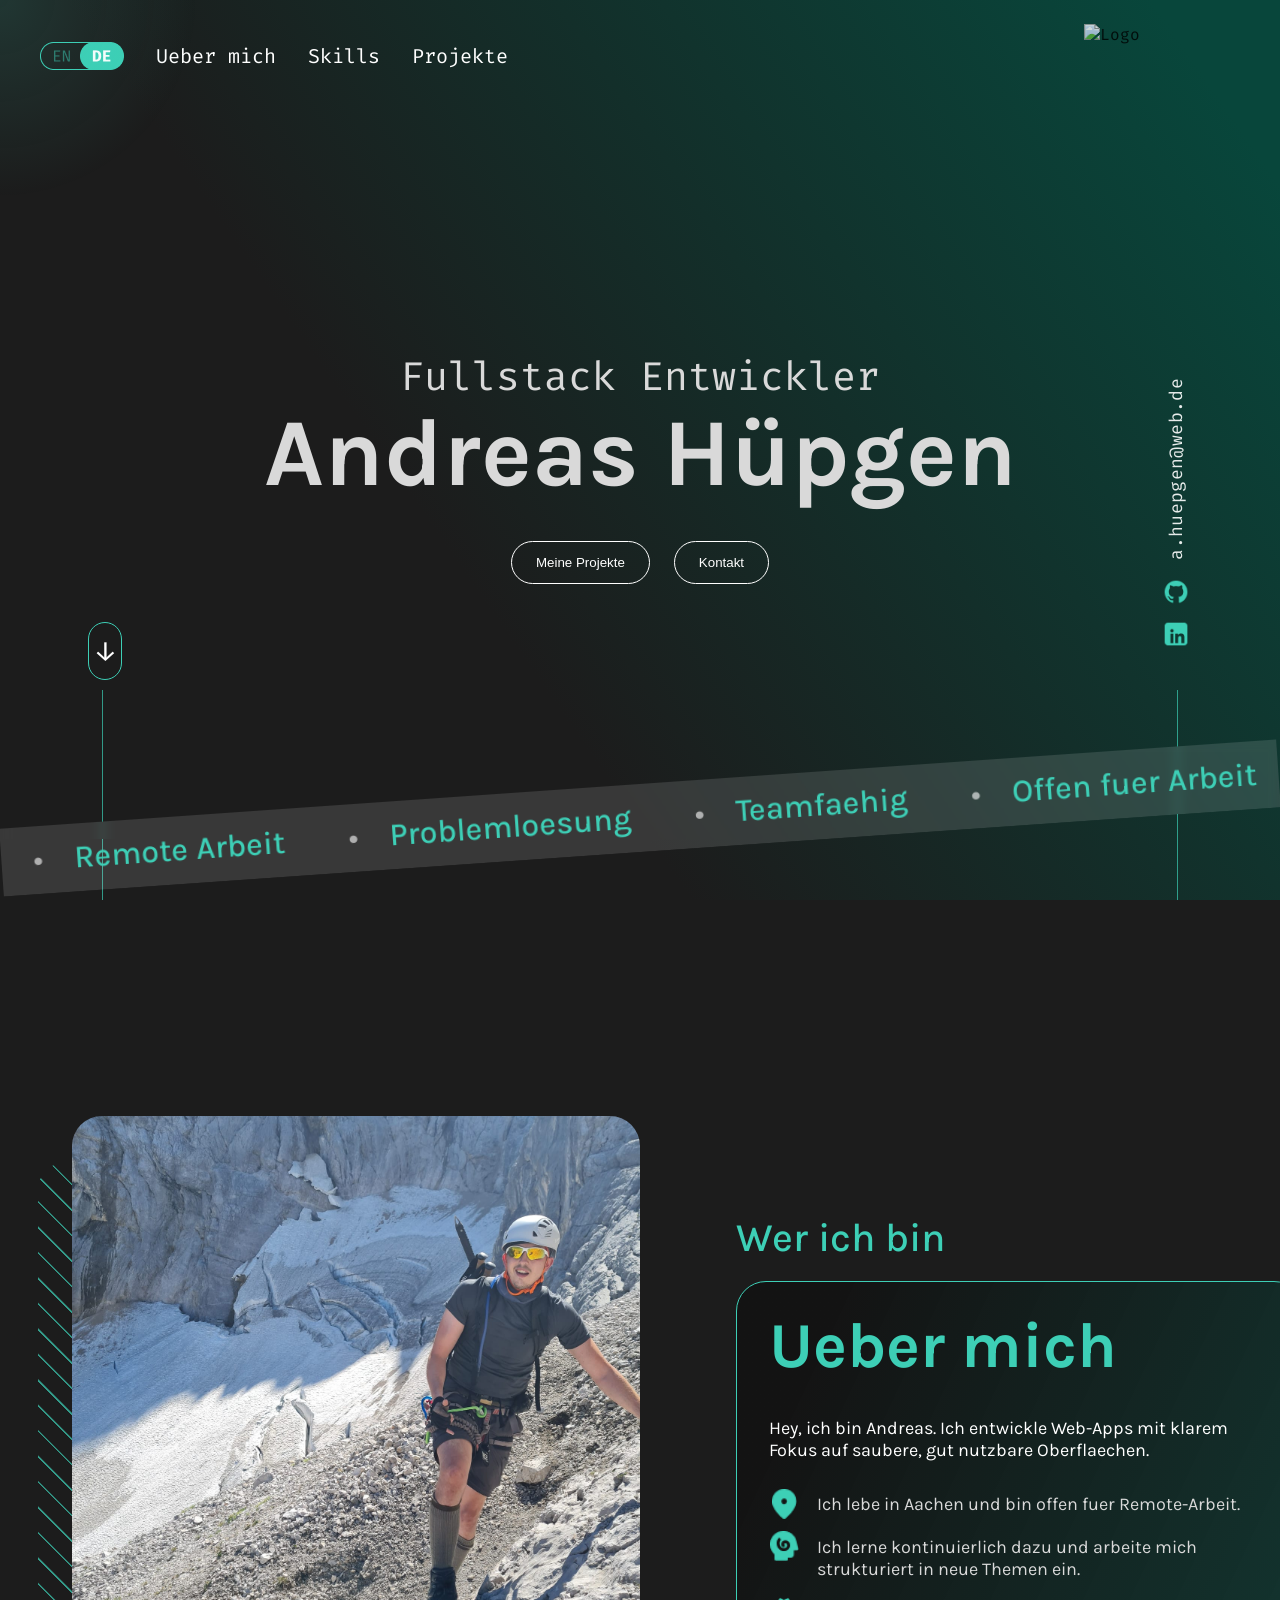
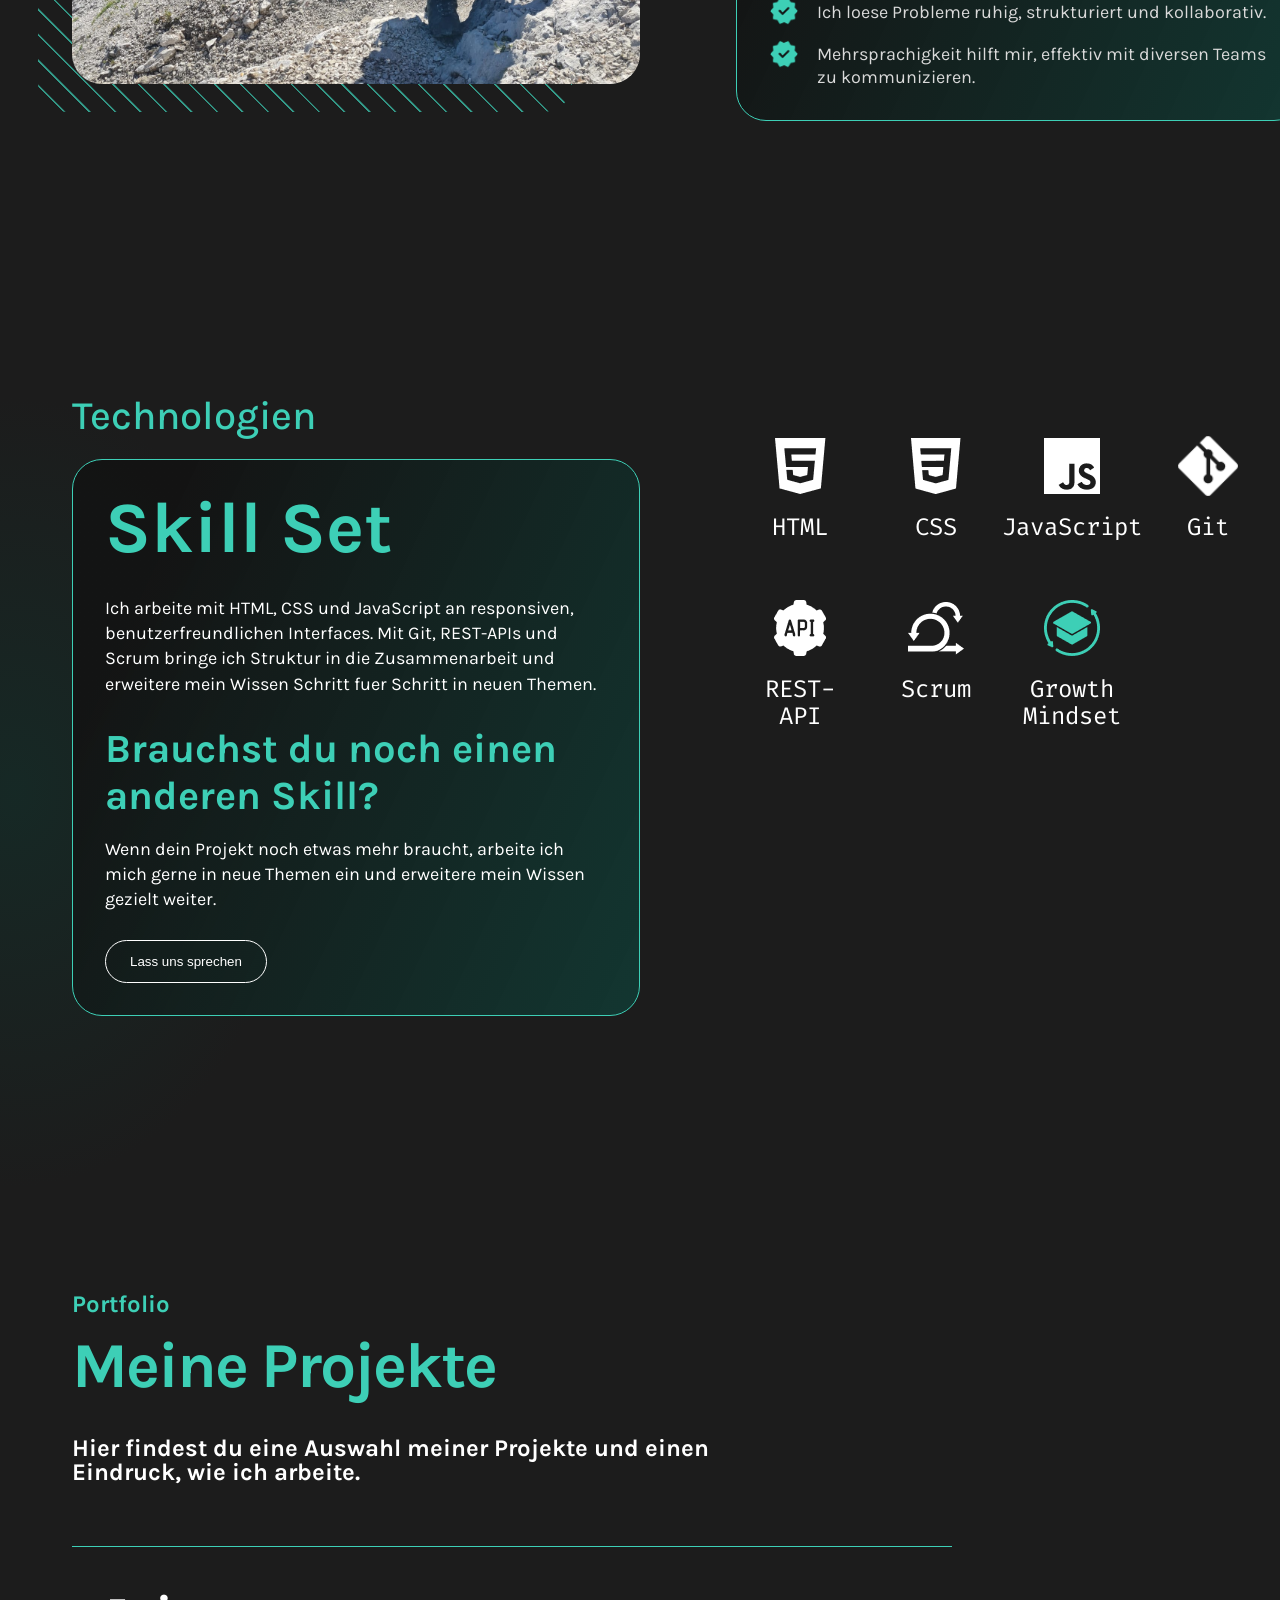
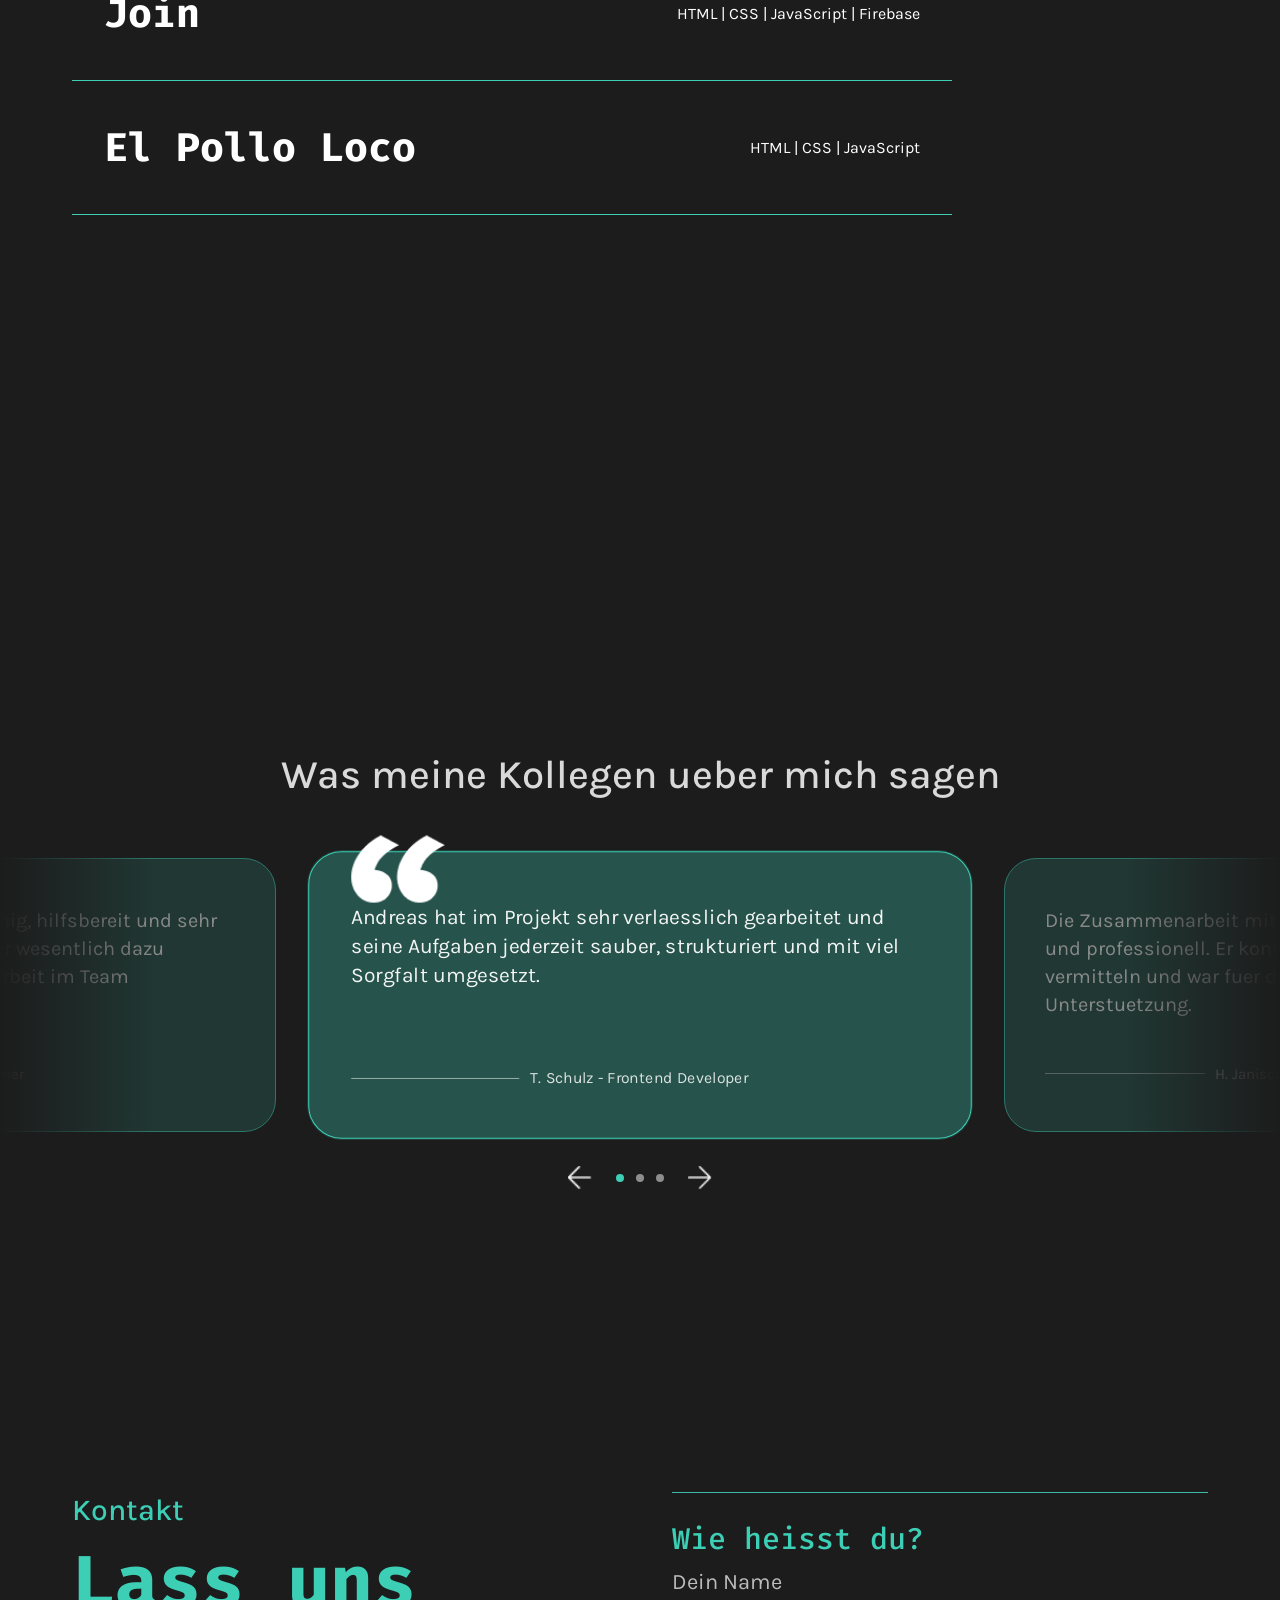
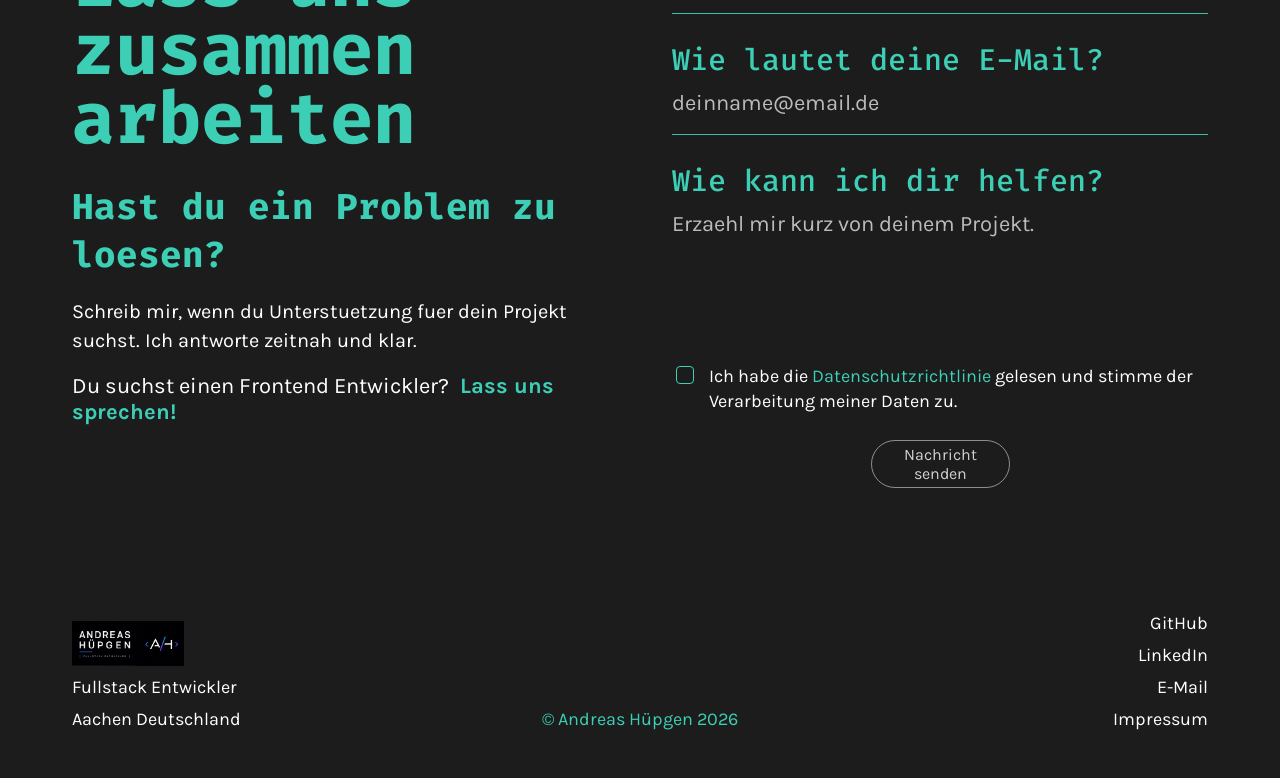
==== index.html @ 891e7f41 "fiexed some minor bugs" ====
<!DOCTYPE html>
<html lang="en">
<head>
    <meta charset="UTF-8">
    <meta name="viewport" content="width=device-width, initial-scale=1.0">
    <title>Andreas Hüpgen</title>
    <link rel="preconnect" href="https://fonts.googleapis.com">
    <link rel="preconnect" href="https://fonts.gstatic.com" crossorigin>
    <link href="https://fonts.googleapis.com/css2?family=Fira+Code:wght@400;500;600;700&family=Karla:wght@400;500;700&display=swap" rel="stylesheet">
    <link rel="stylesheet" href="./styles/base.css">
    <link rel="stylesheet" href="./styles/hero.css">
    <link rel="stylesheet" href="./styles/about.css">
    <link rel="stylesheet" href="./styles/skills.css">
    <link rel="stylesheet" href="./styles/projects.css">
    <link rel="stylesheet" href="./styles/references.css">
    <link rel="stylesheet" href="./styles/contact.css">
    <link rel="stylesheet" href="./styles/footer.css">
    <link rel="stylesheet" href="./styles/responsive.css">
</head>
<body>
    <div class="cursor-glow" id="cursor-glow" aria-hidden="true"></div>
    <div class="hero-section content">
        <div class="nav-bar">
             <div class="lang-switch">
                    <input type="checkbox" id="language-toggle" aria-label="Toggle language between English and German">
                    <label for="language-toggle"></label>
                </div>
            <div class="nav-links" id="nav-links">
                <a id="nav-about" href="#about">Ueber mich</a>
                <a id="nav-skills" href="#skills">Skills</a>
                <a id="nav-projects" href="#projects">Projekte</a>
               
            </div>
            <img src="./assets/logo/logo.png" alt="Logo" class="logo">
            <button class="burger-button" id="burger-button" type="button" aria-label="Open menu" aria-controls="nav-links" aria-expanded="false">
                <span></span>
                <span></span>
                <span></span>
            </button>
             </div>
             <div class="hero-content">
        <p id="hero-role">Fullstack Entwickler</p>
       <h1>Andreas Hüpgen</h1>
       <div class="button-div">
    <button id="hero-btn-work" onclick="location.href='#projects-kicker'">Meine Projekte</button>
    <button id="hero-btn-contact" onclick="location.href='#contact'">Kontakt</button>
       </div>
</div>
    <a class="scroll-indicator" href="#about" aria-label="Scroll down">
        <span aria-hidden="true">↓</span>
    </a>
    <hr class="divider-left">
    <div class="carousel content">
        <div class="group">
            <div class="card" id="carousel-remote-1">Remote Arbeit</div>
            <div class="card" id="carousel-problem-1">Problemloesung</div>
            <div class="card" id="carousel-team-1">Teamfaehig</div>
            <div class="card" id="carousel-open-1">Offen fuer Arbeit</div>
            <div class="card" id="carousel-fullstack-1">Fullstack Entwicklung</div>
            <div class="card" id="carousel-location-1">Standort Aachen</div>    
         </div>
        <div aria-hidden class="group">
            <div class="card" id="carousel-remote-2">Remote Arbeit</div>
            <div class="card" id="carousel-problem-2">Problemloesung</div>
            <div class="card" id="carousel-team-2">Teamfaehig</div>
            <div class="card" id="carousel-open-2">Offen fuer Arbeit</div>
            <div class="card" id="carousel-fullstack-2">Fullstack Entwicklung</div>
            <div class="card" id="carousel-location-2">Standort Aachen</div>    
         </div>
        
    </div>
    <div class="side-contact">
        <a class="side-email" href="mailto:a.huepgen@web.de">a.huepgen@web.de</a>
        <div class="side-social">
            <a class="social-link github" href="https://github.com/Hueppi92" target="_blank" rel="noopener noreferrer" aria-label="GitHub profile">
                <img src="./assets/icon/github.png" alt="GitHub">
            </a>
            <a class="social-link linkedin" href="https://www.linkedin.com/in/andreas-h%C3%BCpgen-b54b42249/" target="_blank" rel="noopener noreferrer" aria-label="LinkedIn profile">
                <img src="./assets/icon/linkedin.png" alt="LinkedIn">
            </a>
        </div>
    </div>
    <hr class="divider-right">
</div>
    <section class="about content" id="about">
        <div class="about-wrapper">
            <div class="about-image-frame">
                <div class="about-image-stripes" aria-hidden="true"></div>
                <div class="about-image">
                   
                </div>
            </div>
            <div class="about-text">
                <p class="about-kicker" id="about-kicker">Wer ich bin</p>
                <div class="about-card">
                    <h2 id="about-title">Ueber mich</h2>
                    <p id="about-text">Hey, ich bin Andreas. Ich entwickle praktische Web-Apps und setze saubere UI-Designs in responsive Frontend-Erlebnisse um.</p>
                    <ul class="about-list">
                        <li id="about-li-1">Ich lebe in Aachen und bin offen fuer Remote-Arbeit.</li>
                        <li id="about-li-2">Ich lerne gerne neue Technologien und verbessere mich kontinuierlich.</li>
                        <li id="about-li-3">Ich loese Probleme ruhig, strukturiert und kollaborativ.</li>
                        <li id="about-li-4">Mehrsprachigkeit hilft mir, effektiv mit diversen Teams zu kommunizieren.</li>
                    </ul>
                </div>
            </div>
        </div>
    </section>
    <section class="skills content" id="skills">
        <div class="skills-wrapper">
            <div class="skills-text">
                <p class="skills-kicker" id="skills-kicker">Technologien</p>
                <div class="skills-card">
                    <h2 id="skills-title">Skill Set</h2>
                    <p id="skills-text">Ich habe ein solides Fundament in der Frontend-Entwicklung und arbeite sicher mit HTML, CSS und JavaScript, um responsive und benutzerfreundliche Interfaces umzusetzen. Mit Git, REST-APIs und Scrum bringe ich ausserdem Struktur in die Zusammenarbeit und bleibe durch mein Growth Mindset offen fuer neue Technologien und kontinuierliches Lernen.</p>
                    <h3>
                        <span id="skills-need-prefix">Brauchst du noch einen</span>
                        <strong id="skills-need-strong"> anderen Skill?</strong>
                    </h3>
                    <p class="skills-note" id="skills-note">Wenn dein Projekt noch etwas mehr braucht, arbeite ich mich gerne in neue Themen ein und erweitere mein Wissen gezielt weiter.</p>
                    <button id="skills-btn">Lass uns sprechen</button>
                </div>
            </div>
            <div class="skills-grid">
                <div class="skill-item">
                    <img src="./assets/icon/HTML.png" alt="HTML">
                    <span>HTML</span>
                </div>
                <div class="skill-item">
                    <img src="./assets/icon/CSS.png" alt="CSS">
                    <span>CSS</span>
                </div>
                <div class="skill-item">
                    <img src="./assets/icon/JavaScript.png" alt="JavaScript">
                    <span>JavaScript</span>
                </div>
                <div class="skill-item skill-item-git">
                    <img src="./assets/icon/git.png" alt="Git">
                    <span>Git</span>
                </div>
                <div class="skill-item">
                    <img src="./assets/icon/Rest-Api.png" alt="REST-API">
                    <span>REST-API</span>
                </div>
                <div class="skill-item">
                    <img src="./assets/icon/scrum.png" alt="Scrum">
                    <span>Scrum</span>
                </div>
                <div class="skill-item">
                    <img src="./assets/icon/growth.png" alt="Growth mindset">
                    <span id="skills-growth">Growth Mindset</span>
                </div>
            </div>
        </div>
    </section>
    <div class="project-section content" id="projects">
        <div class="project-header">
            <p id="projects-kicker">Portfolio</p>
            <h2 id="projects-title">Meine Projekte</h2>
            <p class="projects-description" id="projects-text">Erkunde eine Auswahl meiner Arbeiten - interagiere mit Projekten, um meine Faehigkeiten in Aktion zu sehen.</p>
        </div>
        <div class="project-list" id="project-list"></div>
    </div>
    <div class="project-modal" id="project-modal" aria-hidden="true">
        <div class="project-modal-backdrop" id="project-modal-backdrop"></div>
        <section class="project-modal-panel content" id="project-modal-panel" aria-modal="true" role="dialog" aria-labelledby="project-modal-name">
            <button class="project-modal-close" id="project-modal-close" type="button" aria-label="Close project details">×</button>
            <div class="project-modal-content" id="project-modal-content"></div>
        </section>
    </div>
    <section class="references" id="references">
        <div class="references-wrapper">
            <h2 class="references-title" id="references-title">Referenzen</h2>


            <div class="references-stage">
                <article class="reference-card is-side" id="reference-prev-slot"></article>
                <article class="reference-card is-active" id="reference-active-slot"></article>
                <article class="reference-card is-side" id="reference-next-slot"></article>
            </div>

            <div class="references-controls-bottom">
                <button class="reference-arrow" id="reference-prev" type="button" aria-label="Previous reference">←</button>
                <div class="reference-dots" id="reference-dots"></div>
                <button class="reference-arrow" id="reference-next" type="button" aria-label="Next reference">→</button>
            </div>
        </div>
    </section>
    <section class="contact content" id="contact">
        <div class="contact-wrapper">
            <div class="contact-copy">
                <p class="contact-kicker" id="contact-kicker">Kontakt</p>
                <h2 class="contact-title" id="contact-title">Lass uns zusammen arbeiten</h2>
                <h3 class="contact-subtitle" id="contact-subtitle">Hast du ein Problem zu loesen?</h3>
                <p class="contact-description" id="contact-description">Schreib mir, wenn du Unterstuetzung fuer dein Projekt suchst. Ich antworte zeitnah und klar.</p>
                <p class="contact-note">
                    <span id="contact-note-prefix">Du suchst einen Frontend Entwickler?</span>
                    <a href="mailto:a.huepgen@web.de" id="contact-note-link">Lass uns sprechen!</a>
                </p>
            </div>
            <form class="contact-form" action="mailto:a.huepgen@web.de" method="post" enctype="text/plain" novalidate>
                <div class="contact-field">
                    <label for="contact-name" id="contact-name-label">Wie heisst du?</label>
                    <input type="text" id="contact-name" name="name" placeholder="Dein Name" autocomplete="name" required>
                   
                </div>

                <div class="contact-field">
                    <label for="contact-email" id="contact-email-label">Wie lautet deine E-Mail?</label>
                    <input type="email" id="contact-email" name="email" placeholder="deinname@email.de" autocomplete="email" required>
                    <p class="contact-error" id="contact-email-format-error">Bitte gib eine gueltige E-Mail-Adresse ein.</p>
                  
                </div>

                <div class="contact-field">
                    <label for="contact-message" id="contact-message-label">Wie kann ich dir helfen?</label>
                    <textarea id="contact-message" name="message" placeholder="Erzaehl mir kurz von deinem Projekt." rows="4" required></textarea>
                    
                </div>

                <label class="contact-check">
                    <input type="checkbox" id="contact-privacy" required>
                    <span>
                        <span id="contact-privacy-prefix">Ich habe die</span>
                        <a href="#" id="contact-privacy-link">Datenschutzrichtlinie</a>
                        <span id="contact-privacy-suffix">gelesen und stimme der Verarbeitung meiner Daten zu.</span>
                    </span>
                </label>
                <p class="contact-error" id="contact-privacy-error">Bitte akzeptiere die Datenschutzrichtlinie.</p>

                <button type="submit" class="contact-submit" id="contact-submit">Nachricht senden</button>
            </form>
        </div>
    </section>
    <footer class="site-footer content">
        <div class="footer-wrapper">
            <div class="footer-brand">
                <img src="./assets/logo/logo.PNG" alt="Logo" class="footer-logo">
                <p class="footer-role" id="footer-role">Web Developer</p>
                <p class="footer-location" id="footer-location">Aachen Germany</p>
            </div>

            <p class="footer-copy" id="footer-copy">© Andreas Hüpgen 2026</p>

            <nav class="footer-nav" aria-label="Footer links">
                <a href="https://github.com/Hueppi92" target="_blank" rel="noopener noreferrer" id="footer-github">GitHub</a>
                <a href="https://www.linkedin.com/in/andreas-h%C3%BCpgen-b54b42249/" target="_blank" rel="noopener noreferrer" id="footer-linkedin">LinkedIn</a>
                <a href="mailto:a.huepgen@web.de" id="footer-email">Email</a>
                <a href="./legal-notice.html" id="footer-legal">Legal Notice</a>
            </nav>
        </div>
    </footer>
    <script src="./js/data/de.js"></script>
    <script src="./js/data/en.js"></script>
    <script src="./js/data/references.js"></script>
    <script src="./js/features/cursor.js"></script>
    <script src="./js/features/menu.js"></script>
    <script src="./js/features/language.js"></script>
    <script src="./js/features/contact.js"></script>
    <script src="./js/features/projects.js"></script>
    <script src="./js/features/references.js"></script>
    <script src="./js/main.js"></script>
</body>
</html>
---- styles/base.css ----
html {
  font-family: "Fira Code", monospace, "Karla", sans-serif;
  margin: 0;
  padding: 0;
}

body {
  margin: 0;
  background-color: #1c1c1c;
}

.content {
  max-width: 1440px;
  margin: 0 auto;
}

button {
  border-radius: 100px;
  border: 1px solid white;
  padding: 13px 24px;
  color: white;
  background: transparent;
  cursor: pointer;
}

.lang-switch {
  display: inline-flex;
  background: transparent;
  align-items: center;
}

.lang-switch input {
  position: absolute;
  opacity: 0;
  pointer-events: none;
}

.lang-switch label {
  cursor: pointer;
  width: 84px;
  height: 28px;
  background-size: contain;
  background-repeat: no-repeat;
  background-position: center;
  transition: background-image 0.2s ease;
  background-image: url("../assets/icon/EN.png");
}

#language-toggle:not(:checked) + label:hover {
  background-image: url("../assets/icon/EN_hover.png");
}

#language-toggle:checked + label {
  background-image: url("../assets/icon/DE.png");
}

#language-toggle:checked + label:hover {
  background-image: url("../assets/icon/DE_hover.png");
}

.cursor-glow {
  position: fixed;
  top: 0;
  left: 0;
  width: 400px;
  height: 400px;
  border-radius: 50%;
  background: radial-gradient(
    circle,
    rgba(61, 207, 182, 0.15) 0%,
    transparent 70%
  );
  pointer-events: none;
  transform: translate(-50%, -50%);
  z-index: 9999;
  will-change: transform;
}
---- styles/hero.css ----
.hero-section {
  width: 100%;
  height: 100vh;
  position: relative;
  display: flex;
  flex-direction: column;
  justify-content: center;
  align-items: center;
  background: linear-gradient(55.22deg, #1c1c1c 36.26%, #08463b 93.28%);
}

.nav-bar {
  position: absolute;
  top: 0;
  left: 0;
  width: 100%;
  display: flex;
  justify-content: flex-start;
  align-items: center;
  gap: 32px;
  padding: 24px 40px;
  box-sizing: border-box;
}

.nav-links {
  display: flex;
  align-items: center;
  gap: 32px;
}

.nav-bar a {
  color: white;
  text-decoration: none;
  font-size: 20px;
  font-weight: 400;
  font-family: "Fira Code", monospace;
}

.logo {
  width: 156px;
  height: 64px;
  opacity: 0.8;
  transition:
    opacity 0.3s ease,
    transform 0.3s ease;
}

.logo:hover {
  content: url("../assets/logo/logo_hover.png");
}

.logo {
  margin-left: auto;
}

.burger-button {
  display: none;
  width: 46px;
  height: 46px;
  border: 0;
  border-radius: 14px;
  padding: 10px 9px;
  background: transparent;
  box-shadow: none;
  cursor: pointer;
}

.burger-button span {
  display: block;
  width: 100%;
  height: 2px;
  margin: 5px 0;
  background: #3dcfb6;
  border-radius: 999px;
}

.hero-content {
  text-align: center;
  color: white;
  display: flex;
  flex-direction: column;
  justify-content: center;
  align-items: center;
}

.hero-content p {
  font-family: "Fira Code";
  font-weight: 400;
  font-size: 40px;
  line-height: 100%;
  letter-spacing: 0%;
  margin-bottom: 0;
  color: #d9d9d9;
}

.hero-content h1 {
  font-size: 96px;
  font-weight: 700;
  font-family: "Karla";
  margin: 0;
  color: #d9d9d9;
}

.button-div {
  display: flex;
  gap: 24px;
  margin-top: 32px;
}

.scroll-indicator {
  position: absolute;
  left: calc(clamp(32px, 8vw, 110px) - 14px);
  bottom: 220px;
  width: 32px;
  height: 56px;
  border: 1px solid #3dcfb6;
  border-radius: 999px;
  color: #ffffff;
  text-decoration: none;
  display: flex;
  align-items: center;
  justify-content: center;
  z-index: 4;
}

.scroll-indicator span {
  font-size: 28px;
  line-height: 1;
  animation: scrollPulse 1.8s ease-in-out infinite;
}

.scroll-indicator:hover {
  box-shadow: 0 0 16px rgba(61, 207, 182, 0.45);
}

.divider-left {
  position: absolute;
  bottom: 0;
  width: 1px;
  height: 210px;
  border: 0;
  margin: 0;
  background-color: #3dcfb6;
  opacity: 0.7;
  z-index: 1;
  left: clamp(32px, 8vw, 110px);
}

.carousel {
  position: absolute;
  bottom: 48px;
  left: 0;
  width: 100%;
  background: #ffffff1f;
  backdrop-filter: blur(5.300000190734863px);
  padding: 18px 0;
  display: flex;
  overflow: hidden;
  transform: rotate(-4deg);
  z-index: 3;
}

.group {
  display: flex;
  flex-shrink: 0;
  align-items: center;
  min-width: max-content;
  animation: marquee 12s linear infinite;
}

.card {
  flex: 0 0 auto;
  color: #3dcfb6;
  font-family: "Karla", sans-serif;
  font-size: 32px;
  font-weight: 500;
  line-height: 1;
  white-space: nowrap;
  padding: 0 32px;
}

.card::before {
  content: "•";
  margin-right: 32px;
  color: rgba(255, 255, 255, 0.6);
}

.side-contact {
  position: absolute;
  right: calc(clamp(32px, 8vw, 110px) - 12px);
  top: 42%;
  display: flex;
  flex-direction: column;
  align-items: center;
  gap: 18px;
  z-index: 4;
}

.side-email {
  color: #ffffff;
  text-decoration: none;
  font-family: "Fira Code", monospace;
  font-size: 18px;
  letter-spacing: 0.02em;
  writing-mode: vertical-rl;
  transform: rotate(180deg);
  opacity: 0.9;
}

.side-email:hover {
  color: #3dcfb6;
}

.side-social {
  display: flex;
  flex-direction: column;
  align-items: center;
  gap: 14px;
}

.social-link {
  width: 28px;
  height: 28px;
  display: inline-flex;
  align-items: center;
  justify-content: center;
  text-decoration: none;
  transition:
    transform 0.2s ease,
    color 0.2s ease,
    border-color 0.2s ease;
  position: relative;
}

.social-link:hover {
  transform: translateY(-2px);
}

.social-link::after {
  content: "";
  position: absolute;
  right: -10px;
  top: 50%;
  width: 6px;
  height: 6px;
  border-radius: 50%;
  background: #3dcfb6;
  transform: translateY(-50%);
  opacity: 0;
  transition: opacity 0.2s ease;
}

.social-link:hover::after {
  opacity: 1;
}

.social-link img {
  width: 28px;
  height: 28px;
  object-fit: contain;
  transition: opacity 0.2s ease;
}

.social-link.github img {
  content: url("../assets/icon/github.png");
}

.social-link.github:hover img {
  content: url("../assets/icon/github_hover.png");
}

.social-link.linkedin img {
  content: url("../assets/icon/linkedin.png");
}

.social-link.linkedin:hover img {
  content: url("../assets/icon/linkedin_hover.png");
}

.divider-right {
  position: absolute;
  bottom: 0;
  width: 1px;
  height: 210px;
  border: 0;
  margin: 0;
  background-color: #3dcfb6;
  opacity: 0.7;
  z-index: 1;
  right: clamp(32px, 8vw, 110px);
}

@keyframes scrollPulse {
  0%,
  100% {
    transform: translateY(-6px);
    opacity: 1;
  }

  50% {
    transform: translateY(8px);
    opacity: 0.65;
  }
}

@keyframes marquee {
  from {
    transform: translateX(0);
  }

  to {
    transform: translateX(-100%);
  }
}
---- styles/about.css ----
.about {
  min-height: 100vh;
  display: flex;
  align-items: flex-start;
  padding: 72px 72px 96px;
  box-sizing: border-box;
}

.about-wrapper {
  width: 100%;
  max-width: 1232px;
  min-height: 708px;
  display: grid;
  grid-template-columns: 568px 568px;
  column-gap: 96px;
  align-items: start;
  justify-content: flex-start;
  margin-top: 144px;
}

.about-image-frame {
  position: relative;
  width: 568px;
}

.about-image-stripes {
  position: absolute;
  left: -34px;
  bottom: -28px;
  width: calc(100% - 34px);
  height: calc(100% - 18px);
  background: repeating-linear-gradient(
    45deg,
    rgba(61, 207, 182, 0.9) 0 1px,
    transparent 2px 18px
  );
  opacity: 0.8;
  border-radius: 28px;
}

.about-image {
  width: 568px;
  height: 568px;
  border-radius: 30px;
  background: url("../assets/img/about.jpg") center / cover no-repeat,
    #2b2b2b;
  filter: grayscale(0%);
  position: relative;
  z-index: 2;
  display: flex;
  align-items: flex-end;
  justify-content: center;
}

.about-text {
  width: 568px;
  display: flex;
  flex-direction: column;
  gap: 20px;
  margin-top: 98px;
}

.about-kicker {
  margin: 0;
  color: #3dcfb6;
  font-family: "Karla", sans-serif;
  font-size: 40px;
  font-weight: 500;
}

.about-card {
  width: 568px;
  border-radius: 30px;
  border: 1px solid #3dcfb6;
  padding: 32px;
  background: linear-gradient(
    115deg,
    rgba(19, 19, 19, 0.95) 15%,
    rgba(7, 86, 74, 0.45) 100%
  );
  box-sizing: border-box;
}

.about-card h2 {
  max-width: 472px;
  margin: 0 0 40px;
  color: #3dcfb6;
  font-family: "Karla", sans-serif;
  font-size: 64px;
  font-weight: 700;
  line-height: 1;
}

.about-card p {
  max-width: 504px;
  margin: 0 0 24px;
  color: #ffffff;
  font-family: "Karla", sans-serif;
  font-size: 18px;
  font-weight: 400;
  line-height: 120%;
}

.about-list {
  list-style: none;
  margin: 0;
  padding: 0;
  display: grid;
  gap: 12px;
}

.about-list li {
  max-width: 504px;
  color: #d9d9d9;
  font-family: "Karla", sans-serif;
  font-size: 18px;
  font-weight: 400;
  line-height: 125%;
  padding-left: 48px;
  padding-top: 8px;
  position: relative;
}

.about-list li::before {
  content: "";
  position: absolute;
  left: 0;
  top: 0.2em;
  width: 30px;
  height: 30px;
  background-size: contain;
  background-repeat: no-repeat;
  background-position: center;
}

.about-list li:nth-child(1)::before {
  background-image: url("../assets/icon/location_on.png");
}

.about-list li:nth-child(2)::before {
  background-image: url("../assets/icon/cognition.png");
}

.about-list li:nth-child(3)::before,
.about-list li:nth-child(4)::before {
  background-image: url("../assets/icon/quality.png");
}
---- styles/skills.css ----
.skills {
  min-height: 100vh;
  display: flex;
  align-items: flex-start;
  padding: 72px;
  box-sizing: border-box;
  background: radial-gradient(
    22.43% 43.85% at 1.22% 52.45%,
    rgba(8, 70, 59, 0.3) 0%,
    #1c1c1c 100%
  );
}

.skills-wrapper {
  width: 100%;
  max-width: 1232px;
  margin: 0;
  display: grid;
  grid-template-columns: 568px 1fr;
  column-gap: 112px;
  align-items: start;
}

.skills-text {
  display: block;
}

.skills-kicker {
  margin: 0 0 20px;
  color: #3dcfb6;
  font-family: "Karla", sans-serif;
  font-size: 40px;
  font-weight: 500;
}

.skills-card {
  width: 568px;
  border-radius: 30px;
  border: 1px solid #3dcfb6;
  padding: 32px;
  box-sizing: border-box;
  background: linear-gradient(
    115deg,
    rgba(19, 19, 19, 0.95) 15%,
    rgba(7, 86, 74, 0.45) 100%
  );
}

.skills-card h2 {
  margin: 0 0 32px;
  color: #3dcfb6;
  font-family: "Karla", sans-serif;
  font-size: 72px;
  font-weight: 700;
  line-height: 1;
}

.skills-card p {
  max-width: 504px;
  margin: 0 0 28px;
  color: #ffffff;
  font-family: "Karla", sans-serif;
  font-size: 18px;
  font-weight: 400;
  line-height: 140%;
}

.skills-card h3 {
  margin: 0 0 18px;
  color: #ffffff;
  font-family: "Karla", sans-serif;
  font-size: 40px;
  font-weight: 700;
}

.skills-card h3 span,
.skills-card h3 .accent,
.skills-card h3 strong {
  color: #3dcfb6;
}

.skills-note {
  margin-bottom: 40px;
}

.skills-grid {
  display: grid;
  grid-template-columns: repeat(4, minmax(96px, 1fr));
  gap: 56px 40px;
  padding-top: 42px;
}

.skill-item {
  display: flex;
  flex-direction: column;
  align-items: center;
  text-align: center;
  gap: 16px;
}

.skill-item img {
  width: 64px;
  height: 64px;
  object-fit: contain;
}

.skill-item span {
  color: #ffffff;
  font-family: "Fira Code", monospace;
  font-size: 24px;
  line-height: 1.1;
}
---- styles/projects.css ----
.project-section {
  min-height: 100vh;
  display: flex;
  flex-direction: column;
  align-items: flex-start;
  padding: 72px;
  box-sizing: border-box;
  position: relative;
}

.project-header {
  width: min(100%, 880px);
  max-width: 880px;
  margin: 0 0 44px;
  color: #3dcfb6;
  font-family: "Karla", sans-serif;
}

.project-header p {
  margin: 0 0 18px;
  font-size: 24px;
  font-weight: 700;
  line-height: 1;
}

.project-section h2 {
  margin: 0 0 38px;
  color: #3dcfb6;
  font-size: 64px;
  font-weight: 700;
  letter-spacing: -0.03em;
  line-height: 1;
}

.projects-description {
  max-width: 640px;
  margin: 0;
  color: #ffffff;
  font-size: 20px;
  font-weight: 400;
  line-height: 140%;
}

.project-list {
  width: min(100%, 880px);
  max-width: 880px;
  margin: 0;
  display: flex;
  flex-direction: column;
}

.project-item {
  position: relative;
  display: grid;
  grid-template-columns: minmax(0, 1fr) auto;
  align-items: center;
  gap: 32px;
  width: 100%;
  padding: 40px 32px;
  min-height: 109px;
  box-sizing: border-box;
  border-bottom: 1px solid #3dcfb6;
  cursor: default;
  outline: none;
  overflow: visible;
}

.project-item:first-child {
  border-top: 1px solid #3dcfb6;
}

.project-item::before {
  content: "";
  position: absolute;
  inset: 0;
  background-color: rgba(61, 207, 182, 0.3);
  opacity: 0;
  transition: opacity 0.28s ease;
  pointer-events: none;
}

.project-item:hover::before,
.project-item:focus-visible::before {
  opacity: 1;
}

.project-row-preview {
  position: absolute;
  left: calc(100% + 32px);
  top: 50%;
  width: 320px;
  height: 220px;
  transform: translateY(-50%);
  border-radius: 12px;
  opacity: 0;
  pointer-events: none;
  transition: opacity 0.28s ease, transform 0.28s ease;
  z-index: 2;
  isolation: isolate;
}

.project-row-preview::before {
  content: "";
  position: absolute;
  left: -20px;
  top: 20px;
  width: 100%;
  height: 100%;
  border-radius: 12px;
  background: repeating-linear-gradient(
    45deg,
    rgba(61, 207, 182, 0.8) 0 1px,
    transparent 2px 14px
  );
  z-index: 0;
}

.project-row-image {
  position: relative;
  width: 100%;
  height: 100%;
  border-radius: 12px;
  border: 1px solid rgba(61, 207, 182, 0.55);
  box-shadow: 0 16px 32px rgba(0, 0, 0, 0.4);
  background-position: center;
  background-size: cover;
  background-repeat: no-repeat;
  z-index: 1;
}

.project-item:hover .project-row-preview,
.project-item:focus-visible .project-row-preview {
  opacity: 1;
  transform: translateY(-50%) translateX(-4px);
}

.project-name {
  position: relative;
  display: inline-flex;
  align-items: center;
  gap: 8px;
  z-index: 1;
  color: #ffffff;
  font-family: "Fira Code", monospace;
  font-size: 40px;
  font-weight: 700;
  white-space: nowrap;
}

.project-name::after {
  content: "↗";
  color: #ffffff;
  font-size: 0.72em;
  font-weight: 700;
  opacity: 0;
  transform: translateY(1px);
  transition:
    opacity 0.2s ease,
    transform 0.2s ease;
}

.project-item:hover .project-name::after,
.project-item:focus-visible .project-name::after {
  opacity: 1;
  transform: translateY(1px);
}

.project-stack {
  position: relative;
  z-index: 1;
  justify-self: end;
  color: #ffffff;
  font-family: "Karla", sans-serif;
  font-size: 16px;
  font-weight: 400;
  white-space: nowrap;
  text-align: right;
}

body.project-modal-open {
  overflow: hidden;
}

.project-modal {
  position: fixed;
  inset: 0;
  display: none;
  align-items: center;
  justify-content: center;
  padding: 40px;
  box-sizing: border-box;
  z-index: 40;
}

.project-modal.is-open {
  display: flex;
}

.project-modal-backdrop {
  position: absolute;
  inset: 0;
  background: rgba(0, 0, 0, 0.78);
}

.project-modal-panel {
  position: relative;
  width: 100%;
  max-width: 1248px;
  min-height: 600px;
  border: 1px solid #3dcfb6;
  border-radius: 32px;
  padding: 54px 46px 40px;
  box-sizing: border-box;
  background: linear-gradient(90deg, #1c1c1c 0%, #123f38 100%);
  box-shadow: 0 24px 80px rgba(0, 0, 0, 0.45);
}

.project-modal-close {
  position: absolute;
  top: 24px;
  right: 28px;
  border: 0;
  padding: 0;
  background: transparent;
  color: #ffffff;
  font-family: "Karla", sans-serif;
  font-size: 34px;
  line-height: 1;
  cursor: pointer;
}

.project-modal-content {
  display: grid;
  grid-template-columns: minmax(0, 1fr) minmax(0, 1fr);
  gap: 64px;
  align-items: center;
}

.project-modal-copy {
  display: flex;
  flex-direction: column;
  align-items: flex-start;
}

.project-modal-number {
  margin: 0 0 2px;
  color: #3dcfb6;
  font-family: "Karla", sans-serif;
  font-size: 88px;
  font-weight: 700;
  line-height: 0.9;
}

.project-modal-name {
  margin: 0 0 28px;
  color: #ffffff;
  font-family: "Fira Code", monospace;
  font-size: 56px;
  line-height: 1;
}

.project-modal-about {
  margin: 0 0 14px;
  color: #3dcfb6;
  font-family: "Fira Code", monospace;
  font-size: 18px;
  font-weight: 700;
  line-height: 1.3;
}

.project-modal-description {
  margin: 0 0 20px;
  color: #ffffff;
  font-family: "Karla", sans-serif;
  font-size: 16px;
  line-height: 1.35;
}

.project-modal-technologies {
  display: flex;
  flex-wrap: wrap;
  gap: 14px;
  margin-bottom: 32px;
}

.project-tech-badge {
  display: inline-flex;
  align-items: center;
  gap: 6px;
  color: #ffffff;
  font-family: "Karla", sans-serif;
  font-size: 12px;
  line-height: 1;
}

.project-tech-image {
  width: 18px;
  height: 18px;
  object-fit: contain;
  flex-shrink: 0;
  filter: brightness(0) saturate(100%) invert(70%) sepia(69%) saturate(392%) hue-rotate(120deg) brightness(93%) contrast(91%);
}

.project-modal-actions {
  display: flex;
  gap: 18px;
}

.project-modal-button {
  display: inline-flex;
  align-items: center;
  justify-content: center;
  min-width: 106px;
  height: 44px;
  padding: 0 20px;
  border: 1px solid rgba(255, 255, 255, 0.65);
  border-radius: 999px;
  color: #ffffff;
  text-decoration: none;
  font-family: "Karla", sans-serif;
  font-size: 18px;
}

.project-modal-button:hover {
  color: #3dcfb6;
  border-color: #3dcfb6;
}

.project-modal-preview {
  align-self: center;
  justify-self: end;
}

.project-modal-preview img {
  display: block;
  width: 100%;
  max-width: 760px;
  margin-left: auto;
  border-radius: 22px;
}

.project-modal-next {
  position: absolute;
  right: 74px;
  bottom: 34px;
  border: 0;
  padding: 0;
  background: transparent;
  color: #3dcfb6;
  font-family: "Karla", sans-serif;
  font-size: 16px;
  cursor: pointer;
}
---- styles/references.css ----
.references {
  min-height: 100vh;
  padding: 72px 0;
  box-sizing: border-box;
  display:flex;
  flex-direction: row;
  align-items: center;
  justify-content: center;

}

.references-wrapper {
  width: 100%;
  max-width: none;
  align-items: center;
  display: flex;
  justify-content: center;
  flex-direction: column;

}

.references-title {
  margin: 0 0 32px;
  color: #d9d9d9;
  font-family: "Karla", sans-serif;
  font-size: 40px;
  font-weight: 500;
}

.reference-arrow {
  width: 24px;
  height: 24px;
  border: 0;
  background: transparent;
  cursor: pointer;
  padding: 0;
  background-size: contain;
  background-repeat: no-repeat;
  background-position: center;
  color: transparent;
  font-size: 0;
}

#reference-prev.reference-arrow {
  background-image: url("../assets/icon/arrow_back.png");
}

#reference-prev.reference-arrow:hover {
  background-image: url("../assets/icon/arrow_back_hover.png");
}

#reference-next.reference-arrow {
  background-image: url("../assets/icon/arrow_forward.png");
}

#reference-next.reference-arrow:hover {
  background-image: url("../assets/icon/arrow_forward_hover.png");
}

.references-stage {
  position: relative;
  width: 100%;
  max-width: none;
  display: flex;
  gap: 48px;
  align-items: center;
  justify-content: center;
  overflow: hidden;
  padding: 28px 0 8px;
}

.references-stage::after {
  content: "";
  position: absolute;
  inset: 0;
  pointer-events: none;
  z-index: 3;
  background: linear-gradient(
    90deg,
    #1c1c1c 0%,
    rgba(28, 28, 28, 0) 12%,
    rgba(28, 28, 28, 0) 88%,
    #1c1c1c 100%
  );
}

.reference-card {
  position: relative;
  width: 632px;
  flex: 0 0 632px;
  height: 274px;
  border-radius: 32px;
  border: 1px solid rgba(61, 207, 182, 1);
  padding: 48px 40px;
  box-sizing: border-box;
  display: flex;
  flex-direction: column;
  justify-content: space-between;
  gap: 44px;
  background: rgba(61, 207, 182, 0.3);
  transition: opacity 0.25s ease, transform 0.25s ease, filter 0.25s ease;
}

.reference-card.is-side {
  opacity: 0.5;
  transform: scale(1);
  filter: none;
}

.reference-card.is-active {
  opacity: 1;
  transform: scale(1.05);
  filter: none;
  z-index: 2;
  background: rgba(61, 207, 182, 0.3);
  box-shadow: 0 0 0 1px rgba(61, 207, 182, 0.2);
  
}

.reference-card.is-active::before {
  content: url("../assets/icon/quotes.png");
  position: absolute;
  top: -16px;
  left: -16great px;


}
.reference-quote {
  margin: 0;
  color: rgba(255, 255, 255, 0.94);
  font-family: "Karla", sans-serif;
  font-size: 20px;
  font-weight: 400;
  line-height: 1.4;
}

.reference-footer {
  display: flex;
  align-items: center;
  gap: 10px;
}

.reference-line {
  height: 1px;
  width: 160px;
  background: rgba(255, 255, 255, 0.5);
}

.reference-name {
  margin: 0;
  color: rgba(255, 255, 255, 0.84);
  font-family: "Karla", sans-serif;
  font-size: 15px;
  font-weight: 400;
  white-space: nowrap;
}

.references-controls-bottom {
  margin-top: 26px;
  display: flex;
  align-items: center;
  justify-content: center;
  gap: 24px;
}

.reference-dots {
  display: flex;
  align-items: center;
  gap: 12px;
}

.reference-dot {
  width: 8px;
  height: 8px;
  border-radius: 50%;
  border: 0;
  background: rgba(217, 217, 217, 0.6);
  padding: 0;
  cursor: pointer;
}

.reference-dot.is-active {
  background: #3dcfb6;
}
---- styles/contact.css ----
.contact {
  padding: 72px;
  box-sizing: border-box;
}

.contact-wrapper {
  width: 100%;
  max-width: 1440px;
  display: grid;
  grid-template-columns: minmax(0, 1fr) minmax(0, 1fr);
  gap: 64px;
  align-items: start;
}

.contact-kicker {
  margin: 0 0 20px;
  color: #3dcfb6;
  font-family: "Karla", sans-serif;
  font-size: 30px;
  font-weight: 500;
}

.contact-title {
  margin: 0 0 30px;
  color: #3dcfb6;
  font-family: "Fira Code", monospace;
  font-size: 72px;
  line-height: 0.95;
}

.contact-subtitle {
  margin: 0 0 18px;
  color: #3dcfb6;
  font-family: "Fira Code", monospace;
  font-size: 36px;
  font-weight: 700;
}

.contact-description {
  margin: 0 0 18px;
  color: #ffffff;
  font-family: "Karla", sans-serif;
  font-size: 20px;
  line-height: 1.45;
  max-width: 560px;
}

.contact-note {
  margin: 0;
  color: #ffffff;
  font-family: "Karla", sans-serif;
  font-size: 22px;
}

.contact-note a {
  margin-left: 6px;
  color: #3dcfb6;
  text-decoration: none;
  font-weight: 700;
}

.contact-note a:hover {
  text-decoration: underline;
}

.contact-form {
  width: 100%;
  
}

.contact-field {
  border-top: 1px solid rgba(61, 207, 182, 0.9);
  padding: 26px 0 18px;
}

.contact-field label {
  display: block;
  margin: 0 0 10px;
  color: #3dcfb6;
  font-family: "Fira Code", monospace;
  font-size: 30px;
  font-weight: 500;
}

.contact-field input,
.contact-field textarea {
  width: 100%;
  border: 0;
  outline: none;
  color: #ffffff;
  background: transparent;
  font-family: "Karla", sans-serif;
  font-size: 22px;
  resize: none;
  padding: 0;
}

.contact-field input::placeholder,
.contact-field textarea::placeholder {
  color: rgba(255, 255, 255, 0.7);
  opacity: 1;
}

.contact-field input.is-error-placeholder::placeholder,
.contact-field textarea.is-error-placeholder::placeholder {
  color: #ec7b7b;
}

.contact-error {
  margin: 10px 0 0;
  color: #ec7b7b;
  font-family: "Karla", sans-serif;
  font-size: 16px;
  display: none;
}

.contact-error.is-visible {
  display: block;
}

.contact-check input[aria-invalid="true"] {
  border-color: #ec7b7b;
}

.contact-check {
  display: flex;
  align-items: flex-start;
  gap: 12px;
  margin: 26px 0;
  color: #ffffff;
  font-family: "Karla", sans-serif;
  font-size: 18px;
  line-height: 1.4;
}

.contact-check input {
  margin-top: 2px;
  width: 18px;
  height: 18px;
  appearance: none;
  -webkit-appearance: none;
  border: 1px solid #3dcfb6;
  border-radius: 4px;
  background: transparent;
  cursor: pointer;
  display: inline-block;
  flex-shrink: 0;
}

.contact-check input:checked {
  background-image: url("data:image/svg+xml,%3Csvg xmlns='http://www.w3.org/2000/svg' viewBox='0 0 16 16'%3E%3Cpath d='M3.2 8.4l2.7 2.7 6-6' fill='none' stroke='%233dcfb6' stroke-width='2' stroke-linecap='round' stroke-linejoin='round'/%3E%3C/svg%3E");
  background-repeat: no-repeat;
  background-position: center;
  background-size: 12px 12px;
}

.contact-check input:focus-visible {
  outline: 2px solid rgba(61, 207, 182, 0.45);
  outline-offset: 2px;
}

.contact-check a {
  color: #3dcfb6;
  text-decoration: none;
}

.contact-check a:hover {
  text-decoration: underline;
}

.contact-submit {
  box-sizing: border-box;
  display: flex;
  flex-direction: row;
  justify-content: center;
  align-items: center;
  padding: 0 24px;
  gap: 10px;
  width: 139px;
  height: 48px;
  color: rgba(255, 255, 255, 0.8);
  border: 1px solid rgba(255, 255, 255, 0.5);
  border-radius: 100px;
  background: transparent;
  font-family: "Karla", sans-serif;
  font-style: normal;
  font-weight: 400;
  font-size: 16px;
  line-height: 120%;
  mix-blend-mode: normal;
  margin-left: auto;
  margin-right: auto;

  cursor: pointer;
  transition: border-color 0.25s ease, color 0.25s ease;
}

.contact-submit:hover {
  color: #3dcfb6;
  border-color: #3dcfb6;
}
---- styles/footer.css ----
.site-footer {
  padding: 24px 72px 48px;
  box-sizing: border-box;
}

.footer-wrapper {
 
  padding-top: 28px;
  display: grid;
  grid-template-columns: minmax(0, 1fr) auto minmax(0, 1fr);
  align-items: end;
  gap: 24px;
}

.footer-brand {
  display: flex;
  flex-direction: column;
  align-items: flex-start;
  gap: 10px;
}

.footer-logo {
  width: 112px;
  height: auto;
}

.footer-role,
.footer-location,
.footer-copy,
.footer-nav a {
  margin: 0;
  color: #ffffff;
  font-family: "Karla", sans-serif;
  font-size: 18px;
  font-weight: 400;
  text-decoration: none;
}

.footer-copy {
  color: #3dcfb6;
  text-align: center;
  justify-self: center;
}

.footer-nav {
  display: flex;
  flex-direction: column;
  align-items: flex-end;
  gap: 10px;
}

.footer-nav a:hover {
  color: #3dcfb6;
}
---- styles/responsive.css ----
@media (max-width: 1200px) {
  .nav-bar {
    gap: 24px;
    padding: 20px 32px;
  }

  .nav-bar a {
    font-size: 18px;
  }

  .hero-content p {
    font-size: 32px;
  }

  .hero-content h1 {
    font-size: 72px;
  }

  .button-div {
    gap: 18px;
  }

  .side-email {
    font-size: 16px;
  }

  .card {
    font-size: 26px;
  }

  .legal-header {
    padding: 8px 40px 0;
  }

  .legal-nav {
    grid-template-columns: 1fr;
    justify-items: center;
    padding: 16px 8px;
  }

  .legal-links {
    flex-wrap: wrap;
    gap: 16px;
  }

  .legal-main {
    padding: 28px 40px 0;
  }

  .legal-title {
    font-size: 52px;
  }

  .about {
    padding: 80px 40px;
  }

  .about-wrapper {
    grid-template-columns: minmax(320px, 620px);
    gap: 40px;
    justify-content: center;
    min-height: auto;
  }

  .about-image-frame {
    width: 100%;
  }

  .about-image {
    width: 100%;
  }

  .about-kicker {
    font-size: 32px;
  }

  .about-text {
    width: 100%;
    min-height: auto;
    margin-top: 0;
  }

  .about-card {
    width: 100%;
    min-height: auto;
  }

  .about-card h2 {
    font-size: 62px;
    line-height: 1.1;
  }

  .about-card p,
  .about-list li {
    font-size: 17px;
  }

  .skills {
    padding: 80px 40px;
  }

  .skills-wrapper {
    grid-template-columns: 1fr;
    row-gap: 56px;
  }

  .skills-card {
    width: 100%;
  }

  .skills-grid {
    grid-template-columns: repeat(3, minmax(96px, 1fr));
    padding-top: 0;
  }

  .project-section {
    padding: 80px 40px;
    align-items: center;
  }

  .project-header p {
    font-size: 20px;
  }

  .project-section h2 {
    font-size: 56px;
  }

  .projects-description {
    font-size: 18px;
  }

  .project-item {
    grid-template-columns: minmax(0, 1fr) auto;
    gap: 24px;
  }

  .project-name {
    font-size: 32px;
  }

  .project-stack {
    font-size: 14px;
  }

  .project-row-preview {
    width: 280px;
    height: 200px;
    left: calc(100% + 24px);
  }

  .project-modal {
    padding: 28px;
  }

  .project-modal-panel {
    max-width: 1080px;
    min-height: 540px;
    padding: 48px 36px 34px;
  }

  .project-modal-content {
    gap: 40px;
  }

  .project-modal-number {
    font-size: 72px;
  }

  .project-modal-name {
    font-size: 46px;
    margin-bottom: 22px;
  }

  .project-modal-preview img {
    max-width: 560px;
  }

  .project-modal-next {
    right: 44px;
    bottom: 24px;
  }

  .references {
    padding: 80px 40px;
  }

  .contact {
    padding: 80px 40px;
  }

  .site-footer {
    padding: 24px 40px 40px;
  }

  .footer-wrapper {
    grid-template-columns: 1fr;
    gap: 20px;
    justify-items: center;
  }

  .footer-copy,
  .footer-nav {
    justify-self: center;
    text-align: center;
    align-items: center;
  }

  .contact-wrapper {
    grid-template-columns: 1fr;
    gap: 52px;
  }

  .contact-title {
    font-size: 64px;
  }

  .contact-subtitle,
  .contact-field label {
    font-size: 30px;
  }

  .contact-description,
  .contact-note,
  .contact-field input,
  .contact-field textarea {
    font-size: 20px;
  }

  .contact-submit {
    font-size: 24px;
  }

  .reference-card.is-side {
    display: none;
  }

  .reference-card.is-active {
    width: 100%;
  }
}

@media (max-width: 900px) {
  .hero-section {
    height: auto;
    min-height: 100vh;
    padding: 116px 20px 104px;
    box-sizing: border-box;
    justify-content: center;
  }

  .nav-bar {
    position: absolute;
    top: 20px;
    left: 20px;
    right: 20px;
    width: auto;
    padding: 0;
    justify-content: space-between;
    gap: 10px;
    z-index: 8;
  }

  .logo {
    order: 1;
    width: 112px;
    margin-left: 0;
  }

  .burger-button {
    display: block;
    position: fixed;
    top: 20px;
    right: 20px;
    order: 2;
    margin-left: 0;
    z-index: 12;
  }

  .nav-links {
    position: fixed;
    top: 88px;
    right: 16px;
    width: min(60vw, 246px);
    display: none;
    flex-direction: column;
    align-items: center;
    justify-content: center;
    gap: 16px;
    min-height: 246px;
    padding: 30px 20px 24px;
    border: 1px solid #3dcfb6;
    border-radius: 34px;
    background: linear-gradient(120deg, #1c1c1c 8%, #0e5a4f 100%);
    box-sizing: border-box;
    box-shadow: 0 20px 44px rgba(0, 0, 0, 0.45);
  }

  body.nav-menu-open .nav-links {
    display: flex;
  }

  .nav-links a {
    width: 100%;
    text-align: center;
    font-size: 18px;
    line-height: 1.2;
    letter-spacing: 0.02em;
  }

  .nav-links a.is-active {
    color: #3dcfb6;
  }

  .nav-links a.is-active::after {
    content: "";
    display: block;
    width: 6px;
    height: 6px;
    margin: 6px auto 0;
    border-radius: 50%;
    background: #caf7f0;
  }

  .nav-links .lang-switch {
    margin-top: 2px;
    align-self: center;
    order: 5;
  }

  .hero-content p {
    font-size: 28px;
  }

  .hero-content h1 {
    font-size: 64px;
    line-height: 1.05;
  }

  .button-div {
    flex-wrap: wrap;
    justify-content: center;
    gap: 12px;
    margin-top: 24px;
  }

  .scroll-indicator,
  .divider-left,
  .divider-right,
  .side-contact {
    display: none;
  }

  .carousel {
    position: relative;
    bottom: auto;
    margin-top: 44px;
    transform: rotate(-2deg);
  }

  .card {
    font-size: 22px;
    padding: 0 18px;
  }

  .legal-header,
  .legal-main {
    padding-left: 20px;
    padding-right: 20px;
  }

  .legal-title {
    font-size: 40px;
    margin-bottom: 32px;
  }

  .legal-block h2 {
    font-size: 22px;
  }

  .legal-block p,
  .legal-links a {
    font-size: 16px;
  }

  .project-section {
    padding: 56px 20px;
    align-items: center;
  }

  .project-header {
    margin-bottom: 28px;
    text-align: center;
  }

  .project-header p {
    font-size: 18px;
  }

  .project-section h2 {
    font-size: 48px;
    margin-bottom: 24px;
  }

  .projects-description {
    font-size: 16px;
    margin: 0 auto;
  }

  .project-item {
    grid-template-columns: 1fr;
    align-items: center;
    justify-items: center;
    gap: 12px;
    padding: 24px 0;
    text-align: center;
  }

  .project-name {
    font-size: 28px;
    white-space: normal;
  }

  .project-stack {
    justify-self: center;
    white-space: normal;
    text-align: center;
  }

  .project-row-preview {
    display: none;
  }

  .project-modal {
    padding: 20px;
  }

  .project-modal-panel {
    max-width: 100%;
    min-height: auto;
    max-height: calc(100vh - 40px);
    padding: 22px 18px 84px;
    border-radius: 24px;
    overflow-y: auto;
  }

  .project-modal-close {
    top: 12px;
    right: 14px;
    font-size: 38px;
  }

  .project-modal-content {
    grid-template-columns: 1fr;
    gap: 18px;
    align-items: flex-start;
  }

  .project-modal-copy,
  .project-modal-preview {
    width: 100%;
    justify-self: stretch;
  }

  .project-modal-preview {
    order: -1;
  }

  .project-modal-preview img {
    width: 100%;
    max-width: none;
    margin-left: 0;
    border-radius: 16px;
  }

  .project-modal-number {
    font-size: 58px;
  }

  .project-modal-name {
    font-size: 42px;
    line-height: 1;
    margin-bottom: 16px;
  }

  .project-modal-about {
    margin-bottom: 10px;
    font-size: 14px;
  }

  .project-modal-description {
    margin-bottom: 18px;
    font-size: 16px;
  }

  .project-modal-technologies {
    gap: 12px;
    margin-bottom: 24px;
  }

  .project-modal-actions {
    flex-wrap: wrap;
    gap: 12px;
  }

  .project-modal-button {
    min-width: 92px;
    height: 40px;
    font-size: 16px;
  }

  .project-modal-next {
    right: 24px;
    bottom: 20px;
    font-size: 15px;
  }

  .references {
    padding: 72px 20px 52px;
  }

  .contact {
    padding: 56px 20px;
  }

  .site-footer {
    padding: 16px 20px 32px;
  }

  .footer-logo {
    width: 96px;
  }

  .footer-role,
  .footer-location,
  .footer-copy,
  .footer-nav a {
    font-size: 16px;
  }

  .contact-title {
    font-size: 48px;
  }

  .contact-kicker {
    font-size: 24px;
  }

  .contact-subtitle,
  .contact-field label {
    font-size: 24px;
  }

  .contact-description,
  .contact-note,
  .contact-field input,
  .contact-field textarea,
  .contact-check {
    font-size: 18px;
  }

  .contact-submit {
    width: auto;
    min-width: 140px;
    padding: 0 24px;
    font-size: 16px;
  }

  .references-title {
    margin: 0 0 28px;
    color: #3dcfb6;
    font-family: "Fira Code", monospace;
    font-size: 52px;
    font-weight: 700;
    line-height: 1.12;
    text-align: center;
    max-width: 16ch;
  }

  .references-stage {
    gap: 0;
    padding: 24px 14px 8px;
    max-width: 100%;
    min-height: 380px;
  }

  .reference-card {
    width: calc(100% - 44px);
    flex: 0 0 calc(100% - 44px);
    min-height: 360px;
    height: auto;
    border-radius: 34px;
    padding: 82px 28px 34px;
    gap: 26px;
  }

  .reference-card.is-side {
    display: block;
    position: absolute;
    top: 28px;
    width: 22px;
    min-height: 312px;
    padding: 0;
    border-radius: 14px;
    opacity: 1;
    overflow: hidden;
    background: rgba(61, 207, 182, 0.22);
  }

  #reference-prev-slot {
    left: -10px;
  }

  #reference-next-slot {
    right: -10px;
  }

  .reference-card.is-side .reference-quote,
  .reference-card.is-side .reference-footer {
    display: none;
  }

  .reference-card.is-active {
    width: calc(100% - 44px);
    transform: none;
    box-shadow: 0 0 0 1px rgba(61, 207, 182, 0.25);
  }

  .reference-card.is-active::before {
    top: -14px;
    left: -2px;
  }

  .reference-quote {
    font-size: 18px;
    line-height: 1.38;
  }

  .reference-footer {
    gap: 16px;
  }

  .reference-line {
    width: 72px;
  }

  .reference-name {
    font-size: 16px;
    white-space: normal;
  }

  .references-controls-bottom {
    margin-top: 22px;
    gap: 16px;
  }

  .reference-arrow {
    width: 30px;
    height: 30px;
  }

  .reference-dot {
    width: 9px;
    height: 9px;
  }
}

@media (max-width: 700px) {
  .hero-section {
    padding: 96px 16px 72px;
  }

  .nav-bar {
    position: absolute;
    top: 16px;
    left: 16px;
    right: 16px;
  }

  .burger-button {
    top: 16px;
    right: 16px;
  }

  .nav-links {
    top: 82px;
    right: 12px;
    width: min(64vw, 236px);
    min-height: 224px;
    padding: 26px 16px 20px;
    gap: 14px;
  }

  .nav-links a {
    font-size: 16px;
    line-height: 1.2;
  }

  .logo {
    width: 96px;
  }

  .hero-content p {
    font-size: 20px;
  }

  .hero-content h1 {
    font-size: 44px;
  }

  .button-div {
    width: auto;
    flex-direction: row;
    align-items: center;
    gap: 10px;
    justify-content: center;
  }

  .button-div button {
    width: auto;
  }

  .carousel {
    margin-top: 30px;
    padding: 14px 0;
  }

  .card {
    font-size: 18px;
    padding: 0 14px;
  }

  .about {
    padding: 56px 20px;
  }

  .about-image-stripes {
    left: -18px;
    bottom: -16px;
  }

  .about-card {
    padding: 24px 18px;
  }

  .about-card h2 {
    font-size: 48px;
    line-height: 1.1;
  }

  .about-card p,
  .about-list li {
    font-size: 16px;
  }

  .skills {
    padding: 56px 20px;
  }

  .skills-kicker {
    font-size: 32px;
  }

  .skills-card {
    padding: 24px 18px;
  }

  .skills-card h2 {
    font-size: 48px;
  }

  .skills-card h3 {
    font-size: 28px;
  }

  .skills-card p,
  .skills-note,
  .skill-item span {
    font-size: 16px;
  }

  .skills-grid {
    grid-template-columns: repeat(2, minmax(96px, 1fr));
    gap: 32px 24px;
  }

  .project-modal {
    padding: 12px;
  }

  .project-modal-panel {
    max-height: calc(100vh - 24px);
    padding: 18px 14px 72px;
    border-radius: 22px;
  }

  .project-modal-close {
    top: 8px;
    right: 12px;
    font-size: 36px;
  }

  .project-modal-number {
    font-size: 52px;
  }

  .project-modal-name {
    font-size: 44px;
    line-height: 1;
  }

  .project-modal-description {
    font-size: 14px;
    line-height: 1.45;
  }

  .project-tech-badge {
    font-size: 11px;
  }

  .project-tech-image {
    width: 16px;
    height: 16px;
  }

  .project-modal-actions {
    width: 100%;
  }

  .project-modal-button {
    flex: 1 1 46%;
    min-width: 128px;
    height: 46px;
    padding: 0 14px;
    font-size: 16px;
  }

  .project-modal-next {
    right: 16px;
    bottom: 18px;
    font-size: 14px;
  }

  .project-item {
    align-items: flex-start;
    justify-items: start;
    text-align: left;
  }

  .project-stack {
    justify-self: start;
    text-align: left;
  }

  .references {
    padding: 56px 16px 44px;
  }

  .site-footer {
    padding: 30px 18px 20px;
  }

  .footer-wrapper {
    grid-template-columns: minmax(0, 1fr) auto;
    align-items: start;
    justify-items: stretch;
    gap: 14px 24px;
    padding-top: 0;
  }

  .footer-brand {
    gap: 8px;
  }

  .footer-logo {
    width: 124px;
  }

  .footer-role,
  .footer-location,
  .footer-nav a {
    font-size: 12px;
    line-height: 1.2;
  }

  .footer-nav {
    align-items: flex-start;
    gap: 8px;
    justify-self: end;
  }

  .footer-copy {
    grid-column: 1 / -1;
    justify-self: center;
    text-align: center;
    margin-top: 12px;
    font-size: 12px;
    letter-spacing: 0.04em;
  }

  .references-title {
    font-size: 44px;
    margin-bottom: 24px;
  }

  .references-stage {
    min-height: 330px;
    padding: 20px 10px 8px;
  }

  .reference-card {
    width: calc(100% - 34px);
    flex: 0 0 calc(100% - 34px);
    min-height: 318px;
    border-radius: 30px;
    padding: 72px 18px 26px;
    gap: 20px;
  }

  .reference-card.is-side {
    width: 16px;
    min-height: 280px;
  }

  #reference-prev-slot {
    left: -8px;
  }

  #reference-next-slot {
    right: -8px;
  }

  .reference-card.is-active {
    width: calc(100% - 34px);
  }

  .reference-quote {
    font-size: 17px;
  }

  .reference-name {
    font-size: 15px;
  }

  .reference-line {
    width: 56px;
  }
}

@media (max-width: 780px) {
  .site-footer {
    padding: 30px 18px 20px;
  }

  .footer-wrapper {
    grid-template-columns: minmax(0, 1fr) auto;
    align-items: start;
    justify-items: stretch;
    gap: 14px 24px;
    padding-top: 0;
  }

  .footer-brand {
    grid-column: 1;
    grid-row: 1;
  }

  .footer-brand {
    gap: 8px;
  }

  .footer-logo {
    width: 124px;
  }

  .footer-role,
  .footer-location,
  .footer-nav a {
    font-size: 12px;
    line-height: 1.2;
  }

  .footer-nav {
    grid-column: 2;
    grid-row: 1;
    align-items: flex-start;
    gap: 8px;
    justify-self: end;
  }

  .footer-copy {
    grid-row: 2;
    grid-column: 1 / -1;
    justify-self: center;
    text-align: center;
    margin-top: 12px;
    font-size: 12px;
    letter-spacing: 0.04em;
  }
}
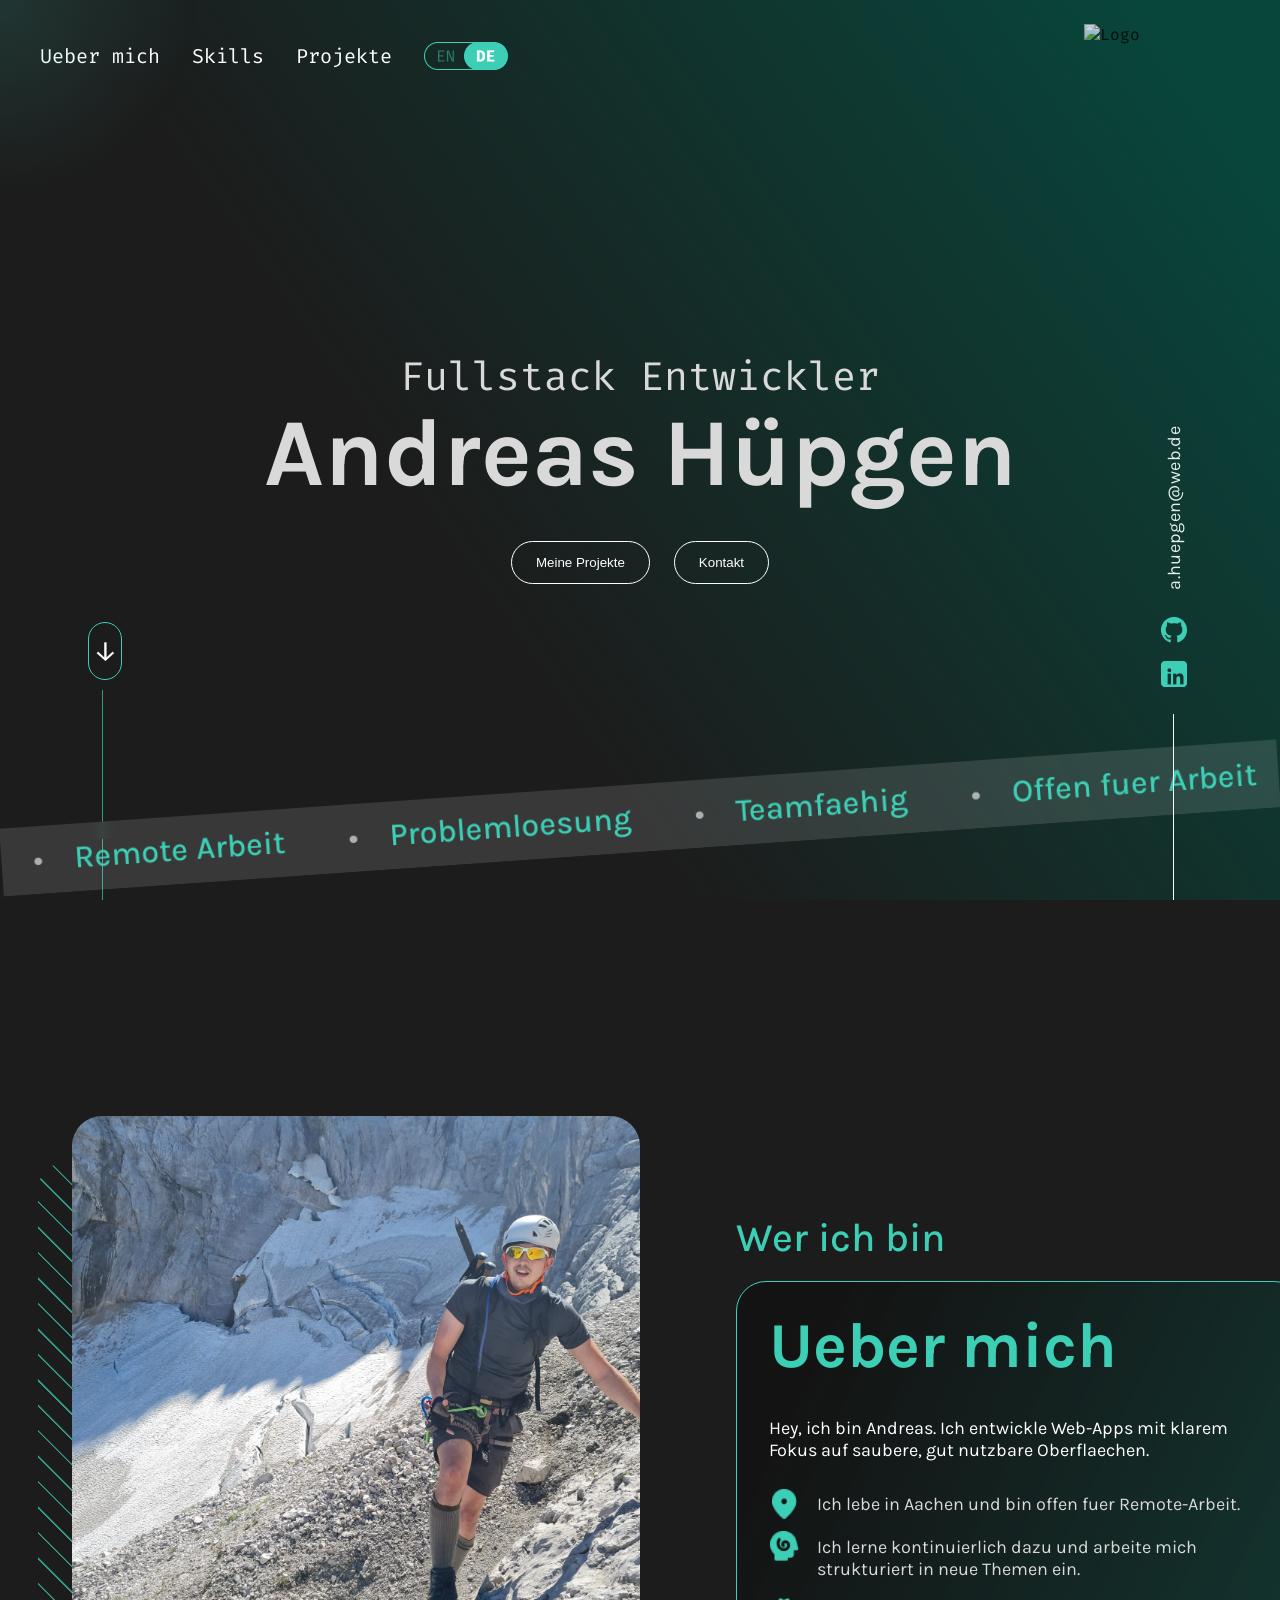
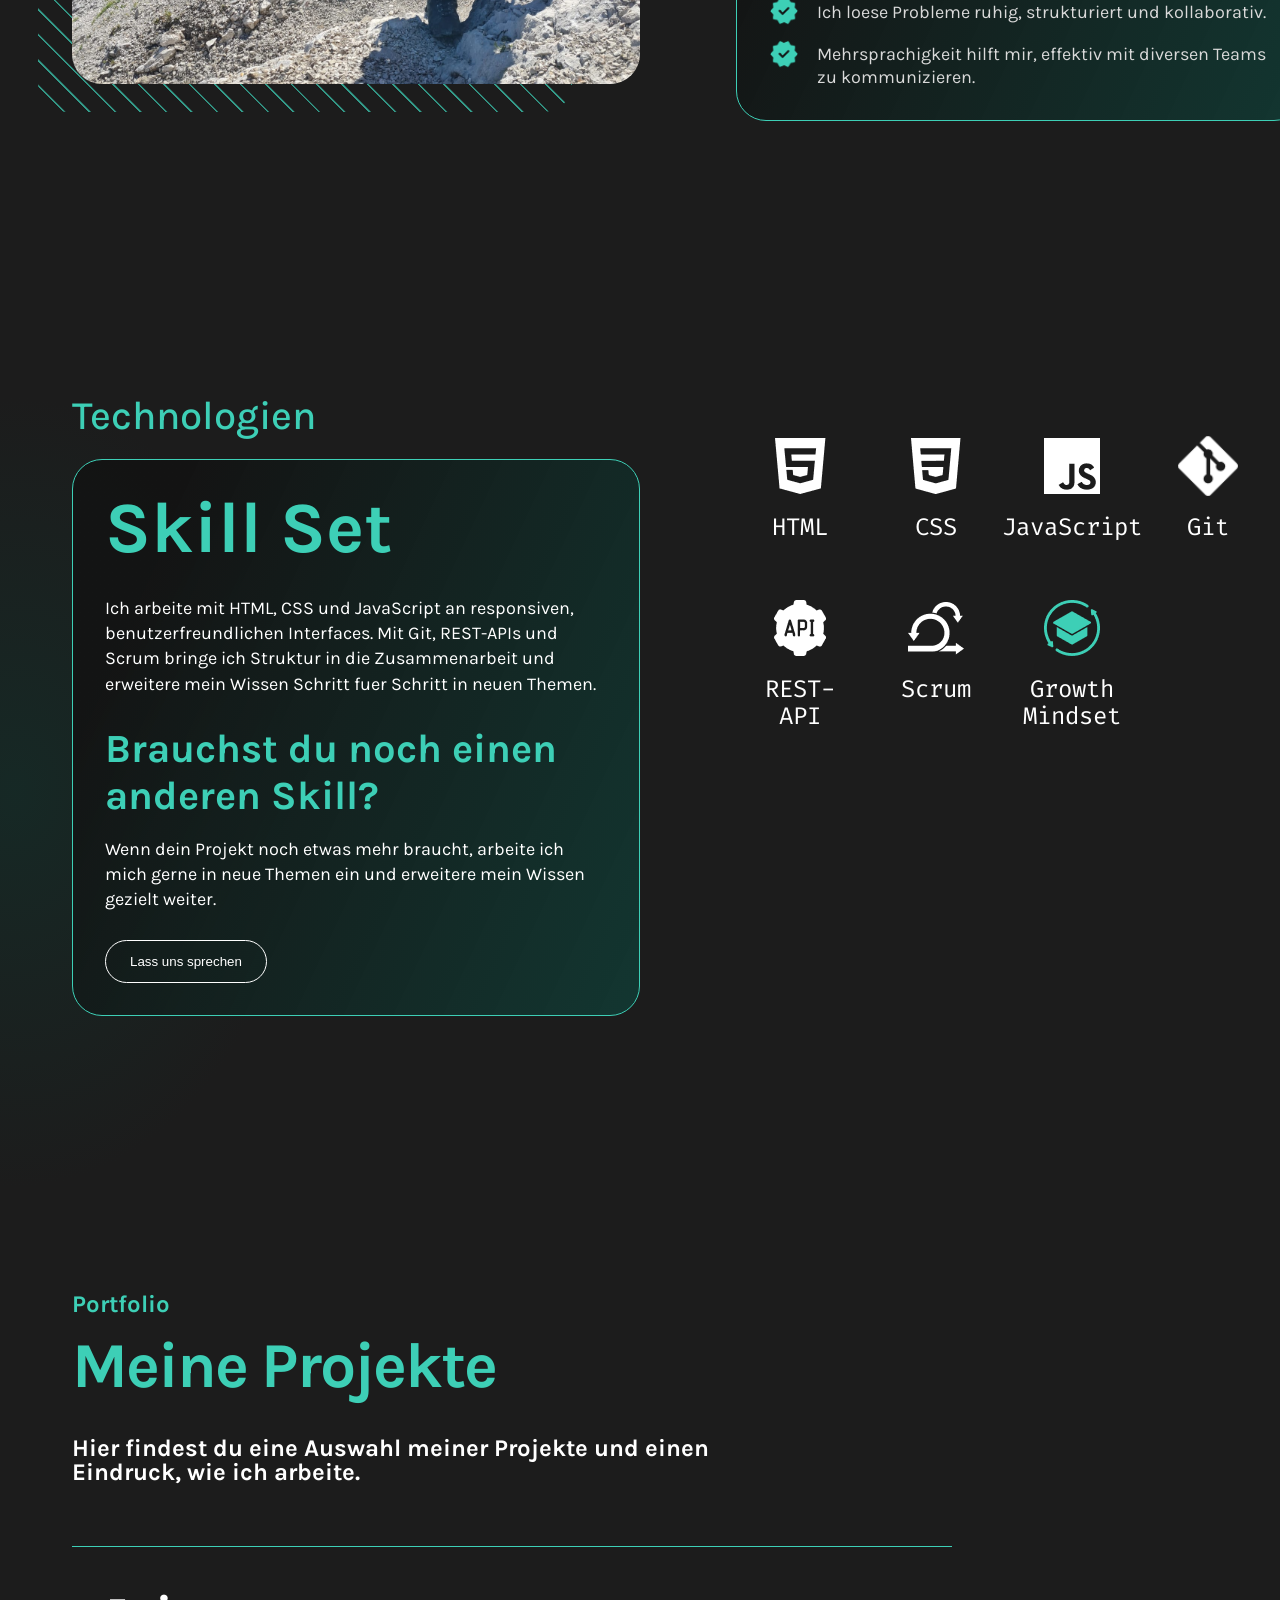
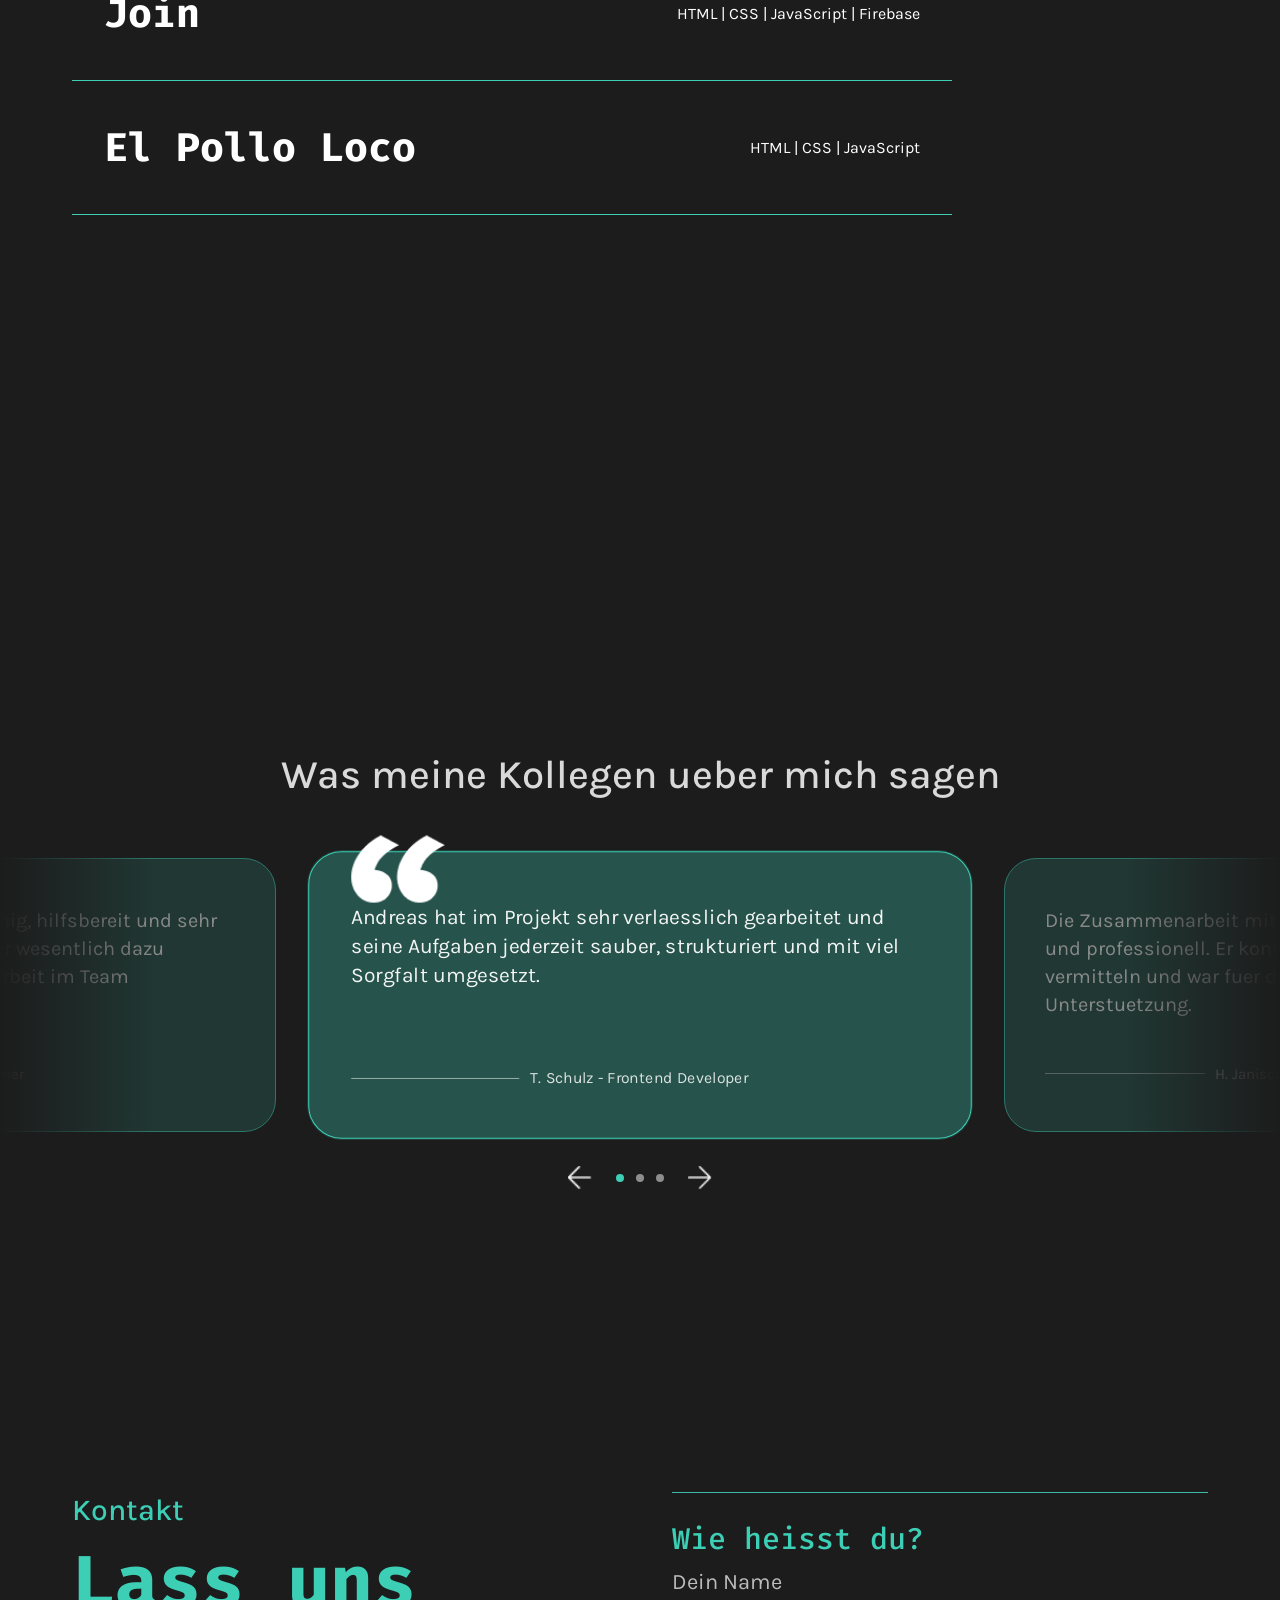
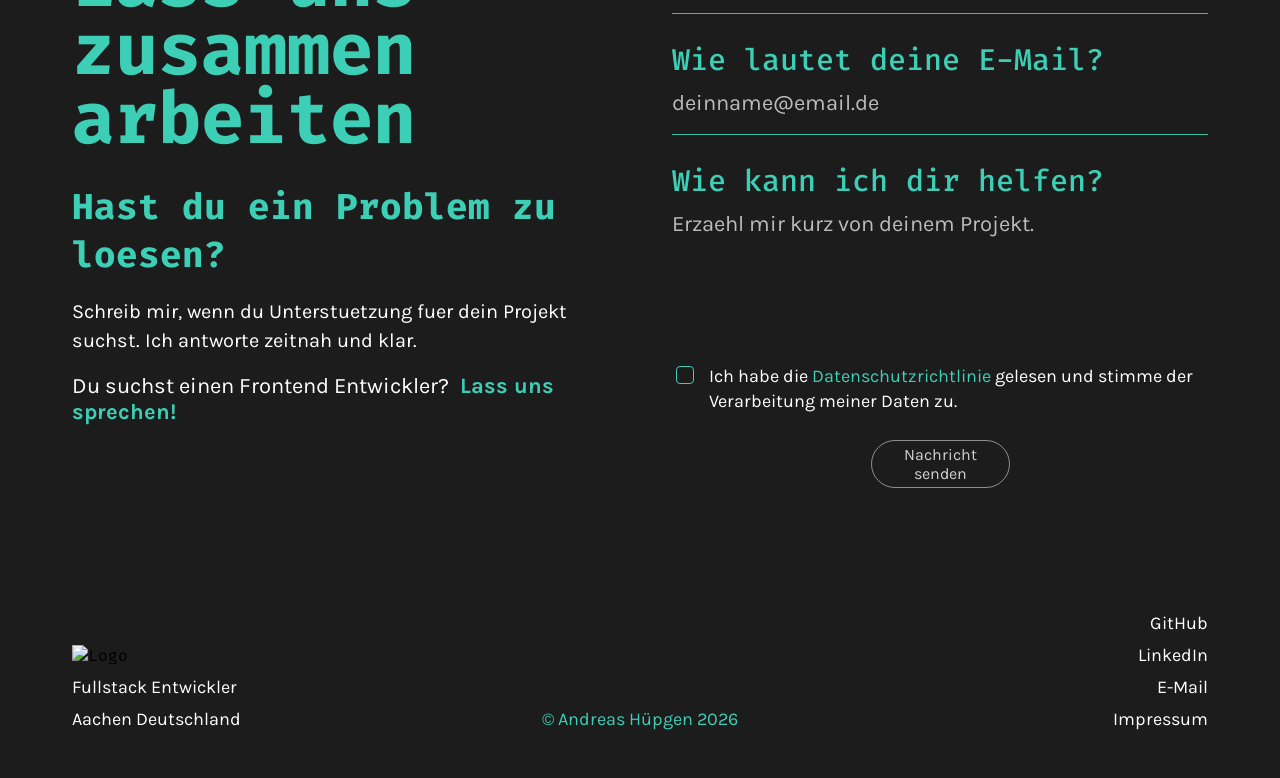
==== commit 0d9c610f: "fixed bugs in responsive and added favicon" ====
--- a/index.html
+++ b/index.html
@@ -4,6 +4,7 @@
     <meta charset="UTF-8">
     <meta name="viewport" content="width=device-width, initial-scale=1.0">
     <title>Andreas Hüpgen</title>
+    <link rel="icon" type="image/png" href="./assets/icon/favicon_a.png">
     <link rel="preconnect" href="https://fonts.googleapis.com">
     <link rel="preconnect" href="https://fonts.gstatic.com" crossorigin>
     <link href="https://fonts.googleapis.com/css2?family=Fira+Code:wght@400;500;600;700&family=Karla:wght@400;500;700&display=swap" rel="stylesheet">
@@ -21,15 +22,14 @@
     <div class="cursor-glow" id="cursor-glow" aria-hidden="true"></div>
     <div class="hero-section content">
         <div class="nav-bar">
-             <div class="lang-switch">
-                    <input type="checkbox" id="language-toggle" aria-label="Toggle language between English and German">
-                    <label for="language-toggle"></label>
-                </div>
             <div class="nav-links" id="nav-links">
                 <a id="nav-about" href="#about">Ueber mich</a>
                 <a id="nav-skills" href="#skills">Skills</a>
                 <a id="nav-projects" href="#projects">Projekte</a>
-               
+                <div class="lang-switch">
+                    <input type="checkbox" id="language-toggle" aria-label="Toggle language between English and German">
+                    <label for="language-toggle"></label>
+                </div>
             </div>
             <img src="./assets/logo/logo.png" alt="Logo" class="logo">
             <button class="burger-button" id="burger-button" type="button" aria-label="Open menu" aria-controls="nav-links" aria-expanded="false">
@@ -46,41 +46,45 @@
     <button id="hero-btn-contact" onclick="location.href='#contact'">Kontakt</button>
        </div>
 </div>
-    <a class="scroll-indicator" href="#about" aria-label="Scroll down">
-        <span aria-hidden="true">↓</span>
-    </a>
-    <hr class="divider-left">
-    <div class="carousel content">
-        <div class="group">
-            <div class="card" id="carousel-remote-1">Remote Arbeit</div>
-            <div class="card" id="carousel-problem-1">Problemloesung</div>
-            <div class="card" id="carousel-team-1">Teamfaehig</div>
-            <div class="card" id="carousel-open-1">Offen fuer Arbeit</div>
-            <div class="card" id="carousel-fullstack-1">Fullstack Entwicklung</div>
-            <div class="card" id="carousel-location-1">Standort Aachen</div>    
-         </div>
-        <div aria-hidden class="group">
-            <div class="card" id="carousel-remote-2">Remote Arbeit</div>
-            <div class="card" id="carousel-problem-2">Problemloesung</div>
-            <div class="card" id="carousel-team-2">Teamfaehig</div>
-            <div class="card" id="carousel-open-2">Offen fuer Arbeit</div>
-            <div class="card" id="carousel-fullstack-2">Fullstack Entwicklung</div>
-            <div class="card" id="carousel-location-2">Standort Aachen</div>    
-         </div>
-        
+    <div class="hero-floating-group">
+        <a class="scroll-indicator" href="#about" aria-label="Scroll down">
+            <span aria-hidden="true">↓</span>
+        </a>
+        <hr class="divider-left">
+        <div class="carousel content">
+            <div class="group">
+                <div class="card" id="carousel-remote-1">Remote Arbeit</div>
+                <div class="card" id="carousel-problem-1">Problemloesung</div>
+                <div class="card" id="carousel-team-1">Teamfaehig</div>
+                <div class="card" id="carousel-open-1">Offen fuer Arbeit</div>
+                <div class="card" id="carousel-fullstack-1">Fullstack Entwicklung</div>
+                <div class="card" id="carousel-location-1">Standort Aachen</div>
+            </div>
+            <div aria-hidden class="group">
+                <div class="card" id="carousel-remote-2">Remote Arbeit</div>
+                <div class="card" id="carousel-problem-2">Problemloesung</div>
+                <div class="card" id="carousel-team-2">Teamfaehig</div>
+                <div class="card" id="carousel-open-2">Offen fuer Arbeit</div>
+                <div class="card" id="carousel-fullstack-2">Fullstack Entwicklung</div>
+                <div class="card" id="carousel-location-2">Standort Aachen</div>
+            </div>
+        </div>
+        <div class="side-contact">
+            <a class="side-email" href="mailto:a.huepgen@web.de">a.huepgen@web.de</a>
+            <div class="side-social">
+                <a class="social-link mail" href="mailto:a.huepgen@web.de" aria-label="Send email">
+                    <svg width="32" height="32" viewBox="0 0 24 24" fill="none" xmlns="http://www.w3.org/2000/svg"><rect x="2" y="5" width="20" height="14" rx="2" stroke="#3DCFB6" stroke-width="1.5"/><path d="m2 7 10 7 10-7" stroke="#3DCFB6" stroke-width="1.5" stroke-linecap="round"/></svg>
+                </a>
+                <a class="social-link github" href="https://github.com/Hueppi92" target="_blank" rel="noopener noreferrer" aria-label="GitHub profile">
+                    <img src="./assets/icon/github.png" alt="GitHub">
+                </a>
+                <a class="social-link linkedin" href="https://www.linkedin.com/in/andreas-h%C3%BCpgen-b54b42249/" target="_blank" rel="noopener noreferrer" aria-label="LinkedIn profile">
+                    <img src="./assets/icon/linkedin.png" alt="LinkedIn">
+                </a>
+            </div>
+            <hr class="divider-right">
+        </div>
     </div>
-    <div class="side-contact">
-        <a class="side-email" href="mailto:a.huepgen@web.de">a.huepgen@web.de</a>
-        <div class="side-social">
-            <a class="social-link github" href="https://github.com/Hueppi92" target="_blank" rel="noopener noreferrer" aria-label="GitHub profile">
-                <img src="./assets/icon/github.png" alt="GitHub">
-            </a>
-            <a class="social-link linkedin" href="https://www.linkedin.com/in/andreas-h%C3%BCpgen-b54b42249/" target="_blank" rel="noopener noreferrer" aria-label="LinkedIn profile">
-                <img src="./assets/icon/linkedin.png" alt="LinkedIn">
-            </a>
-        </div>
-    </div>
-    <hr class="divider-right">
 </div>
     <section class="about content" id="about">
         <div class="about-wrapper">
@@ -234,7 +238,7 @@
     <footer class="site-footer content">
         <div class="footer-wrapper">
             <div class="footer-brand">
-                <img src="./assets/logo/logo.PNG" alt="Logo" class="footer-logo">
+                <img src="./assets/logo/logo.png" alt="Logo" class="footer-logo">
                 <p class="footer-role" id="footer-role">Web Developer</p>
                 <p class="footer-location" id="footer-location">Aachen Germany</p>
             </div>
--- a/styles/hero.css
+++ b/styles/hero.css
@@ -2,11 +2,24 @@
   width: 100%;
   height: 100vh;
   position: relative;
+  isolation: isolate;
+  overflow-x: clip;
   display: flex;
   flex-direction: column;
   justify-content: center;
   align-items: center;
+}
+
+.hero-section::before {
+  content: "";
+  position: absolute;
+  top: 0;
+  bottom: 0;
+  left: 50%;
+  width: 100vw;
+  transform: translateX(-50%);
   background: linear-gradient(55.22deg, #1c1c1c 36.26%, #08463b 93.28%);
+  z-index: -1;
 }
 
 .nav-bar {
@@ -107,6 +120,17 @@
   margin-top: 32px;
 }
 
+.hero-floating-group {
+  position: absolute;
+  inset: 0;
+  pointer-events: none;
+}
+
+.hero-floating-group .scroll-indicator,
+.hero-floating-group .side-contact {
+  pointer-events: auto;
+}
+
 .scroll-indicator {
   position: absolute;
   left: calc(clamp(32px, 8vw, 110px) - 14px);
@@ -149,14 +173,16 @@
 .carousel {
   position: absolute;
   bottom: 48px;
-  left: 0;
-  width: 100%;
+  left: 50%;
+  width: 100vw;
+  max-width: none;
+  margin: 0;
   background: #ffffff1f;
   backdrop-filter: blur(5.300000190734863px);
   padding: 18px 0;
   display: flex;
   overflow: hidden;
-  transform: rotate(-4deg);
+  transform: translateX(-50%) rotate(-4deg);
   z-index: 3;
 }
 
@@ -188,18 +214,18 @@
 .side-contact {
   position: absolute;
   right: calc(clamp(32px, 8vw, 110px) - 12px);
-  top: 42%;
+  bottom: 0;
   display: flex;
   flex-direction: column;
   align-items: center;
-  gap: 18px;
+  gap: 24px;
   z-index: 4;
 }
 
 .side-email {
   color: #ffffff;
   text-decoration: none;
-  font-family: "Fira Code", monospace;
+  font-family: "Karla", sans-serif;
   font-size: 18px;
   letter-spacing: 0.02em;
   writing-mode: vertical-rl;
@@ -215,12 +241,12 @@
   display: flex;
   flex-direction: column;
   align-items: center;
-  gap: 14px;
+  gap: 12px;
 }
 
 .social-link {
-  width: 28px;
-  height: 28px;
+  width: 32px;
+  height: 32px;
   display: inline-flex;
   align-items: center;
   justify-content: center;
@@ -255,12 +281,21 @@
 }
 
 .social-link img {
-  width: 28px;
-  height: 28px;
+  width: 32px;
+  height: 32px;
   object-fit: contain;
   transition: opacity 0.2s ease;
 }
 
+.social-link.mail {
+  display: none;
+}
+
+.social-link.mail svg {
+  width: 32px;
+  height: 32px;
+}
+
 .social-link.github img {
   content: url("../assets/icon/github.png");
 }
@@ -278,16 +313,12 @@
 }
 
 .divider-right {
-  position: absolute;
-  bottom: 0;
   width: 1px;
-  height: 210px;
+  height: 186px;
+  flex-grow: 1;
   border: 0;
   margin: 0;
-  background-color: #3dcfb6;
-  opacity: 0.7;
-  z-index: 1;
-  right: clamp(32px, 8vw, 110px);
+  background-color: #ffffff;
 }
 
 @keyframes scrollPulse {
--- a/styles/responsive.css
+++ b/styles/responsive.css
@@ -344,18 +344,26 @@
     margin-top: 24px;
   }
 
-  .scroll-indicator,
-  .divider-left,
-  .divider-right,
   .side-contact {
+    display: flex;
+  }
+
+  .side-social {
+    display: flex;
+  }
+
+  .side-email {
     display: none;
   }
 
   .carousel {
-    position: relative;
-    bottom: auto;
-    margin-top: 44px;
-    transform: rotate(-2deg);
+    position: absolute;
+    bottom: 44px;
+    left: 50%;
+    right: auto;
+    width: 100vw;
+    margin-top: 0;
+    transform: translateX(-50%) rotate(-2deg);
   }
 
   .card {
@@ -667,19 +675,77 @@
 
 @media (max-width: 700px) {
   .hero-section {
-    padding: 96px 16px 72px;
+    height: 100vh;
+    min-height: 844px;
+    padding: 32px 16px 0;
+    justify-content: center;
+    align-items: center;
+    background: linear-gradient(55.22deg, #1c1c1c 36.26%, #08463b 93.28%);
+    overflow: hidden;
   }
 
   .nav-bar {
     position: absolute;
-    top: 16px;
+    top: 32px;
     left: 16px;
     right: 16px;
+    width: auto;
+    padding: 0;
+    justify-content: space-between;
   }
 
   .burger-button {
-    top: 16px;
+    top: 32px;
     right: 16px;
+    width: 48px;
+    height: 48px;
+  }
+
+  .scroll-indicator {
+    left: 16px;
+    bottom: 248px;
+    width: 30px;
+    height: 48px;
+    border-radius: 32px;
+  }
+
+  .scroll-indicator span {
+    font-size: 16px;
+  }
+
+  .divider-left {
+    left: 30px;
+    bottom: 0;
+    height: 224px;
+  }
+
+  .divider-right {
+    height: 112px;
+    background-color: #ffffff;
+  }
+
+  .side-contact {
+    right: 16px;
+    top: auto;
+    bottom: 0;
+    gap: 24px;
+    align-items: center;
+    display: flex;
+    flex-direction: column;
+  }
+
+  .side-social {
+    gap: 12px;
+  }
+
+  .social-link,
+  .social-link img {
+    width: 32px;
+    height: 32px;
+  }
+
+  .social-link.mail {
+    display: inline-flex;
   }
 
   .nav-links {
@@ -697,37 +763,64 @@
   }
 
   .logo {
-    width: 96px;
+    width: 35px;
+    height: 48px;
+    margin-left: 0;
+  }
+
+  .hero-content {
+    gap: 12px;
   }
 
   .hero-content p {
-    font-size: 20px;
+    font-size: 24px;
+    line-height: 1;
   }
 
   .hero-content h1 {
-    font-size: 44px;
+    font-size: clamp(34px, 10.5vw, 62px);
+    line-height: 1;
+    letter-spacing: -0.02em;
   }
 
   .button-div {
     width: auto;
     flex-direction: row;
     align-items: center;
-    gap: 10px;
+    gap: 24px;
     justify-content: center;
+    margin-top: 20px;
   }
 
   .button-div button {
     width: auto;
+    height: 48px;
+    padding: 0 24px;
+    font-size: 18px;
   }
 
   .carousel {
-    margin-top: 30px;
-    padding: 14px 0;
+    position: absolute;
+    left: 50%;
+    right: auto;
+    bottom: 78px;
+    width: 1480px;
+    height: 53px;
+    transform: translateX(-50%) rotate(-3deg);
+    margin-top: 0;
+    padding: 12px 32px;
+    background: rgba(255, 255, 255, 0.12);
+    backdrop-filter: blur(2.65px);
   }
 
   .card {
-    font-size: 18px;
-    padding: 0 14px;
+    font-size: 24px;
+    line-height: 1.2;
+    padding: 0 20px;
+  }
+
+  .card::before {
+    margin-right: 20px;
   }
 
   .about {
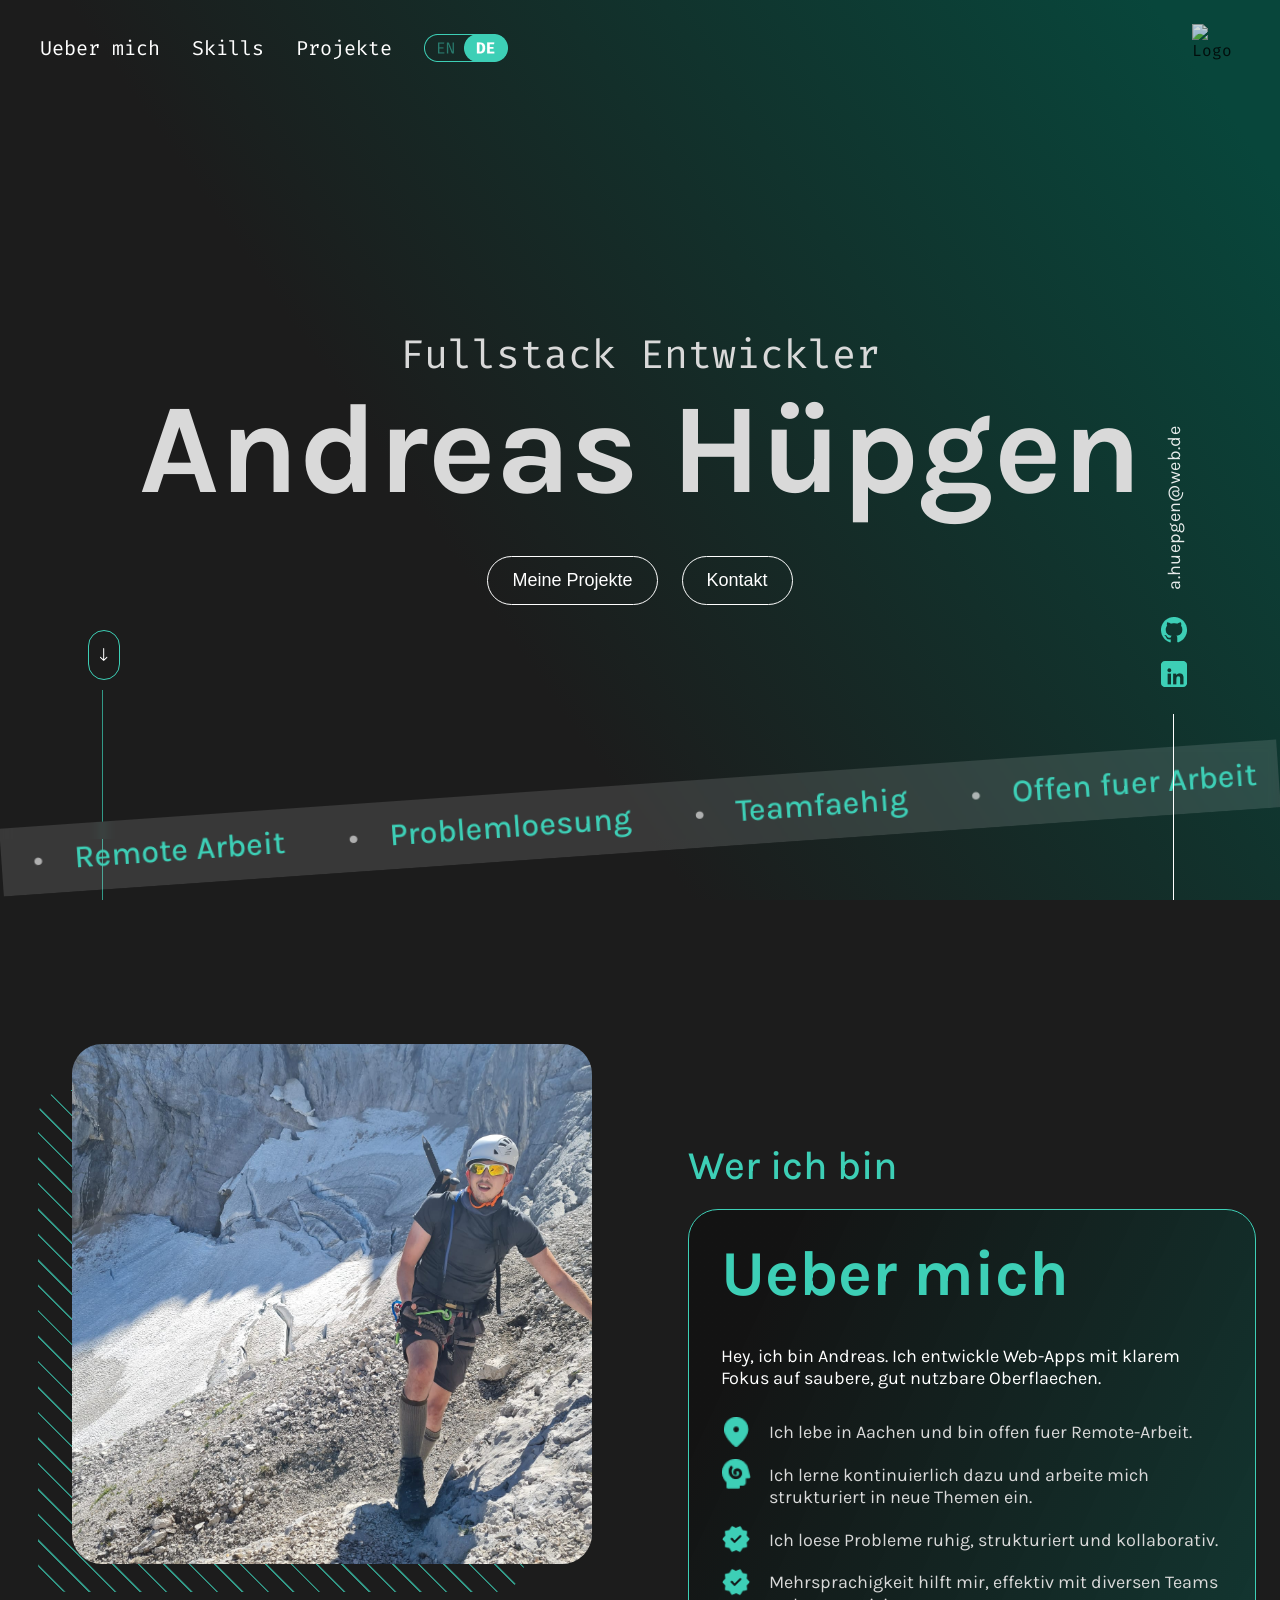
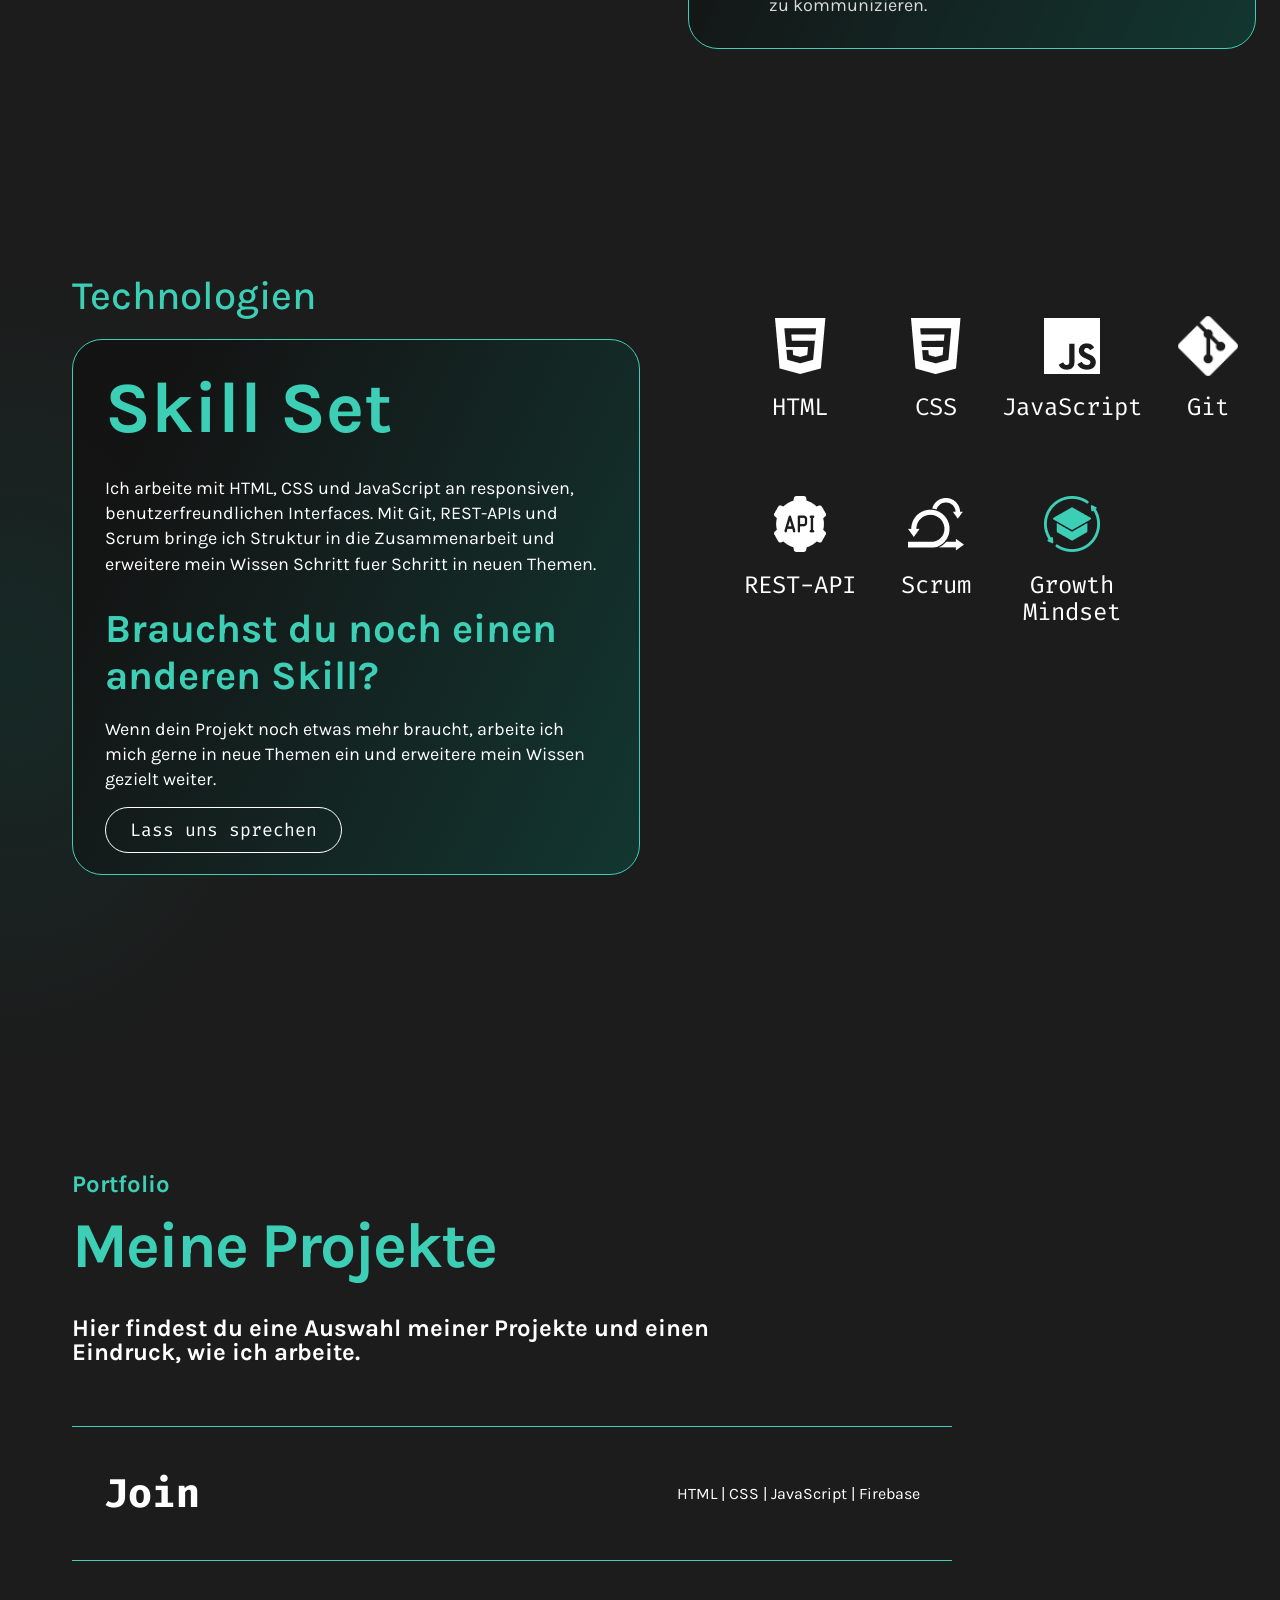
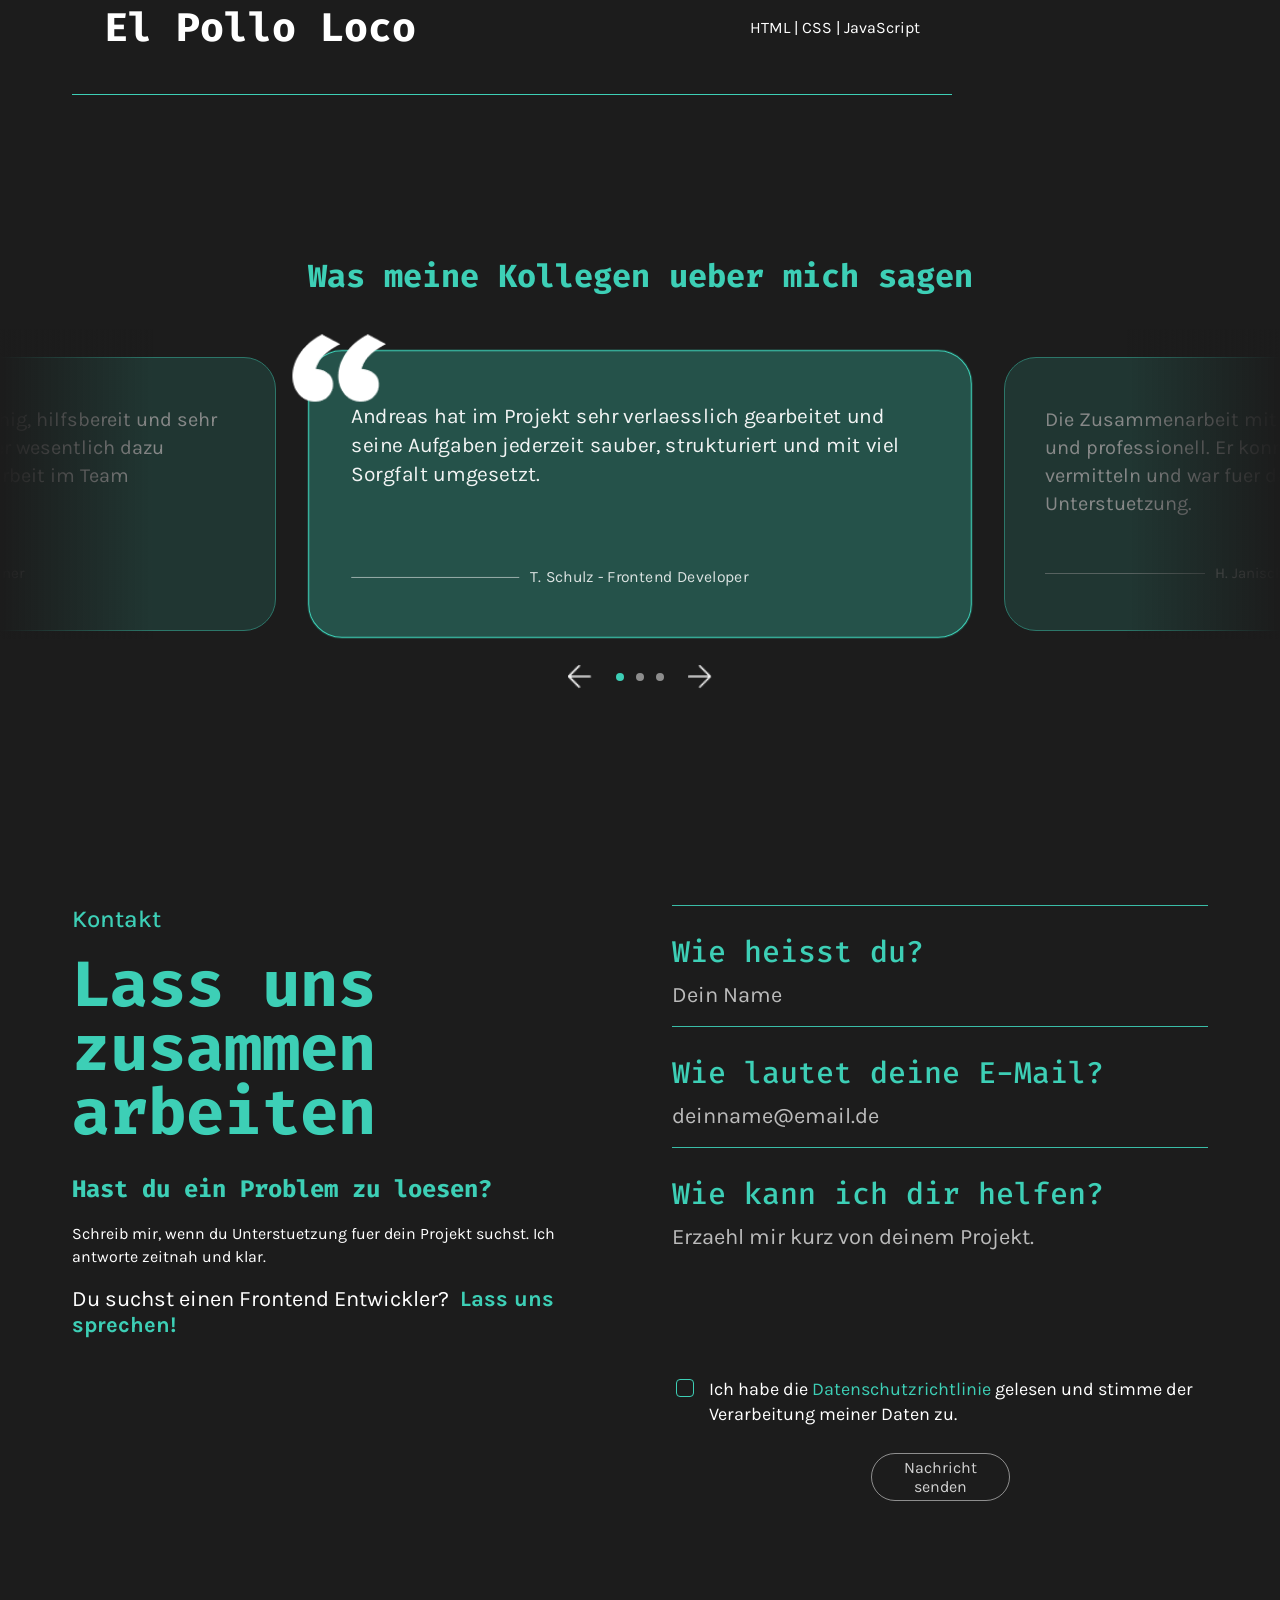
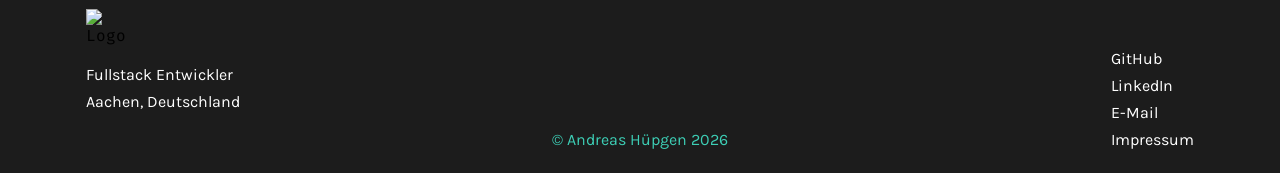
==== commit 5080c2c4: "- corrected spacing -  refactored code - improved the responsiveness" ====
--- a/index.html
+++ b/index.html
@@ -18,7 +18,7 @@
     <link rel="stylesheet" href="./styles/footer.css">
     <link rel="stylesheet" href="./styles/responsive.css">
 </head>
-<body>
+<body onload="initializePage()">
     <div class="cursor-glow" id="cursor-glow" aria-hidden="true"></div>
     <div class="hero-section content">
         <div class="nav-bar">
@@ -48,7 +48,10 @@
 </div>
     <div class="hero-floating-group">
         <a class="scroll-indicator" href="#about" aria-label="Scroll down">
-            <span aria-hidden="true">↓</span>
+            <span aria-hidden="true"><svg id="scroll-arrow" width="8" height="13" viewBox="0 0 8 13" fill="none" xmlns="http://www.w3.org/2000/svg">
+<path d="M4.18201 0.5C4.18201 0.223858 3.95815 0 3.68201 0C3.40586 0 3.18201 0.223858 3.18201 0.5H4.18201ZM3.32845 12.8536C3.52372 13.0488 3.8403 13.0488 4.03556 12.8536L7.21754 9.67157C7.4128 9.47631 7.4128 9.15973 7.21754 8.96447C7.02228 8.7692 6.7057 8.7692 6.51043 8.96447L3.68201 11.7929L0.85358 8.96447C0.658318 8.7692 0.341735 8.7692 0.146473 8.96447C-0.0487893 9.15973 -0.0487893 9.47631 0.146473 9.67157L3.32845 12.8536ZM3.18201 0.5V12.5H4.18201V0.5H3.18201Z" fill="white"/>
+</svg>
+</span>
         </a>
         <hr class="divider-left">
         <div class="carousel content">
@@ -121,7 +124,7 @@
                         <strong id="skills-need-strong"> anderen Skill?</strong>
                     </h3>
                     <p class="skills-note" id="skills-note">Wenn dein Projekt noch etwas mehr braucht, arbeite ich mich gerne in neue Themen ein und erweitere mein Wissen gezielt weiter.</p>
-                    <button id="skills-btn">Lass uns sprechen</button>
+                    <a id="skills-btn" href="#contact">Lass uns sprechen</a>
                 </div>
             </div>
             <div class="skills-grid">
@@ -141,7 +144,7 @@
                     <img src="./assets/icon/git.png" alt="Git">
                     <span>Git</span>
                 </div>
-                <div class="skill-item">
+                <div class="skill-item" id="skills-rest-api">
                     <img src="./assets/icon/Rest-Api.png" alt="REST-API">
                     <span>REST-API</span>
                 </div>
@@ -155,6 +158,7 @@
                 </div>
             </div>
         </div>
+      
     </section>
     <div class="project-section content" id="projects">
         <div class="project-header">
@@ -176,11 +180,11 @@
             <h2 class="references-title" id="references-title">Referenzen</h2>
 
 
-            <div class="references-stage">
-                <article class="reference-card is-side" id="reference-prev-slot"></article>
-                <article class="reference-card is-active" id="reference-active-slot"></article>
-                <article class="reference-card is-side" id="reference-next-slot"></article>
-            </div>
+            <div class="references-stage">             
+                <article class="reference-card is-side" id="reference-prev-slot"></article>             
+                <article class="reference-card is-active" id="reference-active-slot"></article>             
+                <article class="reference-card is-side" id="reference-next-slot"></article>             
+            </div>             
 
             <div class="references-controls-bottom">
                 <button class="reference-arrow" id="reference-prev" type="button" aria-label="Previous reference">←</button>
@@ -189,7 +193,7 @@
             </div>
         </div>
     </section>
-    <section class="contact content" id="contact">
+    <section class="contact content" id="contact" >
         <div class="contact-wrapper">
             <div class="contact-copy">
                 <p class="contact-kicker" id="contact-kicker">Kontakt</p>
@@ -201,35 +205,33 @@
                     <a href="mailto:a.huepgen@web.de" id="contact-note-link">Lass uns sprechen!</a>
                 </p>
             </div>
-            <form class="contact-form" action="mailto:a.huepgen@web.de" method="post" enctype="text/plain" novalidate>
+            <form class="contact-form" action="./contact.php" method="post" novalidate>
                 <div class="contact-field">
                     <label for="contact-name" id="contact-name-label">Wie heisst du?</label>
-                    <input type="text" id="contact-name" name="name" placeholder="Dein Name" autocomplete="name" required>
+                    <input type="text" id="contact-name" name="name" placeholder="Dein Name" autocomplete="name" minlength="2" required>
                    
                 </div>
 
                 <div class="contact-field">
                     <label for="contact-email" id="contact-email-label">Wie lautet deine E-Mail?</label>
                     <input type="email" id="contact-email" name="email" placeholder="deinname@email.de" autocomplete="email" required>
-                    <p class="contact-error" id="contact-email-format-error">Bitte gib eine gueltige E-Mail-Adresse ein.</p>
                   
                 </div>
 
                 <div class="contact-field">
                     <label for="contact-message" id="contact-message-label">Wie kann ich dir helfen?</label>
-                    <textarea id="contact-message" name="message" placeholder="Erzaehl mir kurz von deinem Projekt." rows="4" required></textarea>
+                    <textarea id="contact-message" name="message" placeholder="Erzaehl mir kurz von deinem Projekt." rows="4" minlength="10" required></textarea>
                     
                 </div>
 
                 <label class="contact-check">
-                    <input type="checkbox" id="contact-privacy" required>
+                    <input type="checkbox" id="contact-privacy" name="privacy" value="accepted" required>
                     <span>
                         <span id="contact-privacy-prefix">Ich habe die</span>
-                        <a href="#" id="contact-privacy-link">Datenschutzrichtlinie</a>
+                        <a href="./legal-notice.html" id="contact-privacy-link">Datenschutzrichtlinie</a>
                         <span id="contact-privacy-suffix">gelesen und stimme der Verarbeitung meiner Daten zu.</span>
                     </span>
                 </label>
-                <p class="contact-error" id="contact-privacy-error">Bitte akzeptiere die Datenschutzrichtlinie.</p>
 
                 <button type="submit" class="contact-submit" id="contact-submit">Nachricht senden</button>
             </form>
@@ -239,8 +241,8 @@
         <div class="footer-wrapper">
             <div class="footer-brand">
                 <img src="./assets/logo/logo.png" alt="Logo" class="footer-logo">
-                <p class="footer-role" id="footer-role">Web Developer</p>
-                <p class="footer-location" id="footer-location">Aachen Germany</p>
+                <p class="footer-role" id="footer-role">Fullstack Developer</p>
+                <p class="footer-location" id="footer-location">Aachen, Germany</p>
             </div>
 
             <p class="footer-copy" id="footer-copy">© Andreas Hüpgen 2026</p>
@@ -255,13 +257,12 @@
     </footer>
     <script src="./js/data/de.js"></script>
     <script src="./js/data/en.js"></script>
-    <script src="./js/data/references.js"></script>
     <script src="./js/features/cursor.js"></script>
     <script src="./js/features/menu.js"></script>
     <script src="./js/features/language.js"></script>
-    <script src="./js/features/contact.js"></script>
     <script src="./js/features/projects.js"></script>
     <script src="./js/features/references.js"></script>
+    <script src="./js/features/contact.js"></script>
     <script src="./js/main.js"></script>
 </body>
 </html>
--- a/styles/base.css
+++ b/styles/base.css
@@ -2,6 +2,7 @@
   font-family: "Fira Code", monospace, "Karla", sans-serif;
   margin: 0;
   padding: 0;
+  scroll-behavior: smooth;
 }
 
 body {
@@ -21,6 +22,12 @@
   color: white;
   background: transparent;
   cursor: pointer;
+  font-size: 18px;
+ }
+
+#hero-btn-work {
+  font-size: 18px;
+  padding: 13px 24px;
 }
 
 .lang-switch {
@@ -72,6 +79,5 @@
   );
   pointer-events: none;
   transform: translate(-50%, -50%);
-  z-index: 9999;
   will-change: transform;
 }
--- a/styles/hero.css
+++ b/styles/hero.css
@@ -3,24 +3,14 @@
   height: 100vh;
   position: relative;
   isolation: isolate;
-  overflow-x: clip;
+ overflow: hidden;
   display: flex;
   flex-direction: column;
   justify-content: center;
   align-items: center;
-}
-
-.hero-section::before {
-  content: "";
-  position: absolute;
-  top: 0;
-  bottom: 0;
-  left: 50%;
-  width: 100vw;
-  transform: translateX(-50%);
   background: linear-gradient(55.22deg, #1c1c1c 36.26%, #08463b 93.28%);
-  z-index: -1;
-}
+}
+
 
 .nav-bar {
   position: absolute;
@@ -50,9 +40,10 @@
 }
 
 .logo {
-  width: 156px;
-  height: 64px;
+  width: 48px;
+  height: 48px;
   opacity: 0.8;
+  margin-left: auto;
   transition:
     opacity 0.3s ease,
     transform 0.3s ease;
@@ -60,10 +51,6 @@
 
 .logo:hover {
   content: url("../assets/logo/logo_hover.png");
-}
-
-.logo {
-  margin-left: auto;
 }
 
 .burger-button {
@@ -107,7 +94,7 @@
 }
 
 .hero-content h1 {
-  font-size: 96px;
+  font-size: 128px;
   font-weight: 700;
   font-family: "Karla";
   margin: 0;
@@ -126,17 +113,14 @@
   pointer-events: none;
 }
 
-.hero-floating-group .scroll-indicator,
-.hero-floating-group .side-contact {
-  pointer-events: auto;
-}
-
-.scroll-indicator {
+
+
+ .scroll-indicator {
   position: absolute;
   left: calc(clamp(32px, 8vw, 110px) - 14px);
   bottom: 220px;
-  width: 32px;
-  height: 56px;
+  width: 30px;
+  height: 48px;
   border: 1px solid #3dcfb6;
   border-radius: 999px;
   color: #ffffff;
@@ -144,12 +128,10 @@
   display: flex;
   align-items: center;
   justify-content: center;
-  z-index: 4;
-}
+} 
 
 .scroll-indicator span {
-  font-size: 28px;
-  line-height: 1;
+  
   animation: scrollPulse 1.8s ease-in-out infinite;
 }
 
@@ -166,7 +148,6 @@
   margin: 0;
   background-color: #3dcfb6;
   opacity: 0.7;
-  z-index: 1;
   left: clamp(32px, 8vw, 110px);
 }
 
@@ -183,7 +164,6 @@
   display: flex;
   overflow: hidden;
   transform: translateX(-50%) rotate(-4deg);
-  z-index: 3;
 }
 
 .group {
@@ -219,7 +199,6 @@
   flex-direction: column;
   align-items: center;
   gap: 24px;
-  z-index: 4;
 }
 
 .side-email {
--- a/styles/about.css
+++ b/styles/about.css
@@ -2,16 +2,16 @@
   min-height: 100vh;
   display: flex;
   align-items: flex-start;
-  padding: 72px 72px 96px;
+  padding: 0px 72px 96px;
   box-sizing: border-box;
 }
 
 .about-wrapper {
   width: 100%;
   max-width: 1232px;
-  min-height: 708px;
+  height: auto;
   display: grid;
-  grid-template-columns: 568px 568px;
+  grid-template-columns: minmax(0, 1fr) minmax(0, 1fr);
   column-gap: 96px;
   align-items: start;
   justify-content: flex-start;
@@ -20,7 +20,9 @@
 
 .about-image-frame {
   position: relative;
-  width: 568px;
+  width: 100%;
+  max-width: 568px;
+  aspect-ratio: 1 / 1;
 }
 
 .about-image-stripes {
@@ -39,21 +41,21 @@
 }
 
 .about-image {
-  width: 568px;
-  height: 568px;
+  width: 100%;
+  height: 100%;
   border-radius: 30px;
   background: url("../assets/img/about.jpg") center / cover no-repeat,
     #2b2b2b;
   filter: grayscale(0%);
   position: relative;
-  z-index: 2;
   display: flex;
   align-items: flex-end;
   justify-content: center;
 }
 
 .about-text {
-  width: 568px;
+  width: 100%;
+  max-width: 568px;
   display: flex;
   flex-direction: column;
   gap: 20px;
--- a/styles/skills.css
+++ b/styles/skills.css
@@ -12,11 +12,11 @@
 }
 
 .skills-wrapper {
-  width: 100%;
-  max-width: 1232px;
-  margin: 0;
+  width: min(100%, 1232px);
+  height: auto;
+  margin: 0 auto;
   display: grid;
-  grid-template-columns: 568px 1fr;
+  grid-template-columns: minmax(0, 568px) minmax(0, 1fr);
   column-gap: 112px;
   align-items: start;
 }
@@ -34,7 +34,8 @@
 }
 
 .skills-card {
-  width: 568px;
+  width: 100%;
+  max-width: 568px;
   border-radius: 30px;
   border: 1px solid #3dcfb6;
   padding: 32px;
@@ -83,10 +84,23 @@
   margin-bottom: 40px;
 }
 
+#skills-btn {
+  border-radius: 100px;
+  border: 1px solid white;
+  padding: 10px 24px;
+  color: white;
+  background: transparent;
+  cursor: pointer;
+  font-size: 18px;
+  line-height: 1.2;
+  letter-spacing: 0;
+  text-decoration: none;
+}
+
 .skills-grid {
   display: grid;
   grid-template-columns: repeat(4, minmax(96px, 1fr));
-  gap: 56px 40px;
+  gap: 72px 40px;
   padding-top: 42px;
 }
 
@@ -104,9 +118,14 @@
   object-fit: contain;
 }
 
+
 .skill-item span {
   color: #ffffff;
   font-family: "Fira Code", monospace;
   font-size: 24px;
   line-height: 1.1;
 }
+
+#skills-rest-api {
+  white-space: nowrap;
+}
--- a/styles/projects.css
+++ b/styles/projects.css
@@ -1,9 +1,10 @@
 .project-section {
-  min-height: 100vh;
+ 
   display: flex;
   flex-direction: column;
   align-items: flex-start;
   padding: 72px;
+  padding-bottom: 0;
   box-sizing: border-box;
   position: relative;
 }
@@ -51,8 +52,8 @@
 
 .project-item {
   position: relative;
-  display: grid;
-  grid-template-columns: minmax(0, 1fr) auto;
+  display:flex;
+  justify-content: space-between;  
   align-items: center;
   gap: 32px;
   width: 100%;
@@ -95,7 +96,6 @@
   opacity: 0;
   pointer-events: none;
   transition: opacity 0.28s ease, transform 0.28s ease;
-  z-index: 2;
   isolation: isolate;
 }
 
@@ -112,7 +112,6 @@
     rgba(61, 207, 182, 0.8) 0 1px,
     transparent 2px 14px
   );
-  z-index: 0;
 }
 
 .project-row-image {
@@ -125,7 +124,6 @@
   background-position: center;
   background-size: cover;
   background-repeat: no-repeat;
-  z-index: 1;
 }
 
 .project-item:hover .project-row-preview,
@@ -139,7 +137,6 @@
   display: inline-flex;
   align-items: center;
   gap: 8px;
-  z-index: 1;
   color: #ffffff;
   font-family: "Fira Code", monospace;
   font-size: 40px;
@@ -167,7 +164,6 @@
 
 .project-stack {
   position: relative;
-  z-index: 1;
   justify-self: end;
   color: #ffffff;
   font-family: "Karla", sans-serif;
@@ -189,7 +185,6 @@
   justify-content: center;
   padding: 40px;
   box-sizing: border-box;
-  z-index: 40;
 }
 
 .project-modal.is-open {
--- a/styles/references.css
+++ b/styles/references.css
@@ -1,11 +1,10 @@
-.references {
-  min-height: 100vh;
-  padding: 72px 0;
-  box-sizing: border-box;
+.references {  box-sizing: border-box;
   display:flex;
   flex-direction: row;
   align-items: center;
   justify-content: center;
+  margin-top:160px;
+  margin-bottom:144px;
 
 }
 
@@ -21,10 +20,11 @@
 
 .references-title {
   margin: 0 0 32px;
-  color: #d9d9d9;
-  font-family: "Karla", sans-serif;
-  font-size: 40px;
-  font-weight: 500;
+  color: rgba(61, 207, 182, 1);
+  font-family: "Fira Code", monospace;
+  font-size: 32px;
+  font-weight: 700;
+  letter-spacing: 0%;
 }
 
 .reference-arrow {
@@ -74,7 +74,6 @@
   position: absolute;
   inset: 0;
   pointer-events: none;
-  z-index: 3;
   background: linear-gradient(
     90deg,
     #1c1c1c 0%,
@@ -111,7 +110,6 @@
   opacity: 1;
   transform: scale(1.05);
   filter: none;
-  z-index: 2;
   background: rgba(61, 207, 182, 0.3);
   box-shadow: 0 0 0 1px rgba(61, 207, 182, 0.2);
   
@@ -121,7 +119,7 @@
   content: url("../assets/icon/quotes.png");
   position: absolute;
   top: -16px;
-  left: -16great px;
+  left: -16px;
 
 
 }
--- a/styles/contact.css
+++ b/styles/contact.css
@@ -16,7 +16,7 @@
   margin: 0 0 20px;
   color: #3dcfb6;
   font-family: "Karla", sans-serif;
-  font-size: 30px;
+  font-size: 24px;
   font-weight: 500;
 }
 
@@ -24,23 +24,26 @@
   margin: 0 0 30px;
   color: #3dcfb6;
   font-family: "Fira Code", monospace;
-  font-size: 72px;
-  line-height: 0.95;
+  font-size: 64px;
+  line-height: 100%;
+  letter-spacing: -3%;
+  font-weight: 700;
 }
 
 .contact-subtitle {
   margin: 0 0 18px;
   color: #3dcfb6;
   font-family: "Fira Code", monospace;
-  font-size: 36px;
+  font-size: 24px;
   font-weight: 700;
+  line-height: 120%;
 }
 
 .contact-description {
   margin: 0 0 18px;
   color: #ffffff;
   font-family: "Karla", sans-serif;
-  font-size: 20px;
+  font-size: 16px;
   line-height: 1.45;
   max-width: 560px;
 }
@@ -106,22 +109,6 @@
   color: #ec7b7b;
 }
 
-.contact-error {
-  margin: 10px 0 0;
-  color: #ec7b7b;
-  font-family: "Karla", sans-serif;
-  font-size: 16px;
-  display: none;
-}
-
-.contact-error.is-visible {
-  display: block;
-}
-
-.contact-check input[aria-invalid="true"] {
-  border-color: #ec7b7b;
-}
-
 .contact-check {
   display: flex;
   align-items: flex-start;
@@ -145,6 +132,10 @@
   cursor: pointer;
   display: inline-block;
   flex-shrink: 0;
+}
+
+.contact-check input.is-error {
+  border-color: #ec7b7b;
 }
 
 .contact-check input:checked {
--- a/styles/footer.css
+++ b/styles/footer.css
@@ -1,14 +1,14 @@
 .site-footer {
-  padding: 24px 72px 48px;
+  padding: 36px 86px 0;
   box-sizing: border-box;
 }
 
 .footer-wrapper {
- 
-  padding-top: 28px;
+  padding-top: 0;
   display: grid;
   grid-template-columns: minmax(0, 1fr) auto minmax(0, 1fr);
   align-items: end;
+  min-height: 164px;
   gap: 24px;
 }
 
@@ -16,37 +16,54 @@
   display: flex;
   flex-direction: column;
   align-items: flex-start;
-  gap: 10px;
+  height: 164px;
+  gap: 8px;
 }
 
 .footer-logo {
-  width: 112px;
-  height: auto;
+  width: 48px;
+  height: 48px;
+  opacity: 1;
+  transition:
+    opacity 0.3s ease;
 }
 
-.footer-role,
-.footer-location,
-.footer-copy,
-.footer-nav a {
+.footer-logo:hover {
+  content: url("../assets/logo/logo_hover.png");
+}
+
+.site-footer a, .site-footer p {
   margin: 0;
   color: #ffffff;
   font-family: "Karla", sans-serif;
-  font-size: 18px;
+  font-size: 16px;
   font-weight: 400;
   text-decoration: none;
 }
 
-.footer-copy {
+.footer-role {
+  margin-top: auto;
+}
+
+.footer-location {
+  margin-top: 8px;
+}
+
+#footer-copy {
   color: #3dcfb6;
   text-align: center;
-  justify-self: center;
+  align-self: end;
+  margin-bottom: 24px;
+  font-size: 16px;
 }
 
 .footer-nav {
   display: flex;
   flex-direction: column;
-  align-items: flex-end;
-  gap: 10px;
+  align-items: flex-start;
+  justify-self: end;
+  margin-bottom: 24px;
+  gap: 8px;
 }
 
 .footer-nav a:hover {
--- a/styles/responsive.css
+++ b/styles/responsive.css
@@ -1,4 +1,16 @@
 @media (max-width: 1200px) {
+  .nav-bar {
+    z-index: 1000;
+  }
+
+  .burger-button {
+    z-index: 1002;
+  }
+
+  .nav-links {
+    z-index: 1001;
+  }
+
   .nav-bar {
     gap: 24px;
     padding: 20px 32px;
@@ -241,16 +253,29 @@
 }
 
 @media (max-width: 900px) {
+  .nav-bar {
+    z-index: 1000;
+  }
+
+  .burger-button {
+    z-index: 1002;
+  }
+
+  .nav-links {
+    z-index: 1001;
+  }
+
   .hero-section {
     height: auto;
     min-height: 100vh;
     padding: 116px 20px 104px;
     box-sizing: border-box;
     justify-content: center;
+    isolation: auto;
   }
 
   .nav-bar {
-    position: absolute;
+    position: fixed;
     top: 20px;
     left: 20px;
     right: 20px;
@@ -258,7 +283,6 @@
     padding: 0;
     justify-content: space-between;
     gap: 10px;
-    z-index: 8;
   }
 
   .logo {
@@ -274,7 +298,6 @@
     right: 20px;
     order: 2;
     margin-left: 0;
-    z-index: 12;
   }
 
   .nav-links {
@@ -377,6 +400,51 @@
     padding-right: 20px;
   }
 
+  .legal-page .legal-nav {
+    grid-template-columns: auto 1fr auto;
+    align-items: center;
+    justify-items: stretch;
+    gap: 12px;
+  }
+
+  .legal-page .legal-links {
+    position: fixed;
+    top: 88px;
+    right: 16px;
+    width: min(60vw, 246px);
+    display: none;
+    flex-direction: column;
+    align-items: center;
+    justify-content: center;
+    gap: 16px;
+    min-height: 246px;
+    padding: 30px 20px 24px;
+    border: 1px solid #3dcfb6;
+    border-radius: 34px;
+    background: linear-gradient(120deg, #1c1c1c 8%, #0e5a4f 100%);
+    box-sizing: border-box;
+    box-shadow: 0 20px 44px rgba(0, 0, 0, 0.45);
+    z-index: 1001;
+  }
+
+  .legal-page .legal-links .lang-switch {
+    margin-top: 2px;
+    align-self: center;
+    order: 5;
+  }
+
+  body.legal-page.nav-menu-open .legal-links {
+    display: flex;
+  }
+
+  .legal-page .legal-burger {
+    display: block;
+    position: fixed;
+    top: 20px;
+    right: 20px;
+    z-index: 1002;
+  }
+
   .legal-title {
     font-size: 40px;
     margin-bottom: 32px;
@@ -536,7 +604,8 @@
   }
 
   .footer-logo {
-    width: 96px;
+    width: 112px;
+    height: 48px;
   }
 
   .footer-role,
@@ -674,6 +743,18 @@
 }
 
 @media (max-width: 700px) {
+  .nav-bar {
+    z-index: 1000;
+  }
+
+  .burger-button {
+    z-index: 1002;
+  }
+
+  .nav-links {
+    z-index: 1001;
+  }
+
   .hero-section {
     height: 100vh;
     min-height: 844px;
@@ -682,10 +763,11 @@
     align-items: center;
     background: linear-gradient(55.22deg, #1c1c1c 36.26%, #08463b 93.28%);
     overflow: hidden;
+    isolation: auto;
   }
 
   .nav-bar {
-    position: absolute;
+    position: fixed;
     top: 32px;
     left: 16px;
     right: 16px;
@@ -755,6 +837,29 @@
     min-height: 224px;
     padding: 26px 16px 20px;
     gap: 14px;
+  }
+
+  .legal-page .legal-links {
+    top: 82px;
+    right: 12px;
+    width: min(64vw, 236px);
+    min-height: 224px;
+    padding: 26px 16px 20px;
+    gap: 14px;
+  }
+
+  .legal-page .legal-links .lang-switch {
+    margin-top: 2px;
+    align-self: center;
+    order: 5;
+  }
+
+  .legal-page .legal-burger {
+    top: 32px;
+    right: 16px;
+    width: 48px;
+    height: 48px;
+    z-index: 1002;
   }
 
   .nav-links a {
@@ -966,13 +1071,14 @@
   }
 
   .footer-logo {
-    width: 124px;
+    width: 35px;
+    height: 48px;
   }
 
   .footer-role,
   .footer-location,
   .footer-nav a {
-    font-size: 12px;
+    font-size: 16px;
     line-height: 1.2;
   }
 
@@ -987,7 +1093,7 @@
     justify-self: center;
     text-align: center;
     margin-top: 12px;
-    font-size: 12px;
+    font-size: 16px;
     letter-spacing: 0.04em;
   }
 
@@ -1041,6 +1147,18 @@
 }
 
 @media (max-width: 780px) {
+  .nav-bar {
+    z-index: 1000;
+  }
+
+  .burger-button {
+    z-index: 1002;
+  }
+
+  .nav-links {
+    z-index: 1001;
+  }
+
   .site-footer {
     padding: 30px 18px 20px;
   }
@@ -1056,20 +1174,13 @@
   .footer-brand {
     grid-column: 1;
     grid-row: 1;
-  }
-
-  .footer-brand {
     gap: 8px;
-  }
-
-  .footer-logo {
-    width: 124px;
   }
 
   .footer-role,
   .footer-location,
   .footer-nav a {
-    font-size: 12px;
+    font-size: 16px;
     line-height: 1.2;
   }
 
@@ -1087,7 +1198,7 @@
     justify-self: center;
     text-align: center;
     margin-top: 12px;
-    font-size: 12px;
+    font-size: 16px;
     letter-spacing: 0.04em;
   }
 }
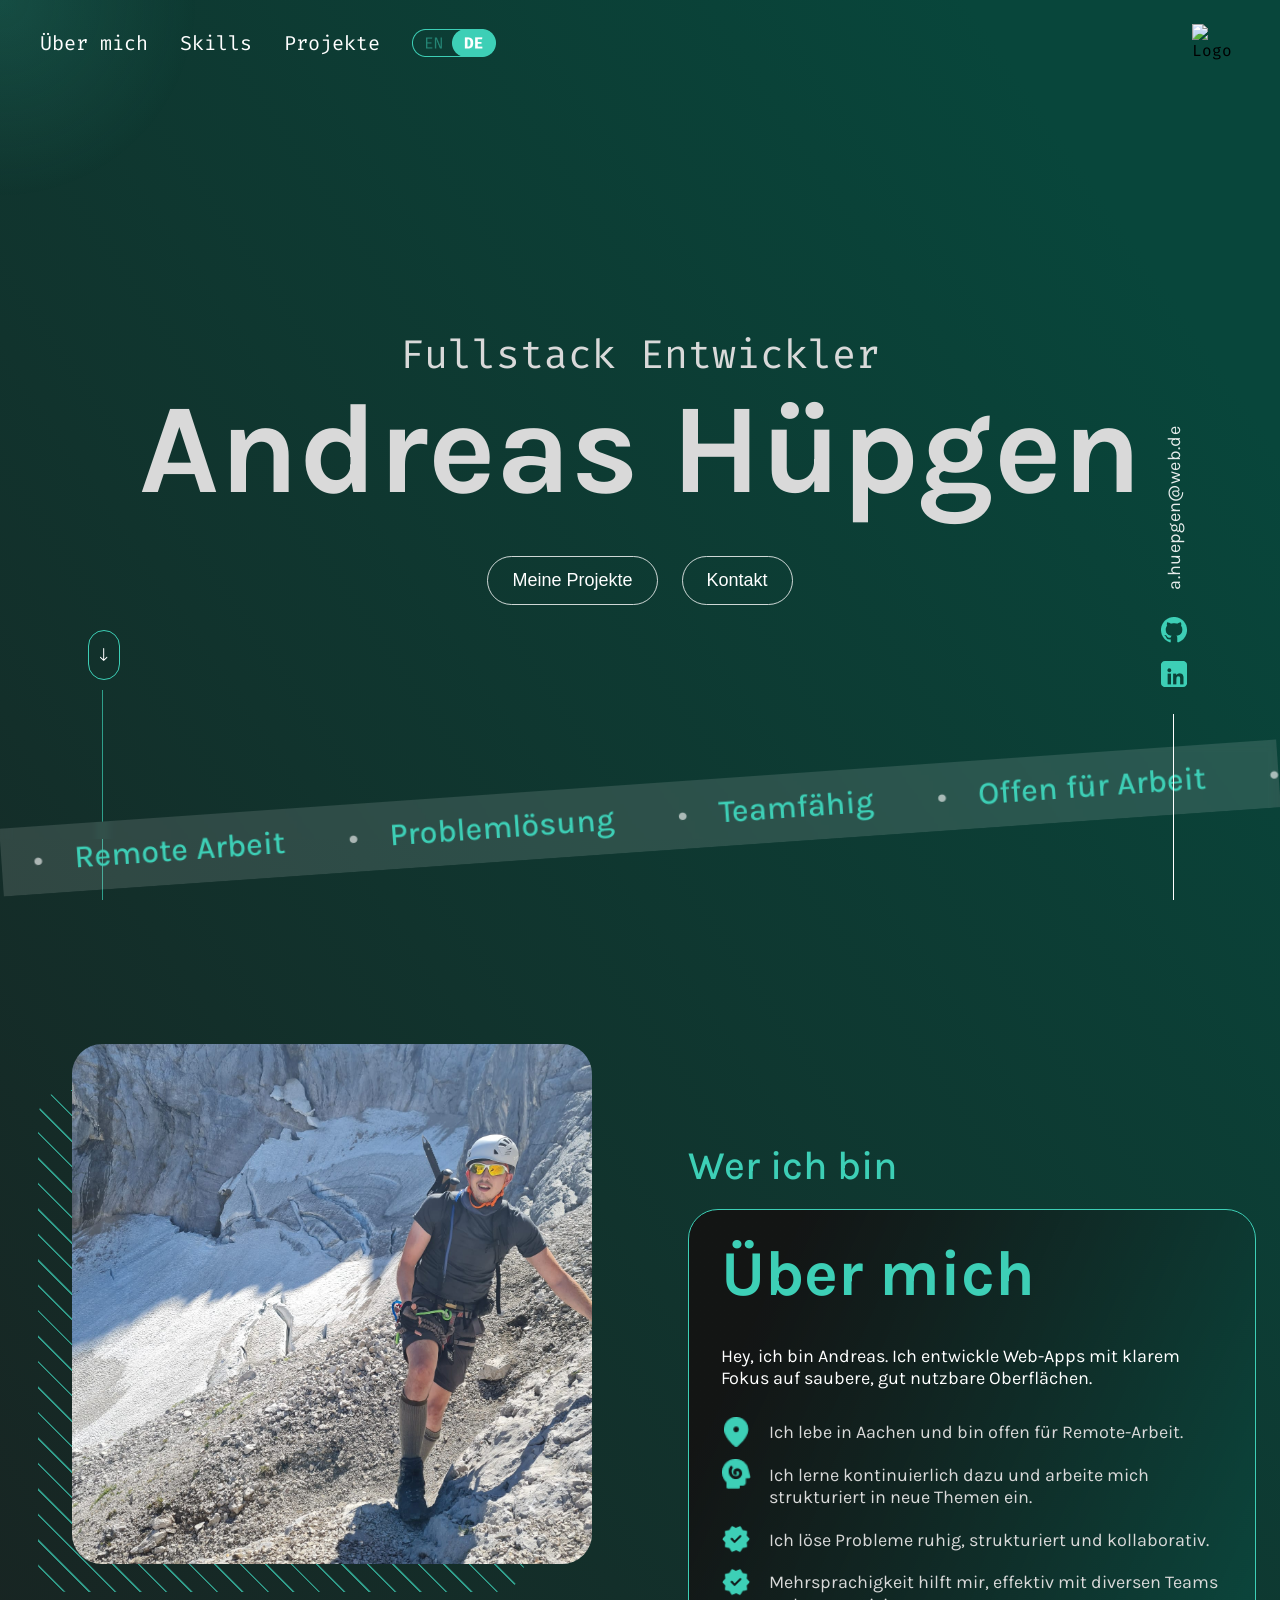
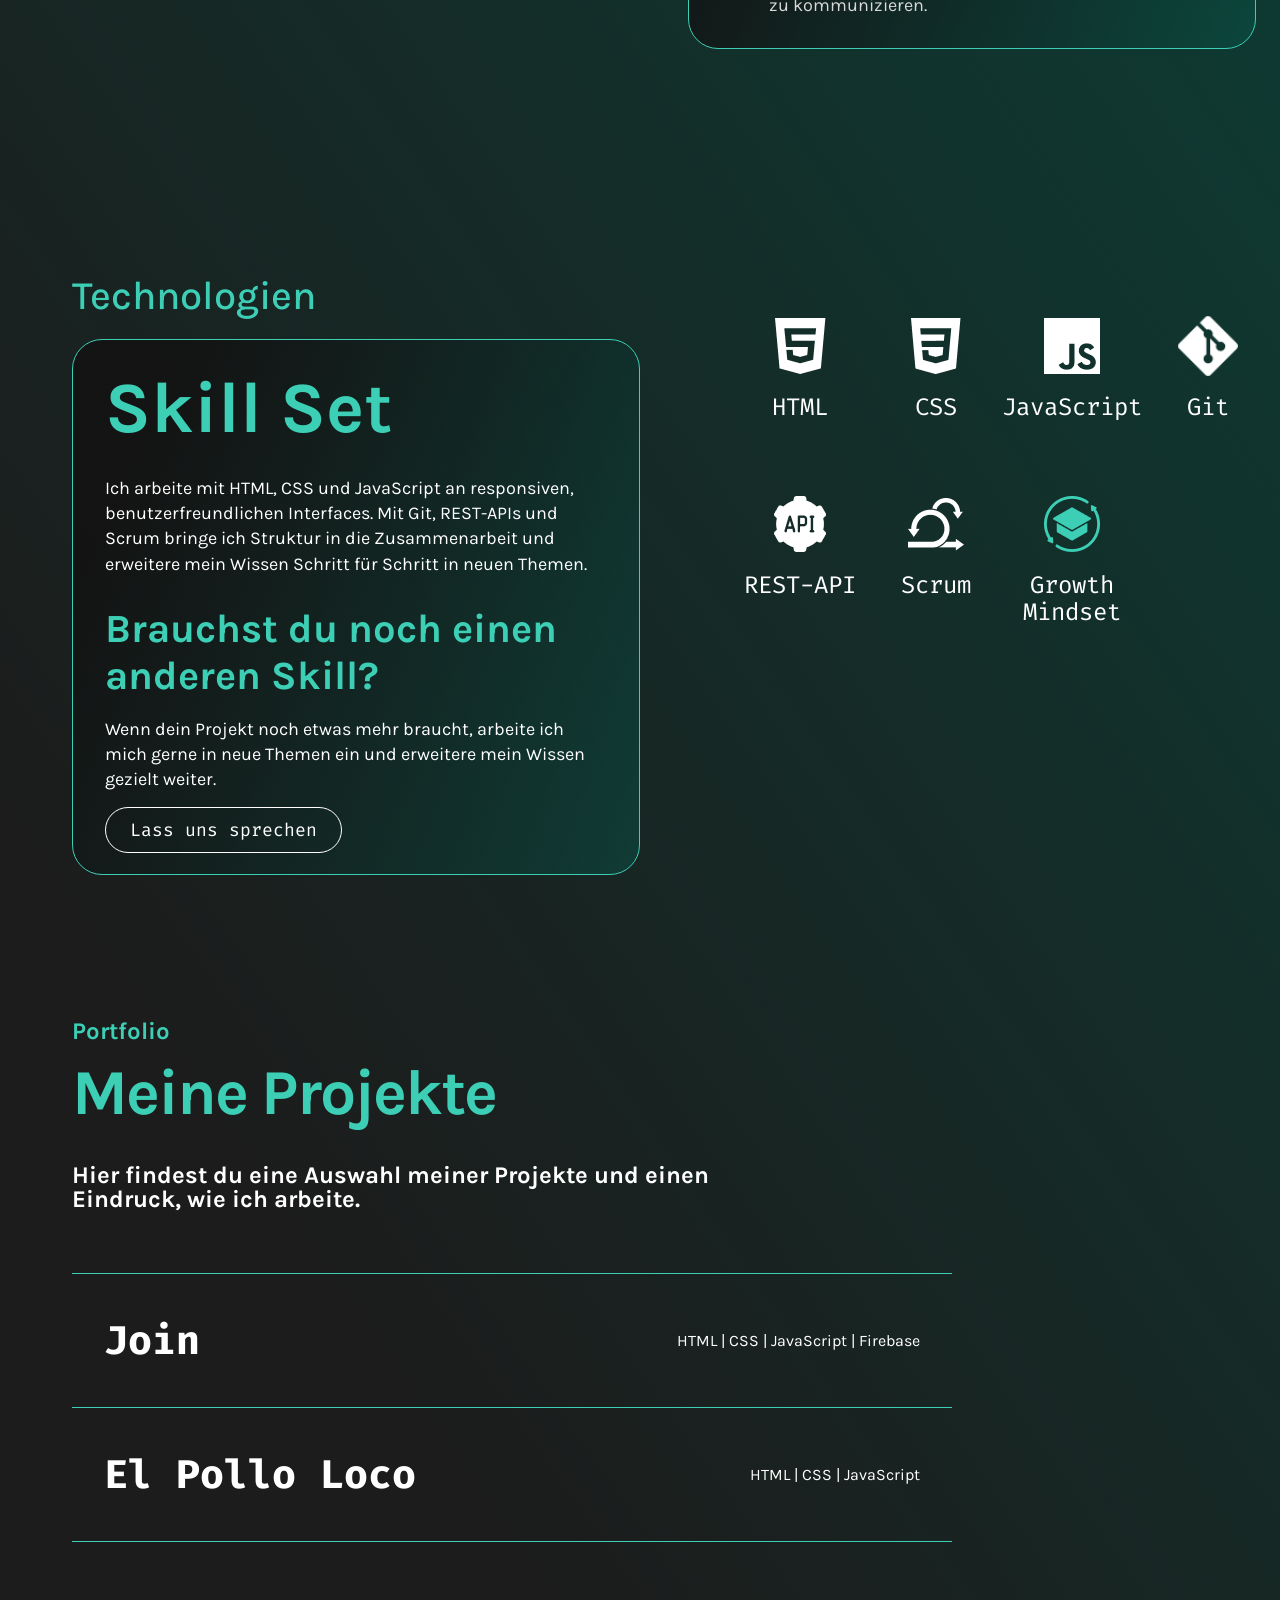
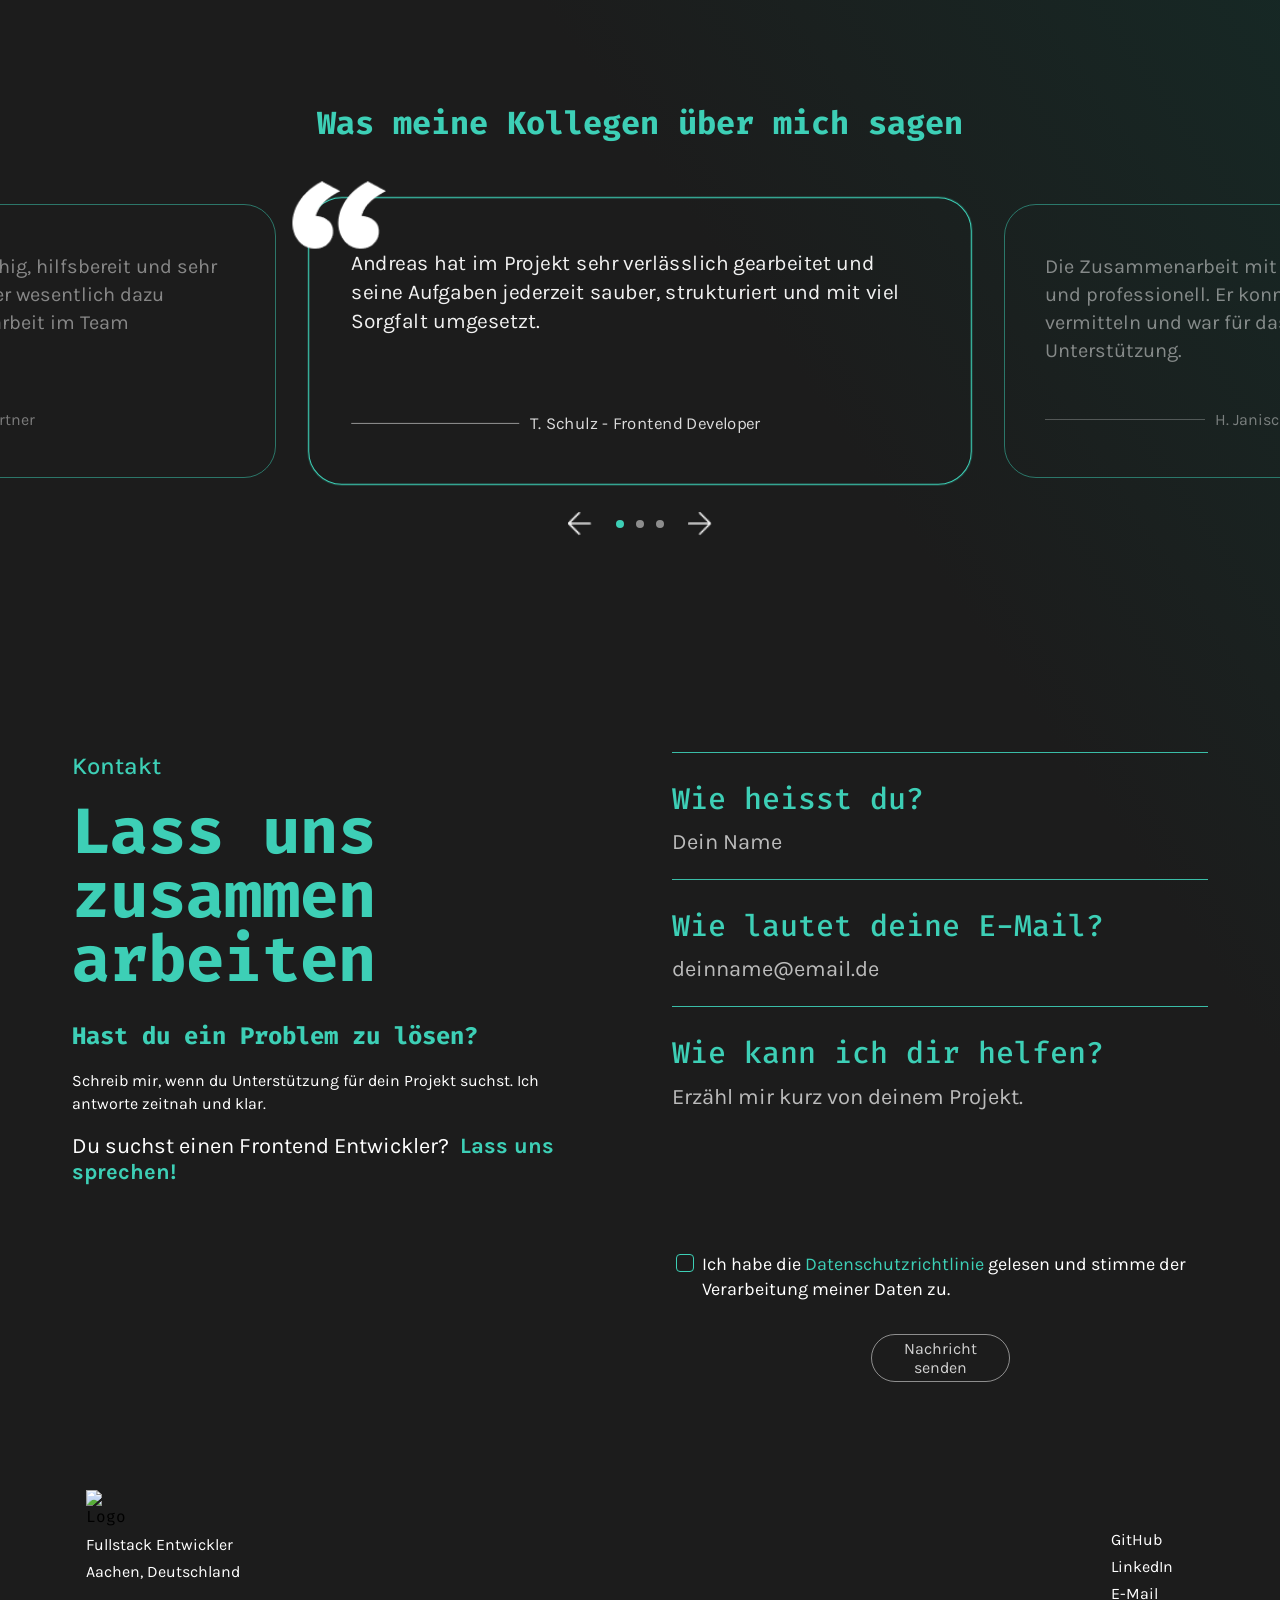
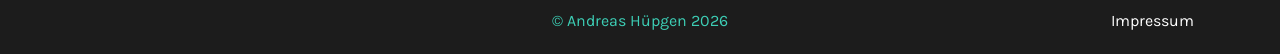
==== commit 6a7e9783: "improved form validation, added styling features such a button hover effect. changed navbar on legal" ====
--- a/index.html
+++ b/index.html
@@ -18,12 +18,13 @@
     <link rel="stylesheet" href="./styles/footer.css">
     <link rel="stylesheet" href="./styles/responsive.css">
 </head>
-<body onload="initializePage()">
+<body id="top" onload="initializePage()">
     <div class="cursor-glow" id="cursor-glow" aria-hidden="true"></div>
-    <div class="hero-section content">
+    <div class="hero-section">
+        <div class="hero-section-inner content">
         <div class="nav-bar">
             <div class="nav-links" id="nav-links">
-                <a id="nav-about" href="#about">Ueber mich</a>
+                <a id="nav-about" href="#about">Über mich</a>
                 <a id="nav-skills" href="#skills">Skills</a>
                 <a id="nav-projects" href="#projects">Projekte</a>
                 <div class="lang-switch">
@@ -31,7 +32,7 @@
                     <label for="language-toggle"></label>
                 </div>
             </div>
-            <img src="./assets/logo/logo.png" alt="Logo" class="logo">
+            <img src="./assets/logo/logo.png" alt="Logo" class="logo" onclick="location.href='./index.html'">
             <button class="burger-button" id="burger-button" type="button" aria-label="Open menu" aria-controls="nav-links" aria-expanded="false">
                 <span></span>
                 <span></span>
@@ -42,8 +43,8 @@
         <p id="hero-role">Fullstack Entwickler</p>
        <h1>Andreas Hüpgen</h1>
        <div class="button-div">
-    <button id="hero-btn-work" onclick="location.href='#projects-kicker'">Meine Projekte</button>
-    <button id="hero-btn-contact" onclick="location.href='#contact'">Kontakt</button>
+    <button id="hero-btn-work" onclick="location.href='#projects-kicker'"><span>Meine Projekte</span></button>
+    <button id="hero-btn-contact" onclick="location.href='#contact'"><span>Kontakt</span></button>
        </div>
 </div>
     <div class="hero-floating-group">
@@ -57,17 +58,17 @@
         <div class="carousel content">
             <div class="group">
                 <div class="card" id="carousel-remote-1">Remote Arbeit</div>
-                <div class="card" id="carousel-problem-1">Problemloesung</div>
-                <div class="card" id="carousel-team-1">Teamfaehig</div>
-                <div class="card" id="carousel-open-1">Offen fuer Arbeit</div>
+                <div class="card" id="carousel-problem-1">Problemlösung</div>
+                <div class="card" id="carousel-team-1">Teamfähig</div>
+                <div class="card" id="carousel-open-1">Offen für Arbeit</div>
                 <div class="card" id="carousel-fullstack-1">Fullstack Entwicklung</div>
                 <div class="card" id="carousel-location-1">Standort Aachen</div>
             </div>
             <div aria-hidden class="group">
                 <div class="card" id="carousel-remote-2">Remote Arbeit</div>
-                <div class="card" id="carousel-problem-2">Problemloesung</div>
-                <div class="card" id="carousel-team-2">Teamfaehig</div>
-                <div class="card" id="carousel-open-2">Offen fuer Arbeit</div>
+                <div class="card" id="carousel-problem-2">Problemlösung</div>
+                <div class="card" id="carousel-team-2">Teamfähig</div>
+                <div class="card" id="carousel-open-2">Offen für Arbeit</div>
                 <div class="card" id="carousel-fullstack-2">Fullstack Entwicklung</div>
                 <div class="card" id="carousel-location-2">Standort Aachen</div>
             </div>
@@ -88,8 +89,9 @@
             <hr class="divider-right">
         </div>
     </div>
-</div>
-    <section class="about content" id="about">
+    </div>
+    <section class="about" id="about">
+        <div class="about-inner content">
         <div class="about-wrapper">
             <div class="about-image-frame">
                 <div class="about-image-stripes" aria-hidden="true"></div>
@@ -100,25 +102,27 @@
             <div class="about-text">
                 <p class="about-kicker" id="about-kicker">Wer ich bin</p>
                 <div class="about-card">
-                    <h2 id="about-title">Ueber mich</h2>
+                    <h2 id="about-title">Über mich</h2>
                     <p id="about-text">Hey, ich bin Andreas. Ich entwickle praktische Web-Apps und setze saubere UI-Designs in responsive Frontend-Erlebnisse um.</p>
                     <ul class="about-list">
-                        <li id="about-li-1">Ich lebe in Aachen und bin offen fuer Remote-Arbeit.</li>
+                        <li id="about-li-1">Ich lebe in Aachen und bin offen für Remote-Arbeit.</li>
                         <li id="about-li-2">Ich lerne gerne neue Technologien und verbessere mich kontinuierlich.</li>
-                        <li id="about-li-3">Ich loese Probleme ruhig, strukturiert und kollaborativ.</li>
+                        <li id="about-li-3">Ich löse Probleme ruhig, strukturiert und kollaborativ.</li>
                         <li id="about-li-4">Mehrsprachigkeit hilft mir, effektiv mit diversen Teams zu kommunizieren.</li>
                     </ul>
                 </div>
             </div>
         </div>
-    </section>
-    <section class="skills content" id="skills">
+        </div>
+    </section>
+    <section class="skills" id="skills">
+        <div class="skills-inner content">
         <div class="skills-wrapper">
             <div class="skills-text">
                 <p class="skills-kicker" id="skills-kicker">Technologien</p>
                 <div class="skills-card">
                     <h2 id="skills-title">Skill Set</h2>
-                    <p id="skills-text">Ich habe ein solides Fundament in der Frontend-Entwicklung und arbeite sicher mit HTML, CSS und JavaScript, um responsive und benutzerfreundliche Interfaces umzusetzen. Mit Git, REST-APIs und Scrum bringe ich ausserdem Struktur in die Zusammenarbeit und bleibe durch mein Growth Mindset offen fuer neue Technologien und kontinuierliches Lernen.</p>
+                    <p id="skills-text">Ich habe ein solides Fundament in der Frontend-Entwicklung und arbeite sicher mit HTML, CSS und JavaScript, um responsive und benutzerfreundliche Interfaces umzusetzen. Mit Git, REST-APIs und Scrum bringe ich ausserdem Struktur in die Zusammenarbeit und bleibe durch mein Growth Mindset offen für neue Technologien und kontinuierliches Lernen.</p>
                     <h3>
                         <span id="skills-need-prefix">Brauchst du noch einen</span>
                         <strong id="skills-need-strong"> anderen Skill?</strong>
@@ -158,17 +162,19 @@
                 </div>
             </div>
         </div>
-      
-    </section>
-    <div class="project-section content" id="projects">
+        </div>
+    </section>
+    <section class="project-section" id="projects">
+        <div class="project-section-inner content">
         <div class="project-header">
             <p id="projects-kicker">Portfolio</p>
             <h2 id="projects-title">Meine Projekte</h2>
-            <p class="projects-description" id="projects-text">Erkunde eine Auswahl meiner Arbeiten - interagiere mit Projekten, um meine Faehigkeiten in Aktion zu sehen.</p>
+            <p class="projects-description" id="projects-text">Erkunde eine Auswahl meiner Arbeiten - interagiere mit Projekten, um meine Fähigkeiten in Aktion zu sehen.</p>
         </div>
         <div class="project-list" id="project-list"></div>
-    </div>
-    <div class="project-modal" id="project-modal" aria-hidden="true">
+        </div>
+    </section>
+    <div class="project-modal" id="project-modal" aria-hidden="true" inert>
         <div class="project-modal-backdrop" id="project-modal-backdrop"></div>
         <section class="project-modal-panel content" id="project-modal-panel" aria-modal="true" role="dialog" aria-labelledby="project-modal-name">
             <button class="project-modal-close" id="project-modal-close" type="button" aria-label="Close project details">×</button>
@@ -176,6 +182,7 @@
         </section>
     </div>
     <section class="references" id="references">
+        <div class="references-inner content">
         <div class="references-wrapper">
             <h2 class="references-title" id="references-title">Referenzen</h2>
 
@@ -192,14 +199,16 @@
                 <button class="reference-arrow" id="reference-next" type="button" aria-label="Next reference">→</button>
             </div>
         </div>
-    </section>
-    <section class="contact content" id="contact" >
+        </div>
+    </section>
+    <section class="contact" id="contact" >
+        <div class="contact-inner content">
         <div class="contact-wrapper">
             <div class="contact-copy">
                 <p class="contact-kicker" id="contact-kicker">Kontakt</p>
                 <h2 class="contact-title" id="contact-title">Lass uns zusammen arbeiten</h2>
-                <h3 class="contact-subtitle" id="contact-subtitle">Hast du ein Problem zu loesen?</h3>
-                <p class="contact-description" id="contact-description">Schreib mir, wenn du Unterstuetzung fuer dein Projekt suchst. Ich antworte zeitnah und klar.</p>
+                <h3 class="contact-subtitle" id="contact-subtitle">Hast du ein Problem zu lösen?</h3>
+                <p class="contact-description" id="contact-description">Schreib mir, wenn du Unterstützung für dein Projekt suchst. Ich antworte zeitnah und klar.</p>
                 <p class="contact-note">
                     <span id="contact-note-prefix">Du suchst einen Frontend Entwickler?</span>
                     <a href="mailto:a.huepgen@web.de" id="contact-note-link">Lass uns sprechen!</a>
@@ -220,7 +229,7 @@
 
                 <div class="contact-field">
                     <label for="contact-message" id="contact-message-label">Wie kann ich dir helfen?</label>
-                    <textarea id="contact-message" name="message" placeholder="Erzaehl mir kurz von deinem Projekt." rows="4" minlength="10" required></textarea>
+                    <textarea id="contact-message" name="message" placeholder="Erzähl mir kurz von deinem Projekt." rows="4" minlength="10" required></textarea>
                     
                 </div>
 
@@ -236,11 +245,13 @@
                 <button type="submit" class="contact-submit" id="contact-submit">Nachricht senden</button>
             </form>
         </div>
-    </section>
-    <footer class="site-footer content">
+        </div>
+    </section>
+    <footer class="site-footer">
+        <div class="site-footer-inner content">
         <div class="footer-wrapper">
             <div class="footer-brand">
-                <img src="./assets/logo/logo.png" alt="Logo" class="footer-logo">
+                <img src="./assets/logo/logo.png" alt="Logo" class="footer-logo" onclick="location.href='./index.html'">
                 <p class="footer-role" id="footer-role">Fullstack Developer</p>
                 <p class="footer-location" id="footer-location">Aachen, Germany</p>
             </div>
@@ -253,6 +264,7 @@
                 <a href="mailto:a.huepgen@web.de" id="footer-email">Email</a>
                 <a href="./legal-notice.html" id="footer-legal">Legal Notice</a>
             </nav>
+        </div>
         </div>
     </footer>
     <script src="./js/data/de.js"></script>
--- a/styles/base.css
+++ b/styles/base.css
@@ -8,6 +8,7 @@
 body {
   margin: 0;
   background-color: #1c1c1c;
+    
 }
 
 .content {
--- a/styles/hero.css
+++ b/styles/hero.css
@@ -1,15 +1,20 @@
 .hero-section {
   width: 100%;
+  background: linear-gradient(55.22deg, #1c1c1c 36.26%, #08463b 93.28%);
+}
+
+.hero-section-inner {
   height: 100vh;
   position: relative;
   isolation: isolate;
- overflow: hidden;
+  overflow: hidden;
   display: flex;
   flex-direction: column;
   justify-content: center;
   align-items: center;
-  background: linear-gradient(55.22deg, #1c1c1c 36.26%, #08463b 93.28%);
-}
+
+}
+
 
 
 .nav-bar {
@@ -41,11 +46,11 @@
 
 .logo {
   width: 48px;
-  height: 48px;
-  opacity: 0.8;
+  height: auto;
+  object-fit: contain;
   margin-left: auto;
+  flex-shrink: 0;
   transition:
-    opacity 0.3s ease,
     transform 0.3s ease;
 }
 
@@ -107,6 +112,36 @@
   margin-top: 32px;
 }
 
+.button-div button {
+  display: inline-flex;
+  align-items: center;
+  justify-content: flex-start;
+  overflow: hidden;
+  white-space: nowrap;
+  border-color: rgba(255, 255, 255, 0.8);
+  transition:
+    color 0.3s ease,
+    border-color 0.3s ease;
+}
+
+.button-div button span {
+  display: block;
+  width: max-content;
+  transform: translateX(0);
+  transition: transform 0.8s linear;
+}
+
+.button-div button:hover,
+.button-div button:focus-visible {
+  color: #3dcfb6;
+  border-color: #3dcfb6;
+}
+
+.button-div button:hover span,
+.button-div button:focus-visible span {
+  transform: translateX(-260%);
+}
+
 .hero-floating-group {
   position: absolute;
   inset: 0;
--- a/styles/about.css
+++ b/styles/about.css
@@ -1,4 +1,8 @@
 .about {
+  width: 100%;
+}
+
+.about-inner {
   min-height: 100vh;
   display: flex;
   align-items: flex-start;
--- a/styles/skills.css
+++ b/styles/skills.css
@@ -1,14 +1,12 @@
 .skills {
-  min-height: 100vh;
+  width: 100%;
+}
+
+.skills-inner {
   display: flex;
   align-items: flex-start;
   padding: 72px;
   box-sizing: border-box;
-  background: radial-gradient(
-    22.43% 43.85% at 1.22% 52.45%,
-    rgba(8, 70, 59, 0.3) 0%,
-    #1c1c1c 100%
-  );
 }
 
 .skills-wrapper {
@@ -75,7 +73,6 @@
 }
 
 .skills-card h3 span,
-.skills-card h3 .accent,
 .skills-card h3 strong {
   color: #3dcfb6;
 }
--- a/styles/projects.css
+++ b/styles/projects.css
@@ -1,5 +1,8 @@
 .project-section {
- 
+  width: 100%;
+}
+
+.project-section-inner {
   display: flex;
   flex-direction: column;
   align-items: flex-start;
@@ -87,7 +90,7 @@
 
 .project-row-preview {
   position: absolute;
-  left: calc(100% + 32px);
+  left: calc(100% + 72px);
   top: 50%;
   width: 320px;
   height: 220px;
@@ -102,15 +105,15 @@
 .project-row-preview::before {
   content: "";
   position: absolute;
-  left: -20px;
+  right: -20px;
   top: 20px;
   width: 100%;
   height: 100%;
   border-radius: 12px;
   background: repeating-linear-gradient(
-    45deg,
+    135deg,
     rgba(61, 207, 182, 0.8) 0 1px,
-    transparent 2px 14px
+    transparent 2px 12px
   );
 }
 
@@ -185,6 +188,7 @@
   justify-content: center;
   padding: 40px;
   box-sizing: border-box;
+  z-index: 3000;
 }
 
 .project-modal.is-open {
@@ -194,7 +198,7 @@
 .project-modal-backdrop {
   position: absolute;
   inset: 0;
-  background: rgba(0, 0, 0, 0.78);
+  background: #000000;
 }
 
 .project-modal-panel {
@@ -284,7 +288,7 @@
   gap: 6px;
   color: #ffffff;
   font-family: "Karla", sans-serif;
-  font-size: 12px;
+  font-size: 16px;
   line-height: 1;
 }
 
--- a/styles/references.css
+++ b/styles/references.css
@@ -1,4 +1,9 @@
-.references {  box-sizing: border-box;
+.references {
+  width: 100%;
+}
+
+.references-inner {
+  box-sizing: border-box;
   display:flex;
   flex-direction: row;
   align-items: center;
@@ -70,17 +75,10 @@
 }
 
 .references-stage::after {
-  content: "";
+  content: none;
   position: absolute;
   inset: 0;
   pointer-events: none;
-  background: linear-gradient(
-    90deg,
-    #1c1c1c 0%,
-    rgba(28, 28, 28, 0) 12%,
-    rgba(28, 28, 28, 0) 88%,
-    #1c1c1c 100%
-  );
 }
 
 .reference-card {
@@ -96,7 +94,7 @@
   flex-direction: column;
   justify-content: space-between;
   gap: 44px;
-  background: rgba(61, 207, 182, 0.3);
+  background: transparent;
   transition: opacity 0.25s ease, transform 0.25s ease, filter 0.25s ease;
 }
 
@@ -110,7 +108,7 @@
   opacity: 1;
   transform: scale(1.05);
   filter: none;
-  background: rgba(61, 207, 182, 0.3);
+  background: transparent;
   box-shadow: 0 0 0 1px rgba(61, 207, 182, 0.2);
   
 }
@@ -148,7 +146,7 @@
   margin: 0;
   color: rgba(255, 255, 255, 0.84);
   font-family: "Karla", sans-serif;
-  font-size: 15px;
+  font-size: 16px;
   font-weight: 400;
   white-space: nowrap;
 }
--- a/styles/contact.css
+++ b/styles/contact.css
@@ -1,4 +1,8 @@
 .contact {
+  width: 100%;
+}
+
+.contact-inner {
   padding: 72px;
   box-sizing: border-box;
 }
@@ -98,6 +102,12 @@
   padding: 0;
 }
 
+.contact-field textarea {
+  display: block;
+  min-height: 5.4em;
+  line-height: 1.35;
+}
+
 .contact-field input::placeholder,
 .contact-field textarea::placeholder {
   color: rgba(255, 255, 255, 0.7);
@@ -109,15 +119,42 @@
   color: #ec7b7b;
 }
 
+.contact-field-error {
+  margin: 6px 0 0;
+  color: #ec7b7b;
+  font-family: "Karla", sans-serif;
+  font-size: 16px;
+  line-height: 1.35;
+  min-height: 0;
+  opacity: 0;
+  transition: opacity 0.2s ease;
+}
+
+.contact-field-error.is-visible {
+  opacity: 1;
+}
+
 .contact-check {
-  display: flex;
-  align-items: flex-start;
-  gap: 12px;
+  display: grid;
+  grid-template-columns: 18px minmax(0, 1fr);
+  column-gap: 12px;
+  row-gap: 6px;
+  align-items: start;
   margin: 26px 0;
   color: #ffffff;
   font-family: "Karla", sans-serif;
   font-size: 18px;
   line-height: 1.4;
+}
+
+.contact-check > span {
+  grid-column: 2;
+  min-width: 0;
+}
+
+.contact-check .contact-field-error {
+  grid-column: 1 / -1;
+  margin-top: 0;
 }
 
 .contact-check input {
@@ -131,7 +168,7 @@
   background: transparent;
   cursor: pointer;
   display: inline-block;
-  flex-shrink: 0;
+  grid-column: 1;
 }
 
 .contact-check input.is-error {
--- a/styles/footer.css
+++ b/styles/footer.css
@@ -1,4 +1,8 @@
 .site-footer {
+  width: 100%;
+}
+
+.site-footer-inner {
   padding: 36px 86px 0;
   box-sizing: border-box;
 }
@@ -22,10 +26,9 @@
 
 .footer-logo {
   width: 48px;
-  height: 48px;
-  opacity: 1;
-  transition:
-    opacity 0.3s ease;
+  height: auto;
+  object-fit: contain;
+  flex-shrink: 0;
 }
 
 .footer-logo:hover {
--- a/styles/responsive.css
+++ b/styles/responsive.css
@@ -40,21 +40,6 @@
     font-size: 26px;
   }
 
-  .legal-header {
-    padding: 8px 40px 0;
-  }
-
-  .legal-nav {
-    grid-template-columns: 1fr;
-    justify-items: center;
-    padding: 16px 8px;
-  }
-
-  .legal-links {
-    flex-wrap: wrap;
-    gap: 16px;
-  }
-
   .legal-main {
     padding: 28px 40px 0;
   }
@@ -63,7 +48,7 @@
     font-size: 52px;
   }
 
-  .about {
+  .about-inner {
     padding: 80px 40px;
   }
 
@@ -107,7 +92,7 @@
     font-size: 17px;
   }
 
-  .skills {
+  .skills-inner {
     padding: 80px 40px;
   }
 
@@ -125,7 +110,7 @@
     padding-top: 0;
   }
 
-  .project-section {
+  .project-section-inner {
     padding: 80px 40px;
     align-items: center;
   }
@@ -152,7 +137,7 @@
   }
 
   .project-stack {
-    font-size: 14px;
+    font-size: 16px;
   }
 
   .project-row-preview {
@@ -193,15 +178,15 @@
     bottom: 24px;
   }
 
-  .references {
+  .references-inner {
     padding: 80px 40px;
   }
 
-  .contact {
+  .contact-inner {
     padding: 80px 40px;
   }
 
-  .site-footer {
+  .site-footer-inner {
     padding: 24px 40px 40px;
   }
 
@@ -265,7 +250,7 @@
     z-index: 1001;
   }
 
-  .hero-section {
+  .hero-section-inner {
     height: auto;
     min-height: 100vh;
     padding: 116px 20px 104px;
@@ -288,6 +273,7 @@
   .logo {
     order: 1;
     width: 112px;
+    height: auto;
     margin-left: 0;
   }
 
@@ -394,57 +380,11 @@
     padding: 0 18px;
   }
 
-  .legal-header,
   .legal-main {
     padding-left: 20px;
     padding-right: 20px;
   }
 
-  .legal-page .legal-nav {
-    grid-template-columns: auto 1fr auto;
-    align-items: center;
-    justify-items: stretch;
-    gap: 12px;
-  }
-
-  .legal-page .legal-links {
-    position: fixed;
-    top: 88px;
-    right: 16px;
-    width: min(60vw, 246px);
-    display: none;
-    flex-direction: column;
-    align-items: center;
-    justify-content: center;
-    gap: 16px;
-    min-height: 246px;
-    padding: 30px 20px 24px;
-    border: 1px solid #3dcfb6;
-    border-radius: 34px;
-    background: linear-gradient(120deg, #1c1c1c 8%, #0e5a4f 100%);
-    box-sizing: border-box;
-    box-shadow: 0 20px 44px rgba(0, 0, 0, 0.45);
-    z-index: 1001;
-  }
-
-  .legal-page .legal-links .lang-switch {
-    margin-top: 2px;
-    align-self: center;
-    order: 5;
-  }
-
-  body.legal-page.nav-menu-open .legal-links {
-    display: flex;
-  }
-
-  .legal-page .legal-burger {
-    display: block;
-    position: fixed;
-    top: 20px;
-    right: 20px;
-    z-index: 1002;
-  }
-
   .legal-title {
     font-size: 40px;
     margin-bottom: 32px;
@@ -454,12 +394,11 @@
     font-size: 22px;
   }
 
-  .legal-block p,
-  .legal-links a {
-    font-size: 16px;
-  }
-
-  .project-section {
+  .legal-block p {
+    font-size: 16px;
+  }
+
+  .project-section-inner {
     padding: 56px 20px;
     align-items: center;
   }
@@ -561,7 +500,7 @@
 
   .project-modal-about {
     margin-bottom: 10px;
-    font-size: 14px;
+    font-size: 16px;
   }
 
   .project-modal-description {
@@ -588,24 +527,24 @@
   .project-modal-next {
     right: 24px;
     bottom: 20px;
-    font-size: 15px;
-  }
-
-  .references {
+    font-size: 16px;
+  }
+
+  .references-inner {
     padding: 72px 20px 52px;
   }
 
-  .contact {
+  .contact-inner {
     padding: 56px 20px;
   }
 
-  .site-footer {
+  .site-footer-inner {
     padding: 16px 20px 32px;
   }
 
   .footer-logo {
     width: 112px;
-    height: 48px;
+    height: auto;
   }
 
   .footer-role,
@@ -755,13 +694,12 @@
     z-index: 1001;
   }
 
-  .hero-section {
+  .hero-section-inner {
     height: 100vh;
     min-height: 844px;
     padding: 32px 16px 0;
     justify-content: center;
     align-items: center;
-    background: linear-gradient(55.22deg, #1c1c1c 36.26%, #08463b 93.28%);
     overflow: hidden;
     isolation: auto;
   }
@@ -839,29 +777,6 @@
     gap: 14px;
   }
 
-  .legal-page .legal-links {
-    top: 82px;
-    right: 12px;
-    width: min(64vw, 236px);
-    min-height: 224px;
-    padding: 26px 16px 20px;
-    gap: 14px;
-  }
-
-  .legal-page .legal-links .lang-switch {
-    margin-top: 2px;
-    align-self: center;
-    order: 5;
-  }
-
-  .legal-page .legal-burger {
-    top: 32px;
-    right: 16px;
-    width: 48px;
-    height: 48px;
-    z-index: 1002;
-  }
-
   .nav-links a {
     font-size: 16px;
     line-height: 1.2;
@@ -869,7 +784,7 @@
 
   .logo {
     width: 35px;
-    height: 48px;
+    height: auto;
     margin-left: 0;
   }
 
@@ -928,7 +843,7 @@
     margin-right: 20px;
   }
 
-  .about {
+  .about-inner {
     padding: 56px 20px;
   }
 
@@ -951,7 +866,7 @@
     font-size: 16px;
   }
 
-  .skills {
+  .skills-inner {
     padding: 56px 20px;
   }
 
@@ -1008,12 +923,12 @@
   }
 
   .project-modal-description {
-    font-size: 14px;
+    font-size: 16px;
     line-height: 1.45;
   }
 
   .project-tech-badge {
-    font-size: 11px;
+    font-size: 16px;
   }
 
   .project-tech-image {
@@ -1036,7 +951,7 @@
   .project-modal-next {
     right: 16px;
     bottom: 18px;
-    font-size: 14px;
+    font-size: 16px;
   }
 
   .project-item {
@@ -1050,11 +965,11 @@
     text-align: left;
   }
 
-  .references {
+  .references-inner {
     padding: 56px 16px 44px;
   }
 
-  .site-footer {
+  .site-footer-inner {
     padding: 30px 18px 20px;
   }
 
@@ -1072,7 +987,7 @@
 
   .footer-logo {
     width: 35px;
-    height: 48px;
+    height: auto;
   }
 
   .footer-role,
@@ -1138,7 +1053,7 @@
   }
 
   .reference-name {
-    font-size: 15px;
+    font-size: 16px;
   }
 
   .reference-line {
@@ -1159,7 +1074,7 @@
     z-index: 1001;
   }
 
-  .site-footer {
+  .site-footer-inner {
     padding: 30px 18px 20px;
   }
 
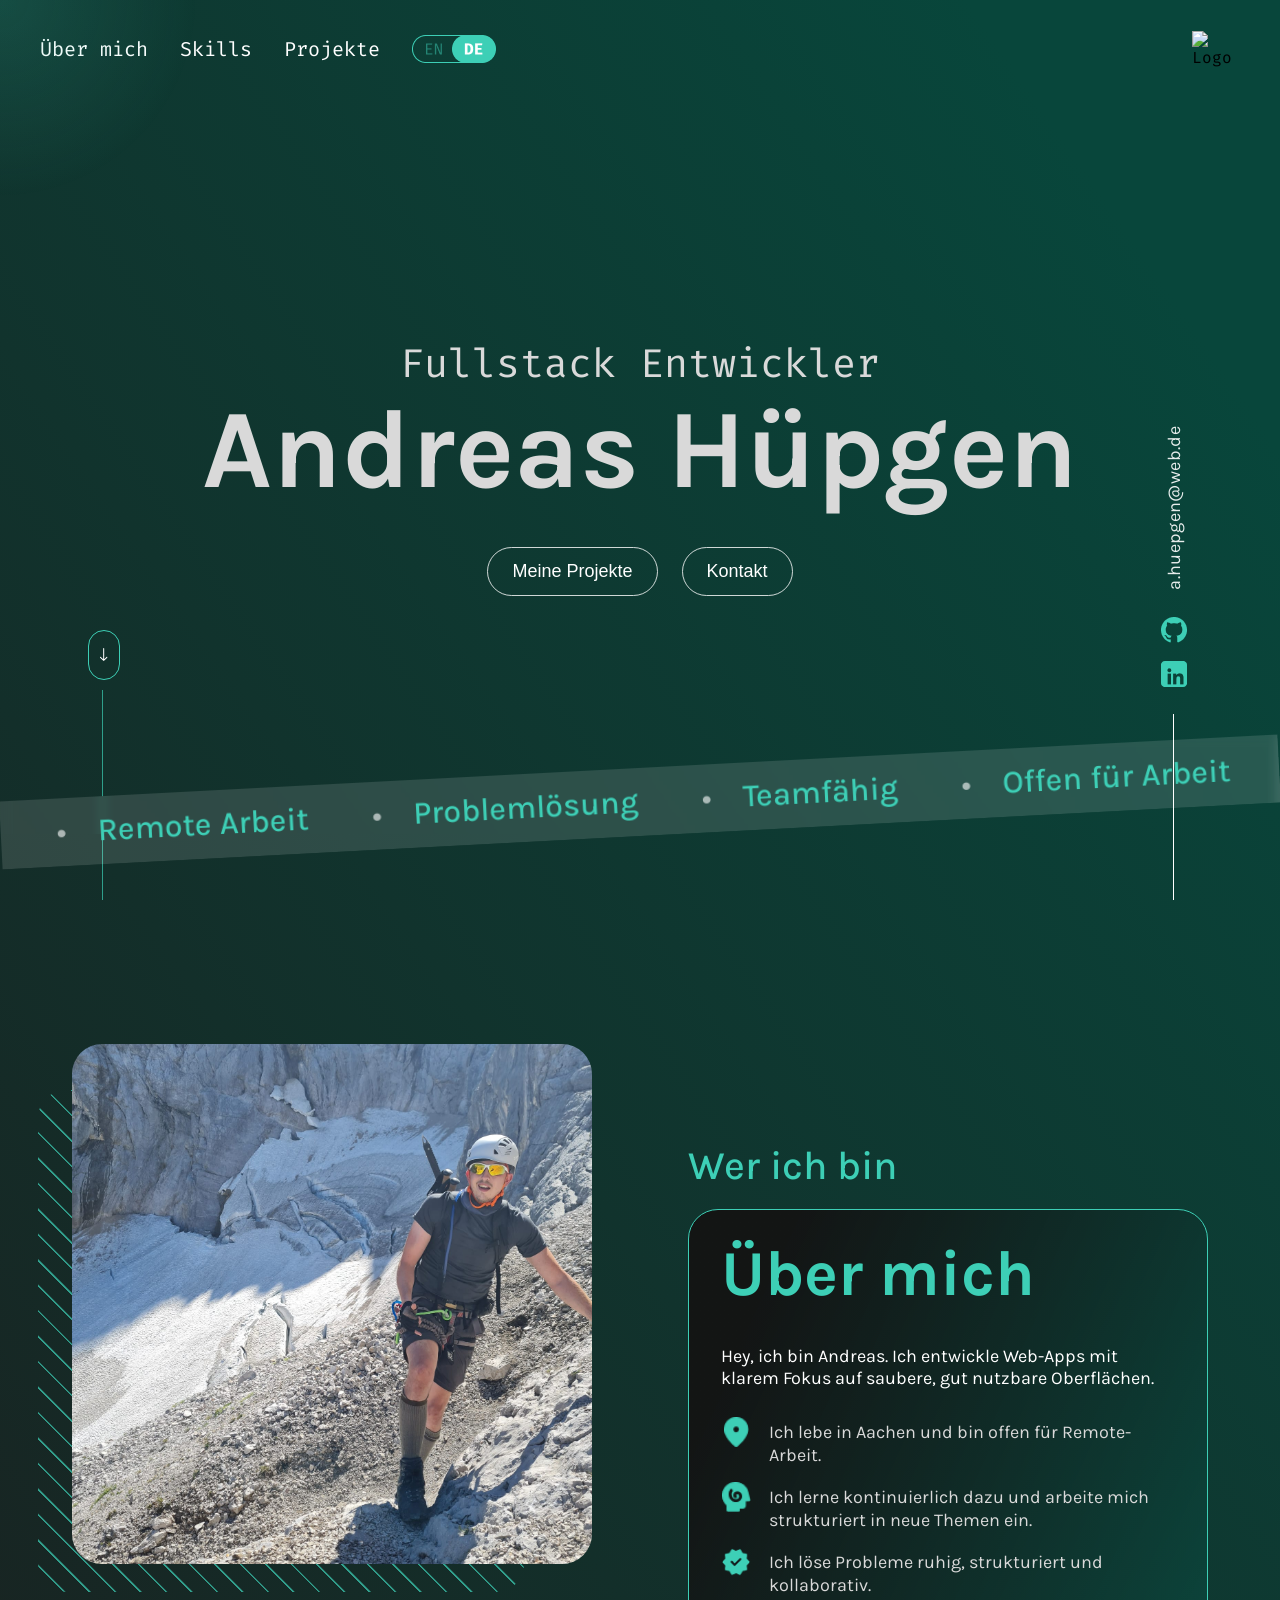
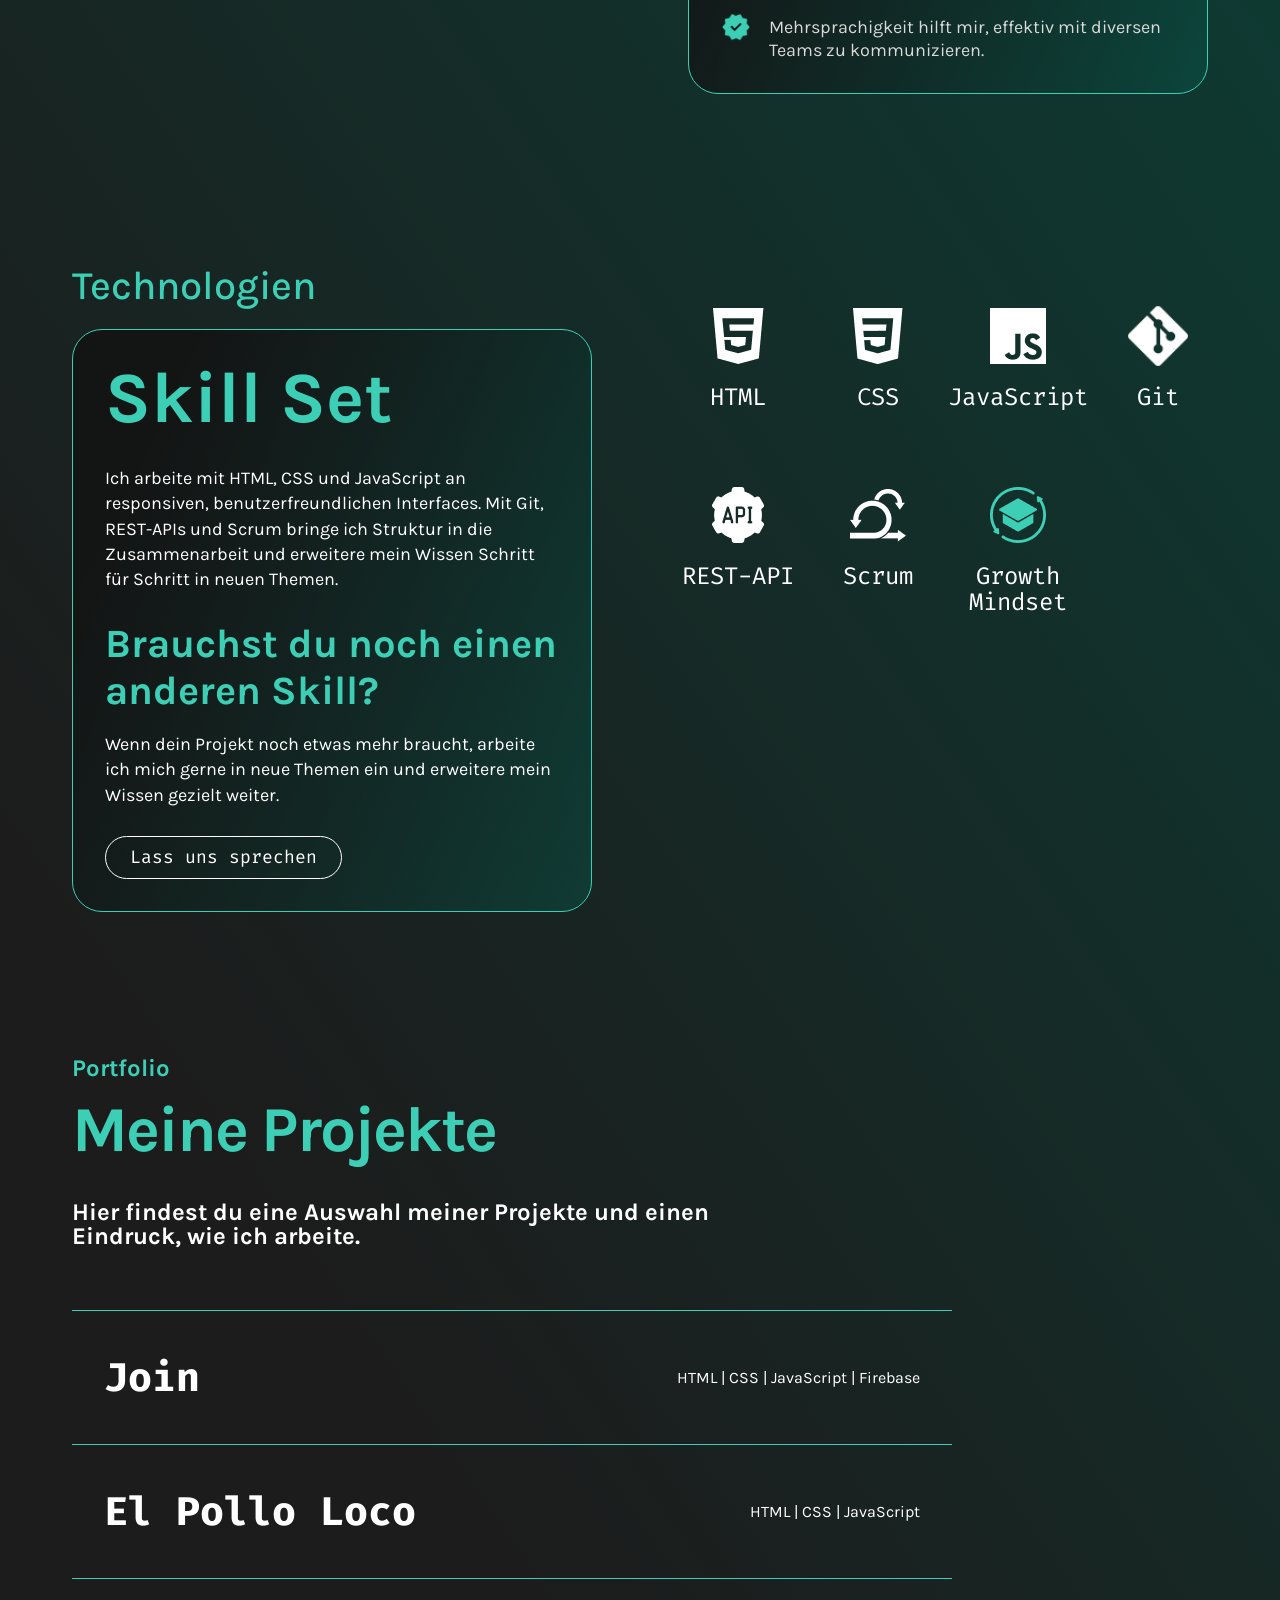
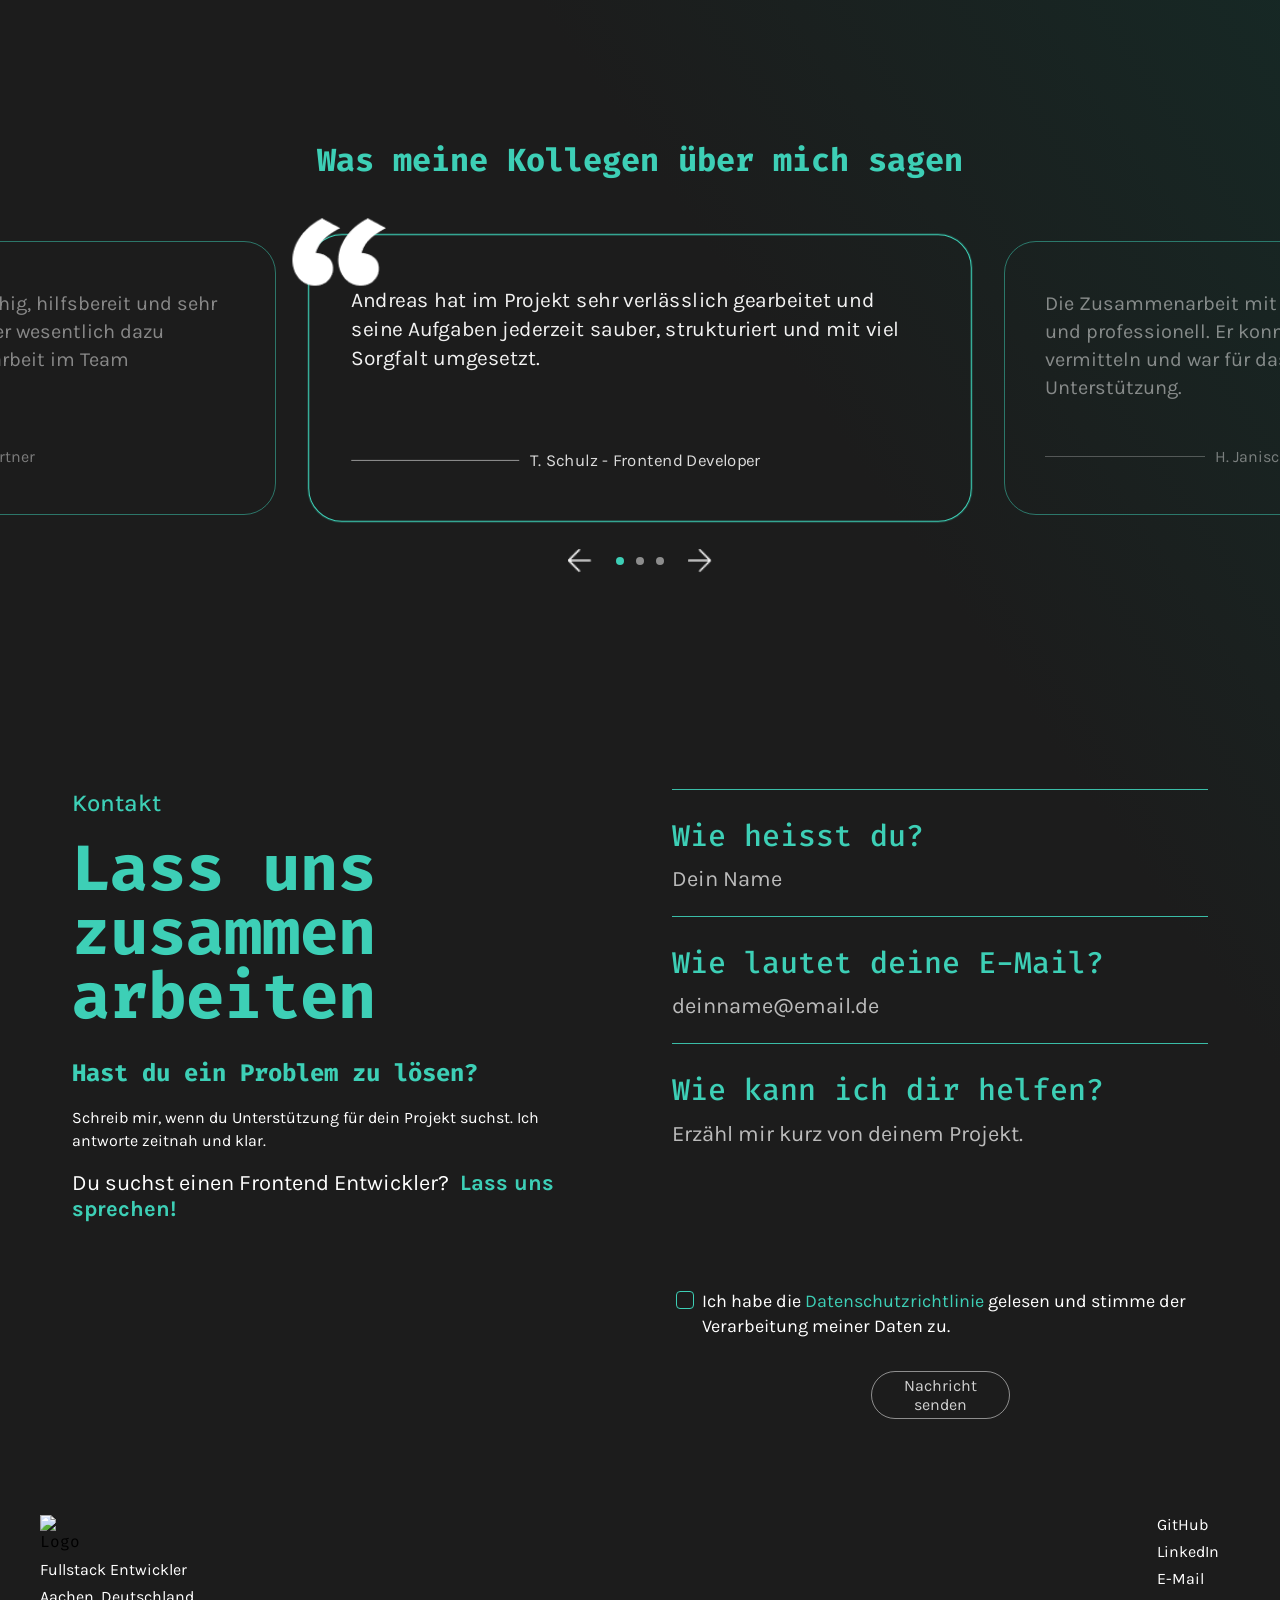
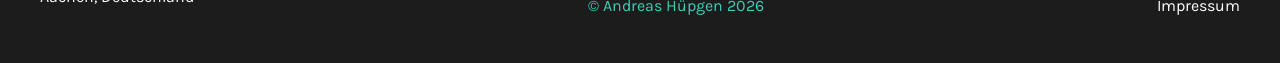
==== commit bb4aaa04: "feat: add privacy policy, fix contact path, improve mobile typography & legal layout" ====
--- a/index.html
+++ b/index.html
@@ -16,13 +16,12 @@
     <link rel="stylesheet" href="./styles/references.css">
     <link rel="stylesheet" href="./styles/contact.css">
     <link rel="stylesheet" href="./styles/footer.css">
-    <link rel="stylesheet" href="./styles/responsive.css">
 </head>
 <body id="top" onload="initializePage()">
     <div class="cursor-glow" id="cursor-glow" aria-hidden="true"></div>
     <div class="hero-section">
         <div class="hero-section-inner content">
-        <div class="nav-bar">
+        <div class="nav-bar content">
             <div class="nav-links" id="nav-links">
                 <a id="nav-about" href="#about">Über mich</a>
                 <a id="nav-skills" href="#skills">Skills</a>
@@ -39,7 +38,9 @@
                 <span></span>
             </button>
              </div>
+              
              <div class="hero-content">
+              
         <p id="hero-role">Fullstack Entwickler</p>
        <h1>Andreas Hüpgen</h1>
        <div class="button-div">
@@ -55,7 +56,7 @@
 </span>
         </a>
         <hr class="divider-left">
-        <div class="carousel content">
+        <div class="carousel">
             <div class="group">
                 <div class="card" id="carousel-remote-1">Remote Arbeit</div>
                 <div class="card" id="carousel-problem-1">Problemlösung</div>
@@ -88,6 +89,7 @@
             </div>
             <hr class="divider-right">
         </div>
+    </div>
     </div>
     </div>
     <section class="about" id="about">
@@ -237,12 +239,12 @@
                     <input type="checkbox" id="contact-privacy" name="privacy" value="accepted" required>
                     <span>
                         <span id="contact-privacy-prefix">Ich habe die</span>
-                        <a href="./legal-notice.html" id="contact-privacy-link">Datenschutzrichtlinie</a>
+                        <a href="./legal-notice.html#privacy" id="contact-privacy-link">Datenschutzrichtlinie</a>
                         <span id="contact-privacy-suffix">gelesen und stimme der Verarbeitung meiner Daten zu.</span>
                     </span>
                 </label>
 
-                <button type="submit" class="contact-submit" id="contact-submit">Nachricht senden</button>
+                <button type="submit" class="contact-submit" id="contact-submit" disabled></button>
             </form>
         </div>
         </div>
--- a/styles/base.css
+++ b/styles/base.css
@@ -3,12 +3,16 @@
   margin: 0;
   padding: 0;
   scroll-behavior: smooth;
+  width: 100%;
+  overflow-x: hidden; /* Prevents unwanted horizontal scrolling bugs */
 }
 
 body {
   margin: 0;
-  background-color: #1c1c1c;
-    
+  background: linear-gradient(55.22deg, #1c1c1c 36.26%, #08463b 93.28%);
+  width: 100%;
+  overflow-x: hidden;
+  min-height: 100vh;
 }
 
 .content {
@@ -24,7 +28,7 @@
   background: transparent;
   cursor: pointer;
   font-size: 18px;
- }
+}
 
 #hero-btn-work {
   font-size: 18px;
@@ -81,4 +85,230 @@
   pointer-events: none;
   transform: translate(-50%, -50%);
   will-change: transform;
-}
+  z-index: 9999;
+}
+
+.nav-bar {
+  width: 100%;
+  height: 98px;
+  display: flex;
+  justify-content: flex-start;
+  align-items: center;
+  gap: 32px;
+  padding: 24px 40px;
+  box-sizing: border-box;
+  margin-bottom: 51px;
+  z-index: 100;
+}
+
+.nav-links {
+  display: flex;
+  align-items: center;
+  gap: 32px;
+}
+
+.nav-bar a {
+  color: white;
+  text-decoration: none;
+  font-size: 20px;
+  font-weight: 400;
+  font-family: "Fira Code", monospace;
+  position: relative;
+  transition: color 0.2s ease;
+}
+
+.nav-bar a:hover {
+  color: #3dcfb6;
+}
+
+.logo {
+  width: 48px;
+  height: auto;
+  object-fit: contain;
+  margin-left: auto;
+  flex-shrink: 0;
+  transition: transform 0.3s ease;
+  cursor: pointer;
+}
+
+.logo:hover {
+  content: url("../assets/logo/logo_hover.png");
+}
+
+.burger-button {
+  display: none;
+  width: 46px;
+  height: 46px;
+  border: 0;
+  border-radius: 14px;
+  padding: 10px 9px;
+  background: transparent;
+  box-shadow: none;
+  cursor: pointer;
+  backdrop-filter: blur(5px);
+  z-index: 101; /* Layer over navigation overlays */
+}
+
+.burger-button span {
+  display: block;
+  width: 100%;
+  height: 2px;
+  margin: 5px 0;
+  background: #3dcfb6;
+  border-radius: 999px;
+  transition: transform 0.3s ease, opacity 0.3s ease;
+}
+
+/* RESPONSIVE MEDIA QUERIES */
+@media (max-width: 1200px) {
+  .nav-bar {
+    gap: 24px;
+    padding: 20px 32px;
+  }
+
+  .nav-bar a {
+    font-size: 18px;
+  }
+}
+
+@media (max-width: 900px) {
+  .nav-bar {
+    z-index: 1000;
+    position: fixed;
+    top: 20px;
+    left: 20px;
+    right: 20px;
+    width: auto;
+    padding: 0;
+    justify-content: space-between;
+    gap: 10px;
+  }
+
+  .burger-button {
+    z-index: 1002;
+    display: block;
+    position: fixed;
+    top: 20px;
+    right: 20px;
+    order: 2;
+    margin-left: 0;
+  }
+
+  .nav-links {
+    z-index: 1001;
+    position: fixed;
+    top: 88px;
+    right: 16px;
+    width: min(60vw, 246px);
+    display: none;
+    flex-direction: column;
+    align-items: center;
+    justify-content: center;
+    gap: 16px;
+    min-height: 246px;
+    padding: 30px 20px 24px;
+    border: 1px solid #3dcfb6;
+    border-radius: 34px;
+    background: linear-gradient(120deg, #1c1c1c 8%, #0e5a4f 100%);
+    box-sizing: border-box;
+    box-shadow: 0 20px 44px rgba(0, 0, 0, 0.45);
+  }
+
+  body.nav-menu-open .nav-links {
+    display: flex;
+  }
+
+  .nav-links a {
+    width: 100%;
+    text-align: center;
+    font-size: 18px;
+    line-height: 1.2;
+    letter-spacing: 0.02em;
+  }
+
+  .nav-links a.is-active {
+    color: #3dcfb6;
+  }
+
+  .nav-links a.is-active::after {
+    content: "";
+    display: block;
+    width: 6px;
+    height: 6px;
+    margin: 6px auto 0;
+    border-radius: 50%;
+    background: #caf7f0;
+  }
+
+  .nav-links .lang-switch {
+    margin-top: 2px;
+    align-self: center;
+    order: 5;
+  }
+
+  .logo {
+    order: 1;
+    width: 48px;
+    height: auto;
+    margin-left: 0;
+  }
+}
+
+@media (max-width: 700px) {
+  .nav-bar {
+    top: 32px;
+    left: 16px;
+    right: 16px;
+    width: auto;
+    padding: 0;
+    justify-content: space-between;
+  }
+
+  .burger-button {
+    top: 32px;
+    right: 16px;
+    width: 48px;
+    height: 48px;
+  }
+
+  .nav-links {
+    top: 82px;
+    right: 12px;
+    width: min(64vw, 236px);
+    min-height: 224px;
+    padding: 26px 16px 20px;
+    gap: 14px;
+  }
+
+  .nav-links a {
+    font-size: 16px;
+    line-height: 1.2;
+  }
+
+  .logo {
+    width: 35px;
+    height: auto;
+    margin-left: 0;
+  }
+}
+
+@media (max-width: 420px) {
+  .nav-bar {
+    top: 20px;
+    left: 16px;
+    right: 16px;
+    align-items: center;
+  }
+
+  .logo {
+    width: 36px;
+  }
+
+  .burger-button {
+    top: 20px;
+    right: 16px;
+    width: 40px;
+    height: 40px;
+    padding: 8px;
+  }
+}
--- a/styles/hero.css
+++ b/styles/hero.css
@@ -1,82 +1,29 @@
 .hero-section {
+  position: relative;
   width: 100%;
-  background: linear-gradient(55.22deg, #1c1c1c 36.26%, #08463b 93.28%);
+  min-height: 100vh;
+  min-height: 100svh;
+  overflow: hidden;
 }
 
 .hero-section-inner {
   height: 100vh;
+  height: 100svh;
+  min-height: 100vh;
+  min-height: 100svh;
   position: relative;
   isolation: isolate;
-  overflow: hidden;
+  overflow: visible;
   display: flex;
   flex-direction: column;
   justify-content: center;
   align-items: center;
-
-}
-
-
-
-.nav-bar {
+}
+
+.hero-section .nav-bar {
   position: absolute;
   top: 0;
   left: 0;
-  width: 100%;
-  display: flex;
-  justify-content: flex-start;
-  align-items: center;
-  gap: 32px;
-  padding: 24px 40px;
-  box-sizing: border-box;
-}
-
-.nav-links {
-  display: flex;
-  align-items: center;
-  gap: 32px;
-}
-
-.nav-bar a {
-  color: white;
-  text-decoration: none;
-  font-size: 20px;
-  font-weight: 400;
-  font-family: "Fira Code", monospace;
-}
-
-.logo {
-  width: 48px;
-  height: auto;
-  object-fit: contain;
-  margin-left: auto;
-  flex-shrink: 0;
-  transition:
-    transform 0.3s ease;
-}
-
-.logo:hover {
-  content: url("../assets/logo/logo_hover.png");
-}
-
-.burger-button {
-  display: none;
-  width: 46px;
-  height: 46px;
-  border: 0;
-  border-radius: 14px;
-  padding: 10px 9px;
-  background: transparent;
-  box-shadow: none;
-  cursor: pointer;
-}
-
-.burger-button span {
-  display: block;
-  width: 100%;
-  height: 2px;
-  margin: 5px 0;
-  background: #3dcfb6;
-  border-radius: 999px;
 }
 
 .hero-content {
@@ -86,6 +33,9 @@
   flex-direction: column;
   justify-content: center;
   align-items: center;
+  width: 100%;
+  padding: 0 24px;
+  box-sizing: border-box;
 }
 
 .hero-content p {
@@ -99,7 +49,7 @@
 }
 
 .hero-content h1 {
-  font-size: 128px;
+  font-size: 112px;
   font-weight: 700;
   font-family: "Karla";
   margin: 0;
@@ -148,9 +98,7 @@
   pointer-events: none;
 }
 
-
-
- .scroll-indicator {
+.scroll-indicator {
   position: absolute;
   left: calc(clamp(32px, 8vw, 110px) - 14px);
   bottom: 220px;
@@ -163,10 +111,10 @@
   display: flex;
   align-items: center;
   justify-content: center;
+  pointer-events: auto; /* Restores link clicks on transparent absolute overlays */
 } 
 
 .scroll-indicator span {
-  
   animation: scrollPulse 1.8s ease-in-out infinite;
 }
 
@@ -188,17 +136,18 @@
 
 .carousel {
   position: absolute;
-  bottom: 48px;
+  bottom: 64px;
   left: 50%;
   width: 100vw;
-  max-width: none;
+  max-width: 100vw;
   margin: 0;
   background: #ffffff1f;
   backdrop-filter: blur(5.300000190734863px);
-  padding: 18px 0;
+  padding: 18px 24px;
   display: flex;
   overflow: hidden;
-  transform: translateX(-50%) rotate(-4deg);
+  box-sizing: border-box;
+  transform: translateX(-50%) rotate(-3deg);
 }
 
 .group {
@@ -234,6 +183,7 @@
   flex-direction: column;
   align-items: center;
   gap: 24px;
+  pointer-events: auto; /* Restores links clicks on transparent absolute overlays */
 }
 
 .side-email {
@@ -357,3 +307,314 @@
     transform: translateX(-100%);
   }
 }
+
+@media (max-width: 1200px) {
+  .hero-content p {
+    font-size: 32px;
+  }
+
+  .hero-content h1 {
+    font-size: 72px;
+  }
+
+  .button-div {
+    gap: 18px;
+  }
+
+  .side-email {
+    font-size: 16px;
+  }
+
+  .card {
+    font-size: 26px;
+  }
+}
+
+@media (max-width: 900px) {
+  .hero-section-inner {
+    height: 100vh;
+    height: 100svh;
+    min-height: 100vh;
+    min-height: 100svh;
+    padding: 116px 20px 104px;
+    box-sizing: border-box;
+    justify-content: center;
+    isolation: auto;
+  }
+
+  .hero-content p {
+    font-size: 28px;
+  }
+
+  .hero-content h1 {
+    font-size: 64px;
+    line-height: 1.05;
+  }
+
+  .button-div {
+    flex-wrap: wrap;
+    justify-content: center;
+    gap: 12px;
+    margin-top: 24px;
+  }
+
+  .side-contact {
+    position: absolute;
+    right: 20px;
+    bottom: 0;
+    top: auto;
+    display: flex;
+    flex-direction: column;
+    align-items: center;
+    gap: 16px;
+  }
+
+  .side-social {
+    display: flex;
+    flex-direction: column;
+    align-items: center;
+    gap: 12px;
+  }
+
+  .side-email {
+    display: none;
+  }
+
+  .carousel {
+    position: absolute;
+    bottom: 44px;
+    left: 50%;
+    right: auto;
+    width: 100vw;
+    margin-top: 0;
+    transform: translateX(-50%) rotate(-2deg);
+  }
+
+  .card {
+    font-size: 22px;
+    padding: 0 18px;
+  }
+}
+
+@media (max-width: 700px) {
+  .hero-section-inner {
+    height: 100vh;
+    height: 100svh;
+    min-height: 100vh;
+    min-height: 100svh;
+    padding: 32px 16px 0;
+    justify-content: center;
+    align-items: center;
+    overflow: hidden;
+    isolation: auto;
+  }
+
+  .scroll-indicator {
+    display: flex !important;
+    left: 16px;
+    bottom: 210px;
+    width: 30px;
+    height: 48px;
+    border-radius: 32px;
+  }
+
+  .scroll-indicator span {
+    font-size: 16px;
+  }
+
+  .divider-left {
+    display: block !important;
+    left: 30px;
+    bottom: 0;
+    height: 188px;
+  }
+
+  .divider-right {
+    display: block !important;
+    height: 132px;
+    background-color: #ffffff;
+  }
+
+  .side-contact {
+    right: 16px;
+    top: auto;
+    bottom: 0;
+    gap: 14px;
+    align-items: center;
+    display: flex;
+    flex-direction: column;
+  }
+
+  .side-email {
+    display: none !important;
+  }
+
+  .side-social {
+    flex-direction: column;
+    align-items: center;
+    gap: 12px;
+  }
+
+  .social-link,
+  .social-link img {
+    width: 32px;
+    height: 32px;
+  }
+
+  .social-link.mail {
+    display: inline-flex;
+  }
+
+  .hero-content {
+    gap: 12px;
+    margin-top: -72px;
+  }
+
+  .hero-content p {
+    font-size: 24px;
+    line-height: 1;
+  }
+
+  .hero-content h1 {
+    font-size: clamp(34px, 10.5vw, 62px);
+    line-height: 1;
+    letter-spacing: -0.02em;
+  }
+
+  .button-div {
+    width: auto;
+    flex-direction: row;
+    align-items: center;
+    gap: 24px;
+    justify-content: center;
+    margin-top: 20px;
+  }
+
+  .button-div button {
+    width: auto;
+    height: 48px;
+    padding: 0 24px;
+    font-size: 18px;
+  }
+
+  .carousel {
+    position: absolute;
+    left: 50%;
+    right: auto;
+    bottom: 42px;
+    width: 100vw;
+    max-width: 100vw;
+    height: 53px;
+    transform: translateX(-50%) rotate(-3deg);
+    margin-top: 0;
+    padding: 12px 18px;
+    background: rgba(255, 255, 255, 0.12);
+    backdrop-filter: blur(2.65px);
+  }
+
+  .card {
+    font-size: 24px;
+    line-height: 1.2;
+    padding: 0 20px;
+  }
+
+  .card::before {
+    margin-right: 20px;
+  }
+}
+
+@media (max-width: 420px) {
+  .hero-section-inner {
+    height: 100vh;
+    height: 100svh;
+    min-height: 100vh;
+    min-height: 100svh;
+    padding: 20px 16px 0;
+    justify-content: center;
+    overflow: hidden;
+  }
+
+  .hero-content {
+    gap: 10px;
+    margin-top: -56px;
+    padding: 0 10px;
+  }
+
+  .hero-content p {
+    font-size: 24px;
+    line-height: 1;
+    letter-spacing: 0.01em;
+  }
+
+  .hero-content h1 {
+    font-size: clamp(54px, 13vw, 62px);
+    line-height: 1;
+    letter-spacing: 0;
+    text-align: center;
+  }
+
+  .button-div {
+    margin-top: 22px;
+    gap: 16px;
+    flex-direction: row;
+    flex-wrap: nowrap;
+  }
+
+  .button-div button {
+    height: 46px;
+    padding: 0 18px;
+    font-size: 18px;
+  }
+
+  .scroll-indicator {
+    display: flex !important;
+    left: 16px;
+    bottom: 198px;
+    width: 30px;
+    height: 48px;
+  }
+
+  .divider-left {
+    display: block !important;
+    left: 30px;
+    height: 176px;
+  }
+
+  .side-contact {
+    right: 16px;
+    bottom: 0;
+    gap: 12px;
+  }
+
+  .side-social {
+    flex-direction: column;
+    align-items: center;
+    gap: 10px;
+  }
+
+  .divider-right {
+    display: block !important;
+    height: 116px;
+  }
+
+  .carousel {
+    width: 100vw;
+    max-width: 100vw;
+    height: 53px;
+    left: 50%;
+    bottom: 34px;
+    transform: translateX(-50%) rotate(-3deg);
+    padding: 10px 16px;
+  }
+
+  .card {
+    font-size: 18px;
+    line-height: 1.1;
+    padding: 0 14px;
+  }
+
+  .card::before {
+    margin-right: 14px;
+  }
+}
+
--- a/styles/about.css
+++ b/styles/about.css
@@ -3,7 +3,6 @@
 }
 
 .about-inner {
-  min-height: 100vh;
   display: flex;
   align-items: flex-start;
   padding: 0px 72px 96px;
@@ -75,7 +74,8 @@
 }
 
 .about-card {
-  width: 568px;
+  width: 100%; /* Changed from fixed 568px to fluid */
+  max-width: 568px;
   border-radius: 30px;
   border: 1px solid #3dcfb6;
   padding: 32px;
@@ -151,3 +151,171 @@
 .about-list li:nth-child(4)::before {
   background-image: url("../assets/icon/quality.png");
 }
+
+/* RESPONSIVE BREAKPOINTS */
+
+@media (max-width: 768px) {
+  .about-inner {
+    padding: 0 24px 60px;
+  }
+  .about-wrapper {
+    margin-top: 48px;
+    row-gap: 48px;
+  }
+  .about-kicker {
+    font-size: 28px;
+  }
+  .about-card {
+    padding: 24px;
+  }
+  .about-card h2 {
+    font-size: 40px;
+    margin-bottom: 24px;
+  }
+  .about-image-stripes {
+    left: -16px;
+    bottom: -16px;
+    width: calc(100% - 16px);
+    height: calc(100% - 8px);
+    border-radius: 16px;
+  }
+}
+
+@media (max-width: 1200px) {
+  .about-inner {
+    padding: 80px 40px;
+  }
+
+  .about-wrapper {
+    grid-template-columns: minmax(320px, 620px);
+    gap: 40px;
+    justify-content: center;
+    justify-items: center;
+    margin-top: 80px;
+    min-height: auto;
+  }
+
+  .about-image-frame {
+    width: 100%;
+  }
+
+  .about-image {
+    width: 100%;
+  }
+
+  .about-kicker {
+    font-size: 32px;
+  }
+
+  .about-text {
+    width: 100%;
+    min-height: auto;
+    margin-top: 0;
+  }
+
+  .about-card {
+    width: 100%;
+    min-height: auto;
+  }
+
+  .about-card h2 {
+    font-size: 62px;
+    line-height: 1.1;
+  }
+
+  .about-card p,
+  .about-list li {
+    font-size: 17px;
+  }
+}
+
+@media (max-width: 700px) {
+  .about-inner {
+    padding: 56px 20px;
+  }
+
+  .about-image-stripes {
+    left: -18px;
+    bottom: -16px;
+  }
+
+  .about-card {
+    padding: 24px 18px;
+  }
+
+  .about-card h2 {
+    font-size: 48px;
+    line-height: 1.1;
+  }
+
+  .about-card p,
+  .about-list li {
+    font-size: 16px;
+  }
+}
+
+@media (max-width: 420px) {
+  .about-inner {
+    padding: 20px 16px 56px;
+  }
+
+  .about-wrapper {
+    margin-top: 0;
+    row-gap: 28px;
+  }
+
+  .about-image-frame {
+    max-width: none;
+  }
+
+  .about-image,
+  .about-image-stripes {
+    border-radius: 28px;
+  }
+
+  .about-image-stripes {
+    left: -14px;
+    bottom: -14px;
+    width: calc(100% - 14px);
+    height: calc(100% - 6px);
+  }
+
+  .about-text {
+    gap: 12px;
+  }
+
+  .about-kicker {
+    font-size: 32px;
+    line-height: 1;
+  }
+
+  .about-card {
+    border-radius: 30px;
+    padding: 18px 18px 22px;
+  }
+
+  .about-card h2 {
+    font-size: 56px;
+    margin-bottom: 16px;
+  }
+
+  .about-card p,
+  .about-list li {
+    font-size: 18px;
+    line-height: 1.25;
+  }
+
+  .about-list {
+    gap: 10px;
+  }
+
+  .about-list li {
+    padding-left: 40px;
+    padding-top: 2px;
+  }
+
+  .about-list li::before {
+    width: 24px;
+    height: 24px;
+  }
+}
--- a/styles/skills.css
+++ b/styles/skills.css
@@ -10,17 +10,18 @@
 }
 
 .skills-wrapper {
-  width: min(100%, 1232px);
-  height: auto;
   margin: 0 auto;
-  display: grid;
-  grid-template-columns: minmax(0, 568px) minmax(0, 1fr);
-  column-gap: 112px;
+  display: flex;
+  flex-direction: row;
+  gap: 96px;
   align-items: start;
+  width: 100%;
+  max-width: 1232px; /* Set max-width boundary constraint */
 }
 
 .skills-text {
   display: block;
+  width: 100%;
 }
 
 .skills-kicker {
@@ -92,6 +93,7 @@
   line-height: 1.2;
   letter-spacing: 0;
   text-decoration: none;
+  display: inline-block;
 }
 
 .skills-grid {
@@ -99,6 +101,7 @@
   grid-template-columns: repeat(4, minmax(96px, 1fr));
   gap: 72px 40px;
   padding-top: 42px;
+  width: 100%;
 }
 
 .skill-item {
@@ -115,7 +118,6 @@
   object-fit: contain;
 }
 
-
 .skill-item span {
   color: #ffffff;
   font-family: "Fira Code", monospace;
@@ -126,3 +128,158 @@
 #skills-rest-api {
   white-space: nowrap;
 }
+
+/* RESPONSIVE BREAKPOINTS */
+
+@media (max-width: 992px) {
+  .skills-grid {
+    grid-template-columns: repeat(3, minmax(0, 1fr)); /* Drop down layout to 3 columns */
+    gap: 48px 24px;
+  }
+}
+
+@media (max-width: 768px) {
+  .skills-inner {
+    padding: 40px 24px;
+  }
+  .skills-kicker {
+    font-size: 28px;
+  }
+  .skills-card h2 {
+    font-size: 44px;
+  }
+  .skills-card h3 {
+    font-size: 28px;
+  }
+  .skills-grid {
+    grid-template-columns: repeat(2, minmax(0, 1fr)); /* Drop down layout to 2 columns on mobile screens */
+    gap: 36px 16px;
+  }
+  .skill-item span {
+    font-size: 18px;
+  }
+}
+
+@media (max-width: 1200px) {
+  .skills-inner {
+    padding: 80px 40px;
+  }
+
+  .skills-wrapper {
+    flex-direction: column;
+    align-items: center;
+    gap: 56px;
+  }
+
+  .skills-card {
+    width: 100%;
+    max-width: 100%;
+  }
+
+  .skills-grid {
+    grid-template-columns: repeat(3, minmax(96px, 1fr));
+    padding-top: 0;
+  }
+}
+
+@media (max-width: 700px) {
+  .skills-inner {
+    padding: 56px 20px;
+  }
+
+  .skills-kicker {
+    font-size: 32px;
+  }
+
+  .skills-card {
+    padding: 24px 18px;
+  }
+
+  .skills-card h2 {
+    font-size: 48px;
+  }
+
+  .skills-card h3 {
+    font-size: 28px;
+  }
+
+  .skills-card p,
+  .skills-note,
+  .skill-item span {
+    font-size: 16px;
+  }
+
+  .skills-grid {
+    grid-template-columns: repeat(2, minmax(96px, 1fr));
+    gap: 32px 24px;
+  }
+}
+
+@media (max-width: 420px) {
+  .skills-inner {
+    padding: 0 16px 56px;
+  }
+
+  .skills-wrapper {
+    gap: 28px;
+  }
+
+  .skills-kicker {
+    margin-bottom: 12px;
+    font-size: 28px;
+    line-height: 1;
+  }
+
+  .skills-card {
+    padding: 18px;
+    border-radius: 30px;
+  }
+
+  .skills-card h2 {
+    margin-bottom: 16px;
+    font-size: 64px;
+  }
+
+  .skills-card p {
+    margin-bottom: 18px;
+    font-size: 18px;
+    line-height: 1.32;
+  }
+
+  .skills-card h3 {
+    margin-bottom: 10px;
+    font-size: 40px;
+    line-height: 1.1;
+  }
+
+  .skills-note {
+    margin-bottom: 20px;
+  }
+
+  #skills-btn {
+    height: 48px;
+    padding: 0 24px;
+    font-size: 18px;
+    line-height: 48px;
+  }
+
+  .skills-grid {
+    grid-template-columns: repeat(3, minmax(0, 1fr));
+    gap: 30px 18px;
+    padding-top: 0;
+  }
+
+  .skill-item {
+    gap: 10px;
+  }
+
+  .skill-item img {
+    width: 54px;
+    height: 54px;
+  }
+
+  .skill-item span {
+    font-size: 12px;
+    line-height: 1.2;
+  }
+}
--- a/styles/projects.css
+++ b/styles/projects.css
@@ -178,6 +178,8 @@
 
 body.project-modal-open {
   overflow: hidden;
+  overscroll-behavior: none;
+  touch-action: none;
 }
 
 .project-modal {
@@ -350,3 +352,450 @@
   font-size: 16px;
   cursor: pointer;
 }
+
+@media (max-width: 1200px) {
+  .project-section-inner {
+    padding: 80px 40px;
+    align-items: center;
+  }
+
+  .project-header p {
+    font-size: 20px;
+  }
+
+  .project-section h2 {
+    font-size: 56px;
+  }
+
+  .projects-description {
+    font-size: 18px;
+  }
+
+  .project-item {
+    grid-template-columns: minmax(0, 1fr) auto;
+    gap: 24px;
+  }
+
+  .project-name {
+    font-size: 32px;
+  }
+
+  .project-stack {
+    font-size: 16px;
+  }
+
+  .project-row-preview {
+    width: 280px;
+    height: 200px;
+    left: calc(100% + 24px);
+  }
+
+  .project-modal {
+    padding: 28px;
+  }
+
+  .project-modal-panel {
+    max-width: 1080px;
+    min-height: 540px;
+    padding: 48px 36px 34px;
+  }
+
+  .project-modal-content {
+    gap: 40px;
+  }
+
+  .project-modal-number {
+    font-size: 72px;
+  }
+
+  .project-modal-name {
+    font-size: 46px;
+    margin-bottom: 22px;
+  }
+
+  .project-modal-preview img {
+    max-width: 560px;
+  }
+
+  .project-modal-next {
+    right: 44px;
+    bottom: 24px;
+  }
+}
+
+@media (max-width: 900px) {
+  .project-section-inner {
+    padding: 56px 20px;
+    align-items: center;
+  }
+
+  .project-header {
+    margin-bottom: 28px;
+    text-align: center;
+  }
+
+  .project-header p {
+    font-size: 18px;
+  }
+
+  .project-section h2 {
+    font-size: 48px;
+    margin-bottom: 24px;
+  }
+
+  .projects-description {
+    font-size: 16px;
+    margin: 0 auto;
+  }
+
+  .project-item {
+    grid-template-columns: 1fr;
+    align-items: center;
+    justify-items: center;
+    gap: 12px;
+    padding: 24px 0;
+    text-align: center;
+  }
+
+  .project-name {
+    font-size: 28px;
+    white-space: normal;
+  }
+
+  .project-stack {
+    justify-self: center;
+    white-space: normal;
+    text-align: center;
+  }
+
+  .project-row-preview {
+    display: none;
+  }
+
+  .project-modal {
+    padding: 20px;
+  }
+
+  .project-modal-panel {
+    max-width: 100%;
+    min-height: auto;
+    max-height: calc(100vh - 40px);
+    padding: 22px 18px 84px;
+    border-radius: 24px;
+    overflow-y: auto;
+  }
+
+  .project-modal-close {
+    top: 12px;
+    right: 14px;
+    font-size: 38px;
+  }
+
+  .project-modal-content {
+    grid-template-columns: 1fr;
+    gap: 18px;
+    align-items: flex-start;
+  }
+
+  .project-modal-copy,
+  .project-modal-preview {
+    width: 100%;
+    justify-self: stretch;
+  }
+
+  .project-modal-preview {
+    order: -1;
+  }
+
+  .project-modal-preview img {
+    width: 100%;
+    max-width: none;
+    margin-left: 0;
+    border-radius: 16px;
+  }
+
+  .project-modal-number {
+    font-size: 58px;
+  }
+
+  .project-modal-name {
+    font-size: 42px;
+    line-height: 1;
+    margin-bottom: 16px;
+  }
+
+  .project-modal-about {
+    margin-bottom: 10px;
+    font-size: 16px;
+  }
+
+  .project-modal-description {
+    margin-bottom: 18px;
+    font-size: 16px;
+  }
+
+  .project-modal-technologies {
+    gap: 12px;
+    margin-bottom: 24px;
+  }
+
+  .project-modal-actions {
+    flex-wrap: wrap;
+    gap: 12px;
+  }
+
+  .project-modal-button {
+    min-width: 92px;
+    height: 40px;
+    font-size: 16px;
+  }
+
+  .project-modal-next {
+    right: 24px;
+    bottom: 20px;
+    font-size: 16px;
+  }
+}
+
+@media (max-width: 700px) {
+  .project-modal {
+    padding: 8px;
+  }
+
+  .project-modal-panel {
+    width: min(366px, calc(100vw - 16px));
+    height: min(844px, calc(100svh - 16px));
+    padding: 46px 16px 18px;
+    border-radius: 20px;
+    border-width: 1px;
+    overflow-y: auto;
+    overflow-x: hidden;
+  }
+
+  .project-modal-close {
+    top: 12px;
+    right: 14px;
+    font-size: 32px;
+  }
+
+  .project-modal-number {
+    margin-bottom: 0;
+    font-size: 52px;
+    line-height: 0.95;
+  }
+
+  .project-modal-name {
+    margin-bottom: 10px;
+    font-family: "Fira Code", monospace;
+    font-weight: 700;
+    font-style: normal;
+    font-size: 56px;
+    line-height: 0.8;
+    letter-spacing: -0.03em;
+    max-width: 100%;
+    word-break: break-word;
+  }
+
+  .project-modal-about {
+    margin-bottom: 12px;
+    font-size: 17px;
+    line-height: 1.2;
+  }
+
+  .project-modal-description {
+    margin-bottom: 18px;
+    font-size: 16px;
+    line-height: 1.4;
+    max-width: 100%;
+    height: 7em;
+    overflow-y: auto;
+  }
+
+  .project-tech-badge {
+    font-size: 16px;
+    max-width: 100%;
+  }
+
+  .project-tech-image {
+    width: 16px;
+    height: 16px;
+  }
+
+  .project-modal-preview {
+    order: -1;
+    margin-bottom: 14px;
+    flex: 0 0 auto;
+  }
+
+  .project-modal-preview img {
+    width: 100%;
+    height: 186px;
+    object-fit: cover;
+    border-radius: 18px;
+  }
+
+  .project-modal-technologies {
+    gap: 8px 12px;
+    margin-bottom: 20px;
+    min-height: 48px;
+    max-height: 48px;
+    overflow-y: auto;
+  }
+
+  .project-modal-content {
+    gap: 14px;
+    width: 100%;
+    height: 100%;
+    min-width: 0;
+  }
+
+  .project-modal-actions {
+    width: 100%;
+    display: flex;
+    flex-direction: column;
+    gap: 14px;
+    min-width: 0;
+  }
+
+  .project-modal-button {
+    width: 100%;
+    min-width: 0;
+    height: 46px;
+    padding: 0 20px;
+    font-size: 16px;
+    box-sizing: border-box;
+  }
+
+  .project-modal-next {
+    position: static;
+    margin-top: 14px;
+    margin-left: auto;
+    font-size: 16px;
+  }
+
+  .project-modal-copy,
+  .project-modal-preview,
+  .project-modal-technologies {
+    width: 100%;
+    min-width: 0;
+  }
+
+  .project-modal-copy {
+    display: flex;
+    flex-direction: column;
+    min-height: 0;
+  }
+
+  .project-item {
+    align-items: flex-start;
+    justify-items: start;
+    text-align: left;
+  }
+
+  .project-stack {
+    justify-self: start;
+    text-align: left;
+  }
+}
+
+@media (max-width: 420px) {
+  .project-section-inner {
+    padding: 12px 16px 44px;
+    align-items: stretch;
+  }
+
+  .project-header {
+    margin-bottom: 22px;
+    text-align: left;
+  }
+
+  .project-header p {
+    margin-bottom: 10px;
+    font-size: 24px;
+  }
+
+  .project-section h2 {
+    margin-bottom: 16px;
+    font-size: clamp(52px, 14vw, 66px);
+    line-height: 0.95;
+  }
+
+  .projects-description {
+    margin: 0;
+    font-size: 20px;
+    line-height: 1.35;
+  }
+
+  .project-item {
+    padding: 22px 0;
+    gap: 10px;
+    align-items: flex-start;
+    justify-items: start;
+    text-align: left;
+  }
+
+  .project-name {
+    font-size: 42px;
+    line-height: 1;
+  }
+
+  .project-stack {
+    justify-self: start;
+    text-align: left;
+    font-size: 16px;
+  }
+
+  .project-modal {
+    padding: 8px;
+  }
+
+  .project-modal-panel {
+    width: min(366px, calc(100vw - 16px));
+    height: min(844px, calc(100svh - 16px));
+    padding: 44px 12px 16px;
+    border-radius: 20px;
+    border-width: 1px;
+  }
+
+  .project-modal-close {
+    top: 10px;
+    right: 12px;
+  }
+
+  .project-modal-description {
+    height: 7em;
+    overflow-y: auto;
+  }
+
+  .project-modal-preview img {
+    height: 176px;
+  }
+
+  .project-modal-technologies {
+    min-height: 46px;
+    max-height: 46px;
+    gap: 8px 10px;
+  }
+
+  .project-modal-name {
+    font-family: "Fira Code", monospace;
+    font-weight: 700;
+    font-style: normal;
+    font-size: 56px;
+    line-height: 0.8;
+    letter-spacing: -0.03em;
+  }
+
+  .project-tech-badge {
+    font-size: 15px;
+  }
+
+  .project-modal-button {
+    height: 44px;
+    font-size: 15px;
+  }
+
+  .project-modal-next {
+    font-size: 15px;
+  }
+}
--- a/styles/references.css
+++ b/styles/references.css
@@ -4,23 +4,21 @@
 
 .references-inner {
   box-sizing: border-box;
-  display:flex;
+  display: flex;
   flex-direction: row;
   align-items: center;
   justify-content: center;
-  margin-top:160px;
-  margin-bottom:144px;
-
+  margin-top: 160px;
+  margin-bottom: 144px;
 }
 
 .references-wrapper {
   width: 100%;
-  max-width: none;
+  max-width: 100%; /* Changed from none to protect overflow */
   align-items: center;
   display: flex;
   justify-content: center;
   flex-direction: column;
-
 }
 
 .references-title {
@@ -65,13 +63,14 @@
 .references-stage {
   position: relative;
   width: 100%;
-  max-width: none;
+  max-width: 100%;
   display: flex;
   gap: 48px;
   align-items: center;
   justify-content: center;
   overflow: hidden;
-  padding: 28px 0 8px;
+  padding: 28px 16px 8px; /* Added minor horizontal padding */
+  box-sizing: border-box;
 }
 
 .references-stage::after {
@@ -110,7 +109,6 @@
   filter: none;
   background: transparent;
   box-shadow: 0 0 0 1px rgba(61, 207, 182, 0.2);
-  
 }
 
 .reference-card.is-active::before {
@@ -118,9 +116,8 @@
   position: absolute;
   top: -16px;
   left: -16px;
-
-
-}
+}
+
 .reference-quote {
   margin: 0;
   color: rgba(255, 255, 255, 0.94);
@@ -178,3 +175,202 @@
 .reference-dot.is-active {
   background: #3dcfb6;
 }
+
+/* RESPONSIVE BREAKPOINTS */
+
+@media (max-width: 768px) {
+  .references-inner {
+    margin-top: 64px;
+    margin-bottom: 64px;
+  }
+  .references-title {
+    font-size: 24px;
+    margin-bottom: 16px;
+  }
+  .reference-card {
+    width: 100%;
+    flex: 0 0 100%; /* Forces the slider card to adapt to mobile container width */
+    height: auto;   /* Prevent content cutting off if text wraps extra columns */
+    padding: 32px 24px;
+  }
+  .reference-quote {
+    font-size: 16px;
+  }
+  .reference-line {
+    width: 80px; /* Shortened accent line */
+  }
+}
+
+@media (max-width: 1200px) {
+  .references-inner {
+    margin-top: 100px;
+    margin-bottom: 96px;
+    padding: 80px 40px;
+  }
+
+  .reference-card.is-side {
+    display: none;
+  }
+
+  .reference-card.is-active {
+    width: 100%;
+  }
+}
+
+@media (max-width: 900px) {
+  .references-inner {
+    padding: 72px 20px 52px;
+  }
+
+  .references-title {
+    margin: 0 0 28px;
+    color: #3dcfb6;
+    font-family: "Fira Code", monospace;
+    font-size: 52px;
+    font-weight: 700;
+    line-height: 1.12;
+    text-align: center;
+    max-width: 16ch;
+  }
+
+  .references-stage {
+    gap: 0;
+    padding: 24px 14px 8px;
+    max-width: 100%;
+    min-height: 380px;
+  }
+
+  .reference-card {
+    width: calc(100% - 44px);
+    flex: 0 0 calc(100% - 44px);
+    min-height: 360px;
+    height: auto;
+    border-radius: 34px;
+    padding: 82px 28px 34px;
+    gap: 26px;
+  }
+
+  .reference-card.is-side {
+    display: block;
+    position: absolute;
+    top: 28px;
+    width: 22px;
+    min-height: 312px;
+    padding: 0;
+    border-radius: 14px;
+    opacity: 1;
+    overflow: hidden;
+    background: rgba(61, 207, 182, 0.22);
+  }
+
+  #reference-prev-slot {
+    left: -10px;
+  }
+
+  #reference-next-slot {
+    right: -10px;
+  }
+
+  .reference-card.is-side .reference-quote,
+  .reference-card.is-side .reference-footer {
+    display: none;
+  }
+
+  .reference-card.is-active {
+    width: calc(100% - 44px);
+    transform: none;
+    box-shadow: 0 0 0 1px rgba(61, 207, 182, 0.25);
+  }
+
+  .reference-card.is-active::before {
+    top: -14px;
+    left: -2px;
+  }
+
+  .reference-quote {
+    font-size: 18px;
+    line-height: 1.38;
+  }
+
+  .reference-footer {
+    gap: 16px;
+  }
+
+  .reference-line {
+    width: 72px;
+  }
+
+  .reference-name {
+    font-size: 16px;
+    white-space: normal;
+  }
+
+  .references-controls-bottom {
+    margin-top: 22px;
+    gap: 16px;
+  }
+
+  .reference-arrow {
+    width: 30px;
+    height: 30px;
+  }
+
+  .reference-dot {
+    width: 9px;
+    height: 9px;
+  }
+}
+
+@media (max-width: 700px) {
+  .references-inner {
+    padding: 56px 16px 44px;
+  }
+
+  .references-title {
+    font-size: 44px;
+    margin-bottom: 24px;
+  }
+
+  .references-stage {
+    min-height: 330px;
+    padding: 20px 10px 8px;
+  }
+
+  .reference-card {
+    width: calc(100% - 34px);
+    flex: 0 0 calc(100% - 34px);
+    min-height: 318px;
+    border-radius: 30px;
+    padding: 72px 18px 26px;
+    gap: 20px;
+  }
+
+  .reference-card.is-side {
+    width: 16px;
+    min-height: 280px;
+  }
+
+  #reference-prev-slot {
+    left: -8px;
+  }
+
+  #reference-next-slot {
+    right: -8px;
+  }
+
+  .reference-card.is-active {
+    width: calc(100% - 34px);
+  }
+
+  .reference-quote {
+    font-size: 17px;
+  }
+
+  .reference-name {
+    font-size: 16px;
+  }
+
+  .reference-line {
+    width: 56px;
+  }
+}
--- a/styles/footer.css
+++ b/styles/footer.css
@@ -1,18 +1,22 @@
 .site-footer {
   width: 100%;
+ 
 }
 
 .site-footer-inner {
-  padding: 36px 86px 0;
+  padding: 0 40px 0;
   box-sizing: border-box;
+
 }
 
 .footer-wrapper {
   padding-top: 0;
-  display: grid;
-  grid-template-columns: minmax(0, 1fr) auto minmax(0, 1fr);
-  align-items: end;
-  min-height: 164px;
+  display: flex;
+  flex-direction: row;
+  justify-content: space-between;
+  align-items: flex-start;
+   max-height: 126px;
+ padding: 24px 0;
   gap: 24px;
 }
 
@@ -20,7 +24,7 @@
   display: flex;
   flex-direction: column;
   align-items: flex-start;
-  height: 164px;
+ 
   gap: 8px;
 }
 
@@ -72,3 +76,101 @@
 .footer-nav a:hover {
   color: #3dcfb6;
 }
+
+@media (max-width: 1200px) {
+  .site-footer-inner {
+    padding: 24px 40px 40px;
+  }
+
+  .footer-wrapper {
+    display: grid;
+    grid-template-columns: 1fr;
+    gap: 20px;
+    justify-items: center;
+  }
+
+  .footer-copy,
+  .footer-nav {
+    justify-self: center;
+    text-align: center;
+    align-items: center;
+  }
+}
+
+@media (max-width: 900px) {
+  .site-footer-inner {
+    padding: 16px 20px 32px;
+  }
+
+  .footer-logo {
+    width: 112px;
+    height: auto;
+  }
+
+  .footer-role,
+  .footer-location,
+  .footer-copy,
+  .footer-nav a {
+    font-size: 16px;
+  }
+
+  .footer-wrapper {
+    display: grid;
+    grid-template-columns: minmax(0, 1fr) auto;
+    align-items: start;
+    justify-items: stretch;
+    gap: 14px 24px;
+    padding-top: 0;
+  }
+}
+
+@media (max-width: 780px) {
+  .site-footer-inner {
+    padding: 30px 18px 20px;
+  }
+
+  .footer-wrapper {
+    display: grid;
+    grid-template-columns: minmax(0, 1fr) auto;
+    align-items: start;
+    justify-items: stretch;
+    gap: 14px 24px;
+    padding-top: 0;
+  }
+
+  .footer-brand {
+    grid-column: 1;
+    grid-row: 1;
+    gap: 8px;
+  }
+
+  .footer-logo {
+    width: 35px;
+    height: auto;
+  }
+
+  .footer-role,
+  .footer-location,
+  .footer-nav a {
+    font-size: 16px;
+    line-height: 1.2;
+  }
+
+  .footer-nav {
+    grid-column: 2;
+    grid-row: 1;
+    align-items: flex-start;
+    gap: 8px;
+    justify-self: end;
+  }
+
+  .footer-copy {
+    grid-row: 2;
+    grid-column: 1 / -1;
+    justify-self: center;
+    text-align: center;
+    margin-top: 12px;
+    font-size: 16px;
+    letter-spacing: 0.04em;
+  }
+}
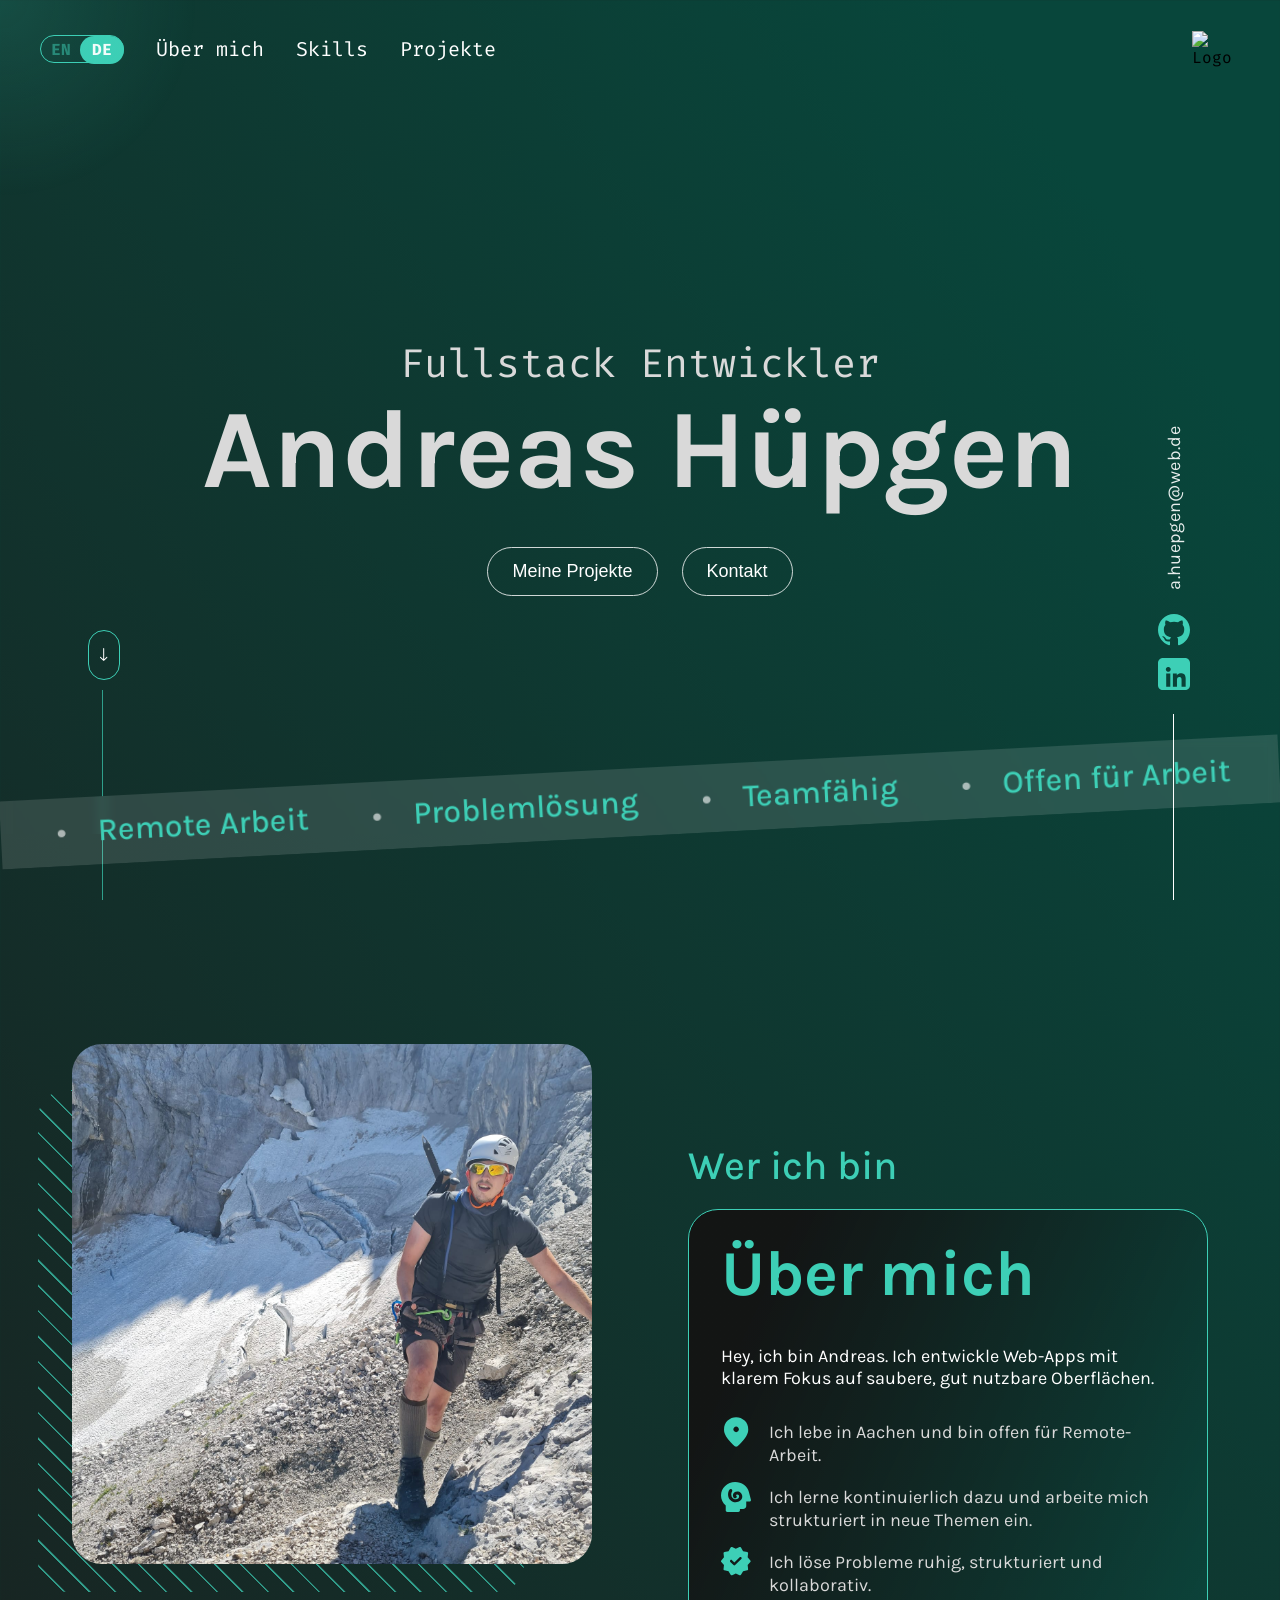
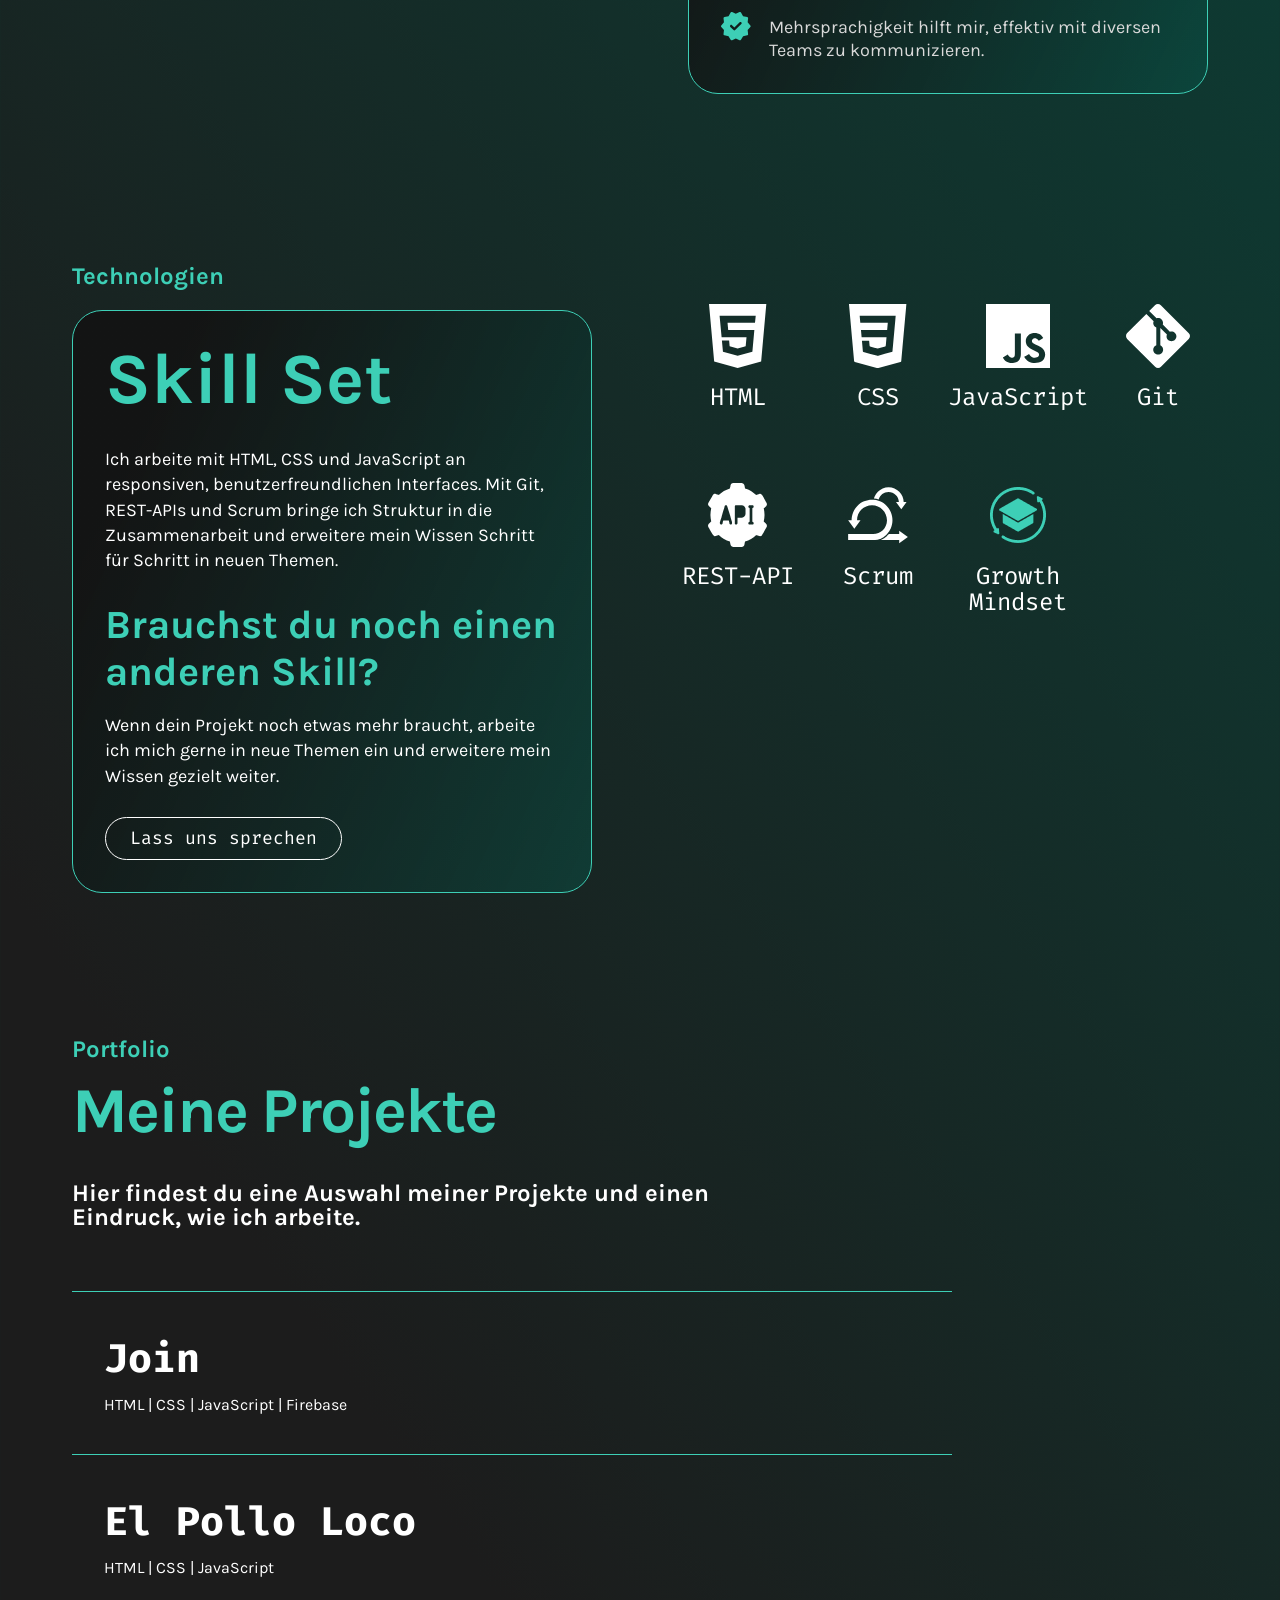
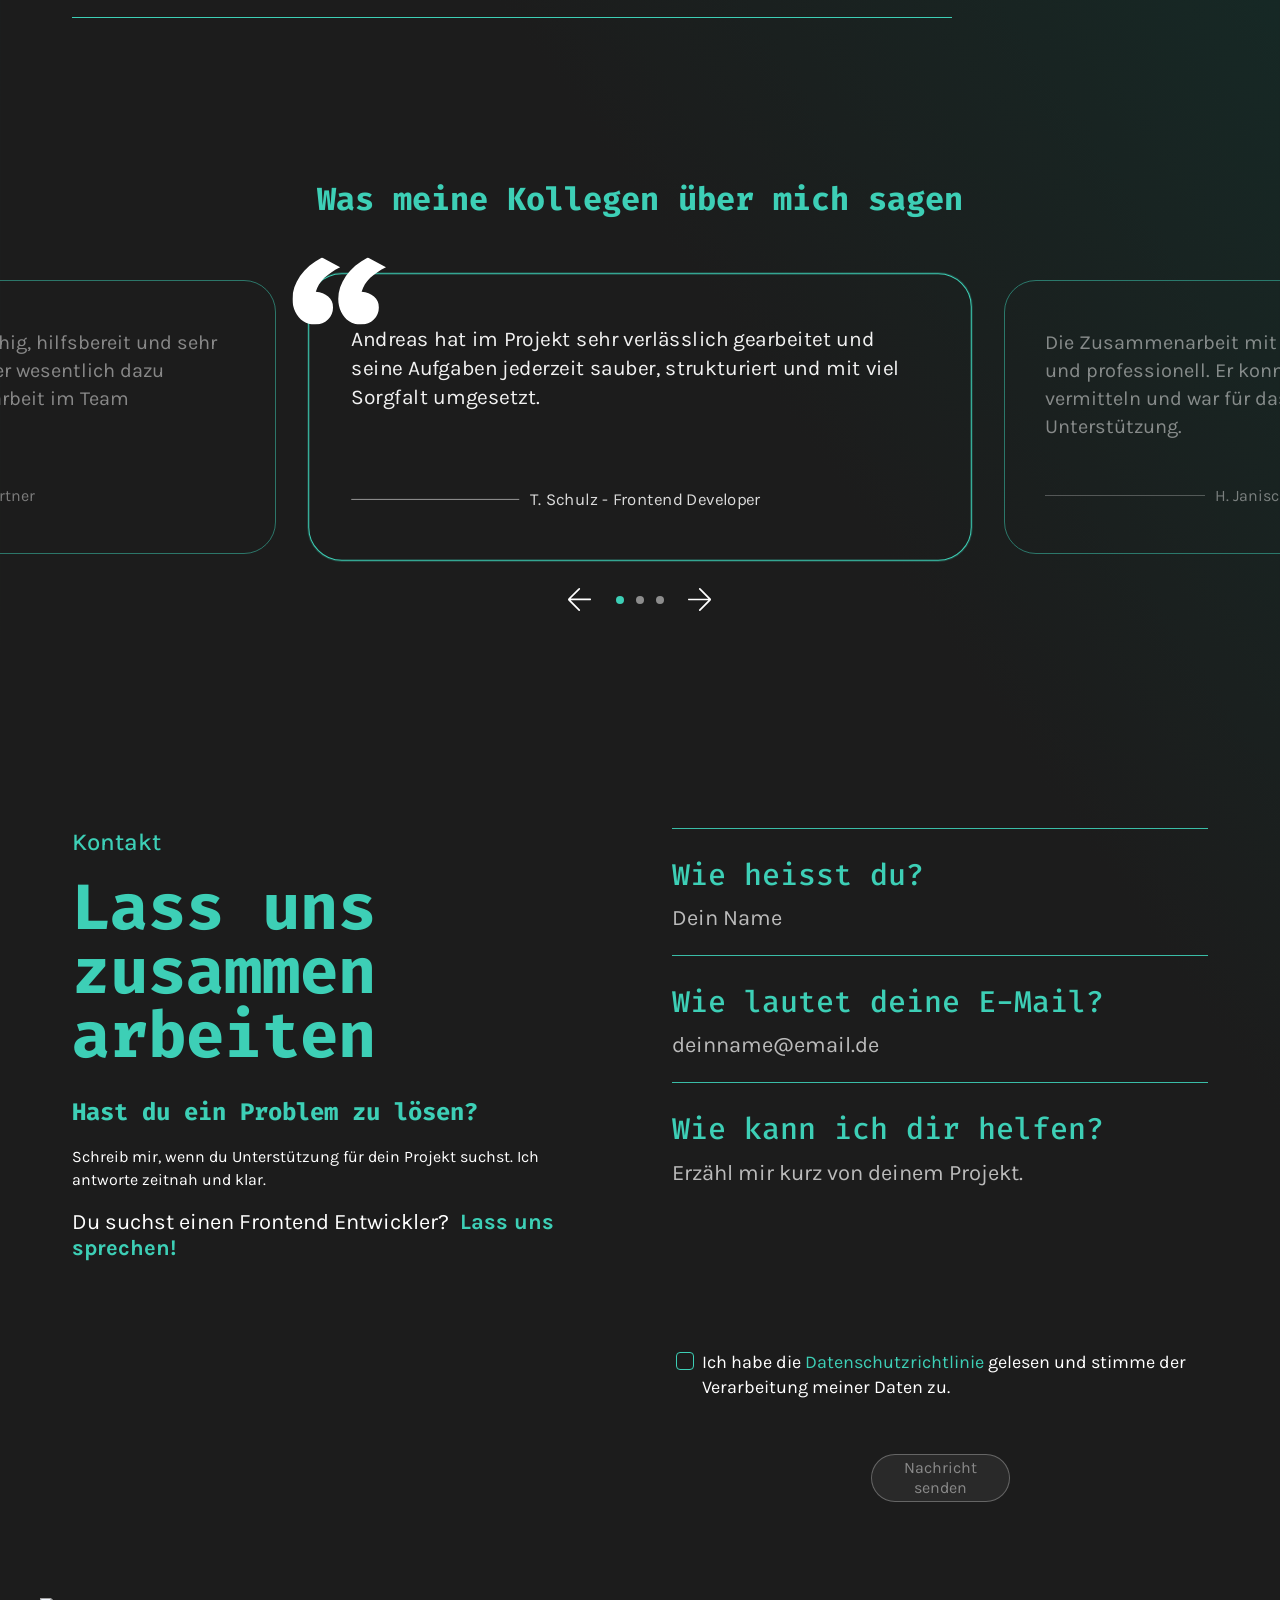
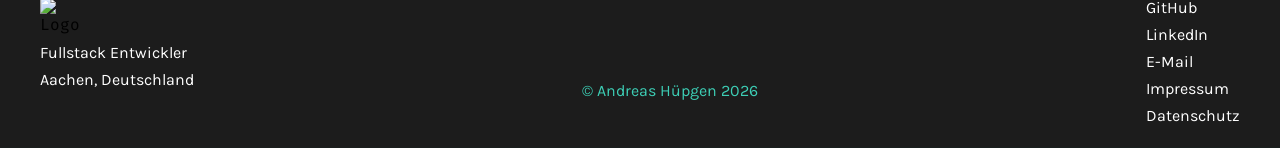
==== commit 990c93e1: "hero-btn-hover improved submit btn disabled till validation succesfull  replaced png with svg  build" ====
--- a/index.html
+++ b/index.html
@@ -23,14 +23,15 @@
         <div class="hero-section-inner content">
         <div class="nav-bar content">
             <div class="nav-links" id="nav-links">
+                <div class="lang-switch" role="group" aria-label="Language switch">
+                    <span class="lang-switch__thumb" aria-hidden="true"></span>
+                    <button type="button" class="lang-switch__option" data-lang="en" aria-pressed="false">EN</button>
+                    <button type="button" class="lang-switch__option" data-lang="de" aria-pressed="true">DE</button>
+                </div>
                 <a id="nav-about" href="#about">Über mich</a>
                 <a id="nav-skills" href="#skills">Skills</a>
                 <a id="nav-projects" href="#projects">Projekte</a>
-                <div class="lang-switch">
-                    <input type="checkbox" id="language-toggle" aria-label="Toggle language between English and German">
-                    <label for="language-toggle"></label>
-                </div>
-            </div>
+               </div>
             <img src="./assets/logo/logo.png" alt="Logo" class="logo" onclick="location.href='./index.html'">
             <button class="burger-button" id="burger-button" type="button" aria-label="Open menu" aria-controls="nav-links" aria-expanded="false">
                 <span></span>
@@ -44,8 +45,18 @@
         <p id="hero-role">Fullstack Entwickler</p>
        <h1>Andreas Hüpgen</h1>
        <div class="button-div">
-    <button id="hero-btn-work" onclick="location.href='#projects-kicker'"><span>Meine Projekte</span></button>
-    <button id="hero-btn-contact" onclick="location.href='#contact'"><span>Kontakt</span></button>
+        <button id="hero-btn-work" onclick="location.href='#projects-kicker'">
+            <span class="btn-slide">
+                <span class="btn-label btn-label--primary">Meine Projekte</span>
+                <span class="btn-label btn-label--clone" aria-hidden="true">Meine Projekte</span>
+            </span>
+        </button>
+        <button id="hero-btn-contact" onclick="location.href='#contact'">
+            <span class="btn-slide">
+                <span class="btn-label btn-label--primary">Kontakt</span>
+                <span class="btn-label btn-label--clone" aria-hidden="true">Kontakt</span>
+            </span>
+        </button>
        </div>
 </div>
     <div class="hero-floating-group">
@@ -81,10 +92,10 @@
                     <svg width="32" height="32" viewBox="0 0 24 24" fill="none" xmlns="http://www.w3.org/2000/svg"><rect x="2" y="5" width="20" height="14" rx="2" stroke="#3DCFB6" stroke-width="1.5"/><path d="m2 7 10 7 10-7" stroke="#3DCFB6" stroke-width="1.5" stroke-linecap="round"/></svg>
                 </a>
                 <a class="social-link github" href="https://github.com/Hueppi92" target="_blank" rel="noopener noreferrer" aria-label="GitHub profile">
-                    <img src="./assets/icon/github.png" alt="GitHub">
+                    <img src="./assets/icon/github.svg" alt="GitHub">
                 </a>
                 <a class="social-link linkedin" href="https://www.linkedin.com/in/andreas-h%C3%BCpgen-b54b42249/" target="_blank" rel="noopener noreferrer" aria-label="LinkedIn profile">
-                    <img src="./assets/icon/linkedin.png" alt="LinkedIn">
+                    <img src="./assets/icon/linkedin.svg" alt="LinkedIn">
                 </a>
             </div>
             <hr class="divider-right">
@@ -135,27 +146,27 @@
             </div>
             <div class="skills-grid">
                 <div class="skill-item">
-                    <img src="./assets/icon/HTML.png" alt="HTML">
+                    <img src="./assets/icon/HTML.svg" alt="HTML">
                     <span>HTML</span>
                 </div>
                 <div class="skill-item">
-                    <img src="./assets/icon/CSS.png" alt="CSS">
+                    <img src="./assets/icon/CSS.svg" alt="CSS">
                     <span>CSS</span>
                 </div>
                 <div class="skill-item">
-                    <img src="./assets/icon/JavaScript.png" alt="JavaScript">
+                    <img src="./assets/icon/JavaScript.svg" alt="JavaScript">
                     <span>JavaScript</span>
                 </div>
                 <div class="skill-item skill-item-git">
-                    <img src="./assets/icon/git.png" alt="Git">
+                    <img src="./assets/icon/git.svg" alt="Git">
                     <span>Git</span>
                 </div>
                 <div class="skill-item" id="skills-rest-api">
-                    <img src="./assets/icon/Rest-Api.png" alt="REST-API">
+                    <img src="./assets/icon/Rest-Api.svg" alt="REST-API">
                     <span>REST-API</span>
                 </div>
                 <div class="skill-item">
-                    <img src="./assets/icon/scrum.png" alt="Scrum">
+                    <img src="./assets/icon/scrum.svg" alt="Scrum">
                     <span>Scrum</span>
                 </div>
                 <div class="skill-item">
@@ -265,6 +276,7 @@
                 <a href="https://www.linkedin.com/in/andreas-h%C3%BCpgen-b54b42249/" target="_blank" rel="noopener noreferrer" id="footer-linkedin">LinkedIn</a>
                 <a href="mailto:a.huepgen@web.de" id="footer-email">Email</a>
                 <a href="./legal-notice.html" id="footer-legal">Legal Notice</a>
+                <a href="./privacy.html" id="footer-privacy">Privacy Policy</a>
             </nav>
         </div>
         </div>
--- a/styles/base.css
+++ b/styles/base.css
@@ -11,8 +11,6 @@
   margin: 0;
   background: linear-gradient(55.22deg, #1c1c1c 36.26%, #08463b 93.28%);
   width: 100%;
-  overflow-x: hidden;
-  min-height: 100vh;
 }
 
 .content {
@@ -36,39 +34,62 @@
 }
 
 .lang-switch {
-  display: inline-flex;
-  background: transparent;
-  align-items: center;
-}
-
-.lang-switch input {
-  position: absolute;
-  opacity: 0;
-  pointer-events: none;
-}
-
-.lang-switch label {
-  cursor: pointer;
+  position: relative;
   width: 84px;
   height: 28px;
-  background-size: contain;
-  background-repeat: no-repeat;
-  background-position: center;
-  transition: background-image 0.2s ease;
-  background-image: url("../assets/icon/EN.png");
-}
-
-#language-toggle:not(:checked) + label:hover {
-  background-image: url("../assets/icon/EN_hover.png");
-}
-
-#language-toggle:checked + label {
-  background-image: url("../assets/icon/DE.png");
-}
-
-#language-toggle:checked + label:hover {
-  background-image: url("../assets/icon/DE_hover.png");
-}
+  border-radius: 14px;
+  border: 1px solid #3dcfb6;
+  background: transparent;
+  display: flex;
+  padding: 0;
+  box-sizing: border-box;
+  isolation: isolate;
+}
+
+.lang-switch__thumb {
+  position: absolute;
+  top: 0;
+  left: -1px;
+  width: 44px;
+  height: 28px;
+  border-radius: 14px;
+  background: #3dcfb6;
+  z-index: 0;
+  transition: transform 0.25s cubic-bezier(0.4, 0, 0.2, 1);
+}
+
+.lang-switch.is-de .lang-switch__thumb {
+  transform: translateX(40px);
+}
+
+.lang-switch__option {
+  position: relative;
+  z-index: 1;
+  flex: 1;
+  border: none;
+  border-radius: 0;
+  background: transparent;
+  cursor: pointer;
+  font-family: "Fira Code", monospace;
+  font-size: 16px;
+  font-weight: 700;
+  letter-spacing: 0.02em;
+  color: rgba(61, 207, 182, 0.5);
+  transition: color 0.25s ease;
+  padding: 0;
+}
+
+.lang-switch__option.is-active {
+  color: #ffffff;
+}
+
+.lang-switch__option:focus-visible {
+  outline: 2px solid #3dcfb6;
+  outline-offset: 2px;
+  border-radius: 14px;
+}
+
+
 
 .cursor-glow {
   position: fixed;
@@ -250,7 +271,7 @@
     order: 1;
     width: 48px;
     height: auto;
-    margin-left: 0;
+    margin-left: 32px;
   }
 }
 
@@ -288,7 +309,7 @@
   .logo {
     width: 35px;
     height: auto;
-    margin-left: 0;
+    margin-left: 32px;
   }
 }
 
@@ -302,6 +323,7 @@
 
   .logo {
     width: 36px;
+    margin-left: 32px;
   }
 
   .burger-button {
--- a/styles/hero.css
+++ b/styles/hero.css
@@ -66,6 +66,7 @@
   display: inline-flex;
   align-items: center;
   justify-content: flex-start;
+  position: relative;
   overflow: hidden;
   white-space: nowrap;
   border-color: rgba(255, 255, 255, 0.8);
@@ -74,11 +75,22 @@
     border-color 0.3s ease;
 }
 
-.button-div button span {
-  display: block;
-  width: max-content;
-  transform: translateX(0);
-  transition: transform 0.8s linear;
+.button-div .btn-slide {
+  position: relative;
+  display: inline-block;
+  overflow: hidden;
+}
+
+.button-div .btn-label {
+  display: inline-block;
+  white-space: nowrap;
+  transition: transform 0.55s ease;
+}
+
+.button-div .btn-label--clone {
+  position: absolute;
+  left: calc(100% + 24px);
+  top: 0;
 }
 
 .button-div button:hover,
@@ -87,9 +99,9 @@
   border-color: #3dcfb6;
 }
 
-.button-div button:hover span,
-.button-div button:focus-visible span {
-  transform: translateX(-260%);
+.button-div button:hover .btn-label,
+.button-div button:focus-visible .btn-label {
+  transform: translateX(calc(-100% - 24px));
 }
 
 .hero-floating-group {
@@ -261,19 +273,19 @@
 }
 
 .social-link.github img {
-  content: url("../assets/icon/github.png");
+  content: url("../assets/icon/github.svg");
 }
 
 .social-link.github:hover img {
-  content: url("../assets/icon/github_hover.png");
+  content: url("../assets/icon/github_hover.svg");
 }
 
 .social-link.linkedin img {
-  content: url("../assets/icon/linkedin.png");
+  content: url("../assets/icon/linkedin.svg");
 }
 
 .social-link.linkedin:hover img {
-  content: url("../assets/icon/linkedin_hover.png");
+  content: url("../assets/icon/linkedin_hover.svg");
 }
 
 .divider-right {
@@ -378,6 +390,10 @@
 
   .side-email {
     display: none;
+  }
+
+  .social-link.mail {
+    display: inline-flex;
   }
 
   .carousel {
--- a/styles/about.css
+++ b/styles/about.css
@@ -140,16 +140,16 @@
 }
 
 .about-list li:nth-child(1)::before {
-  background-image: url("../assets/icon/location_on.png");
+  background-image: url("../assets/icon/location_on.svg");
 }
 
 .about-list li:nth-child(2)::before {
-  background-image: url("../assets/icon/cognition.png");
+  background-image: url("../assets/icon/cognition.svg");
 }
 
 .about-list li:nth-child(3)::before,
 .about-list li:nth-child(4)::before {
-  background-image: url("../assets/icon/quality.png");
+  background-image: url("../assets/icon/quality.svg");
 }
 
 /* RESPONSIVE BREAKPOINTS */
@@ -163,7 +163,7 @@
     row-gap: 48px;
   }
   .about-kicker {
-    font-size: 28px;
+    font-size: 18px;
   }
   .about-card {
     padding: 24px;
@@ -234,6 +234,10 @@
     padding: 56px 20px;
   }
 
+  .about-kicker {
+    font-size: 18px;
+  }
+
   .about-image-stripes {
     left: -18px;
     bottom: -16px;
@@ -259,10 +263,7 @@
     padding: 20px 16px 56px;
   }
 
-  .about-wrapper {
-    margin-top: 0;
-    row-gap: 28px;
-  }
+ 
 
   .about-image-frame {
     max-width: none;
@@ -285,7 +286,7 @@
   }
 
   .about-kicker {
-    font-size: 32px;
+    font-size: 18px;
     line-height: 1;
   }
 
@@ -301,7 +302,7 @@
 
   .about-card p,
   .about-list li {
-    font-size: 18px;
+    font-size: 16px;
     line-height: 1.25;
   }
 
--- a/styles/skills.css
+++ b/styles/skills.css
@@ -28,8 +28,8 @@
   margin: 0 0 20px;
   color: #3dcfb6;
   font-family: "Karla", sans-serif;
-  font-size: 40px;
-  font-weight: 500;
+  font-size: 24px;
+  font-weight: 700;
 }
 
 .skills-card {
@@ -143,7 +143,7 @@
     padding: 40px 24px;
   }
   .skills-kicker {
-    font-size: 28px;
+    font-size: 18px;
   }
   .skills-card h2 {
     font-size: 44px;
@@ -188,7 +188,7 @@
   }
 
   .skills-kicker {
-    font-size: 32px;
+    font-size: 18px;
   }
 
   .skills-card {
@@ -226,7 +226,7 @@
 
   .skills-kicker {
     margin-bottom: 12px;
-    font-size: 28px;
+    font-size: 18px;
     line-height: 1;
   }
 
@@ -242,7 +242,7 @@
 
   .skills-card p {
     margin-bottom: 18px;
-    font-size: 18px;
+    font-size: 16px;
     line-height: 1.32;
   }
 
--- a/styles/projects.css
+++ b/styles/projects.css
@@ -57,7 +57,7 @@
   position: relative;
   display:flex;
   justify-content: space-between;  
-  align-items: center;
+  align-items: flex-start;
   gap: 32px;
   width: 100%;
   padding: 40px 32px;
@@ -67,6 +67,13 @@
   cursor: default;
   outline: none;
   overflow: visible;
+}
+
+.project-item-meta {
+  display: flex;
+  flex-direction: column;
+  align-items: flex-start;
+  gap: 10px;
 }
 
 .project-item:first-child {
@@ -271,6 +278,7 @@
 
 .project-modal-description {
   margin: 0 0 20px;
+  min-height: 4.05em;
   color: #ffffff;
   font-family: "Karla", sans-serif;
   font-size: 16px;
@@ -445,27 +453,28 @@
 
   .projects-description {
     font-size: 16px;
+    line-height: 120%;
     margin: 0 auto;
   }
 
   .project-item {
     grid-template-columns: 1fr;
-    align-items: center;
-    justify-items: center;
+    align-items: flex-start;
+    justify-items: start;
     gap: 12px;
     padding: 24px 0;
-    text-align: center;
+    text-align: left;
   }
 
   .project-name {
-    font-size: 28px;
+    font-size: 24px;
     white-space: normal;
   }
 
   .project-stack {
-    justify-self: center;
+    justify-self: start;
     white-space: normal;
-    text-align: center;
+    text-align: left;
   }
 
   .project-row-preview {
@@ -598,7 +607,7 @@
 
   .project-modal-about {
     margin-bottom: 12px;
-    font-size: 17px;
+    font-size: 16px;
     line-height: 1.2;
   }
 
@@ -711,7 +720,7 @@
 
   .project-header p {
     margin-bottom: 10px;
-    font-size: 24px;
+    font-size: 18px;
   }
 
   .project-section h2 {
@@ -722,8 +731,8 @@
 
   .projects-description {
     margin: 0;
-    font-size: 20px;
-    line-height: 1.35;
+    font-size: 16px;
+    line-height: 120%;
   }
 
   .project-item {
@@ -735,7 +744,7 @@
   }
 
   .project-name {
-    font-size: 42px;
+    font-size: 24px;
     line-height: 1;
   }
 
--- a/styles/references.css
+++ b/styles/references.css
@@ -45,19 +45,19 @@
 }
 
 #reference-prev.reference-arrow {
-  background-image: url("../assets/icon/arrow_back.png");
+  background-image: url("../assets/icon/arrow_back.svg");
 }
 
 #reference-prev.reference-arrow:hover {
-  background-image: url("../assets/icon/arrow_back_hover.png");
+  background-image: url("../assets/icon/arrow_back_hover.svg");
 }
 
 #reference-next.reference-arrow {
-  background-image: url("../assets/icon/arrow_forward.png");
+  background-image: url("../assets/icon/arrow_forward.svg");
 }
 
 #reference-next.reference-arrow:hover {
-  background-image: url("../assets/icon/arrow_forward_hover.png");
+  background-image: url("../assets/icon/arrow_forward_hover.svg");
 }
 
 .references-stage {
@@ -112,7 +112,7 @@
 }
 
 .reference-card.is-active::before {
-  content: url("../assets/icon/quotes.png");
+  content: url("../assets/icon/quotes.svg");
   position: absolute;
   top: -16px;
   left: -16px;
@@ -288,7 +288,7 @@
   }
 
   .reference-quote {
-    font-size: 18px;
+    font-size: 16px;
     line-height: 1.38;
   }
 
--- a/styles/contact.css
+++ b/styles/contact.css
@@ -132,6 +132,14 @@
 
 .contact-field-error.is-visible {
   opacity: 1;
+}
+
+#contact-message-error-inline {
+  min-height: 1.35em;
+}
+
+#contact-privacy-error-inline {
+  min-height: 1.35em;
 }
 
 .contact-check {
@@ -223,8 +231,111 @@
   transition: border-color 0.25s ease, color 0.25s ease;
 }
 
-.contact-submit:hover {
+.contact-submit:not(:disabled):hover {
   color: #3dcfb6;
   border-color: #3dcfb6;
 }
 
+.contact-submit:disabled {
+  color: rgba(255, 255, 255, 0.45);
+  border-color: rgba(255, 255, 255, 0.28);
+  background: rgba(255, 255, 255, 0.06);
+  cursor: not-allowed;
+  box-shadow: none;
+}
+
+/* Toast notification */
+.contact-toast {
+  position: fixed;
+  bottom: 32px;
+  right: 32px;
+  z-index: 9000;
+  max-width: 360px;
+  padding: 16px 22px;
+  border-radius: 16px;
+  border: 1px solid #3dcfb6;
+  background: linear-gradient(115deg, rgba(19, 19, 19, 0.97) 15%, rgba(7, 86, 74, 0.55) 100%);
+  backdrop-filter: blur(8px);
+  color: #3dcfb6;
+  font-family: "Karla", sans-serif;
+  font-size: 16px;
+  font-weight: 500;
+  line-height: 1.45;
+  box-shadow: 0 8px 32px rgba(0, 0, 0, 0.45);
+  opacity: 0;
+  transform: translateY(12px);
+  pointer-events: none;
+  transition: opacity 0.35s ease, transform 0.35s ease;
+}
+
+.contact-toast--visible {
+  opacity: 1;
+  transform: translateY(0);
+  pointer-events: auto;
+}
+
+@media (max-width: 1200px) {
+  .contact-inner {
+    padding: 80px 40px;
+  }
+
+  .contact-wrapper {
+    grid-template-columns: 1fr;
+    gap: 52px;
+  }
+
+  .contact-title {
+    font-size: 64px;
+  }
+
+  .contact-subtitle,
+  .contact-field label {
+    font-size: 30px;
+  }
+
+  .contact-description,
+  .contact-note,
+  .contact-field input,
+  .contact-field textarea {
+    font-size: 20px;
+  }
+
+  .contact-submit {
+    font-size: 24px;
+  }
+}
+
+@media (max-width: 900px) {
+  .contact-inner {
+    padding: 56px 20px;
+  }
+
+  .contact-title {
+    font-size: 48px;
+  }
+
+  .contact-kicker {
+    font-size: 18px;
+  }
+
+  .contact-subtitle,
+  .contact-field label {
+    font-size: 24px;
+  }
+
+  .contact-description,
+  .contact-note,
+  .contact-field input,
+  .contact-field textarea,
+  .contact-check {
+    font-size: 16px;
+  }
+
+  .contact-submit {
+    width: auto;
+    min-width: 140px;
+    padding: 0 24px;
+    font-size: 16px;
+  }
+}
+
--- a/styles/footer.css
+++ b/styles/footer.css
@@ -81,20 +81,6 @@
   .site-footer-inner {
     padding: 24px 40px 40px;
   }
-
-  .footer-wrapper {
-    display: grid;
-    grid-template-columns: 1fr;
-    gap: 20px;
-    justify-items: center;
-  }
-
-  .footer-copy,
-  .footer-nav {
-    justify-self: center;
-    text-align: center;
-    align-items: center;
-  }
 }
 
 @media (max-width: 900px) {
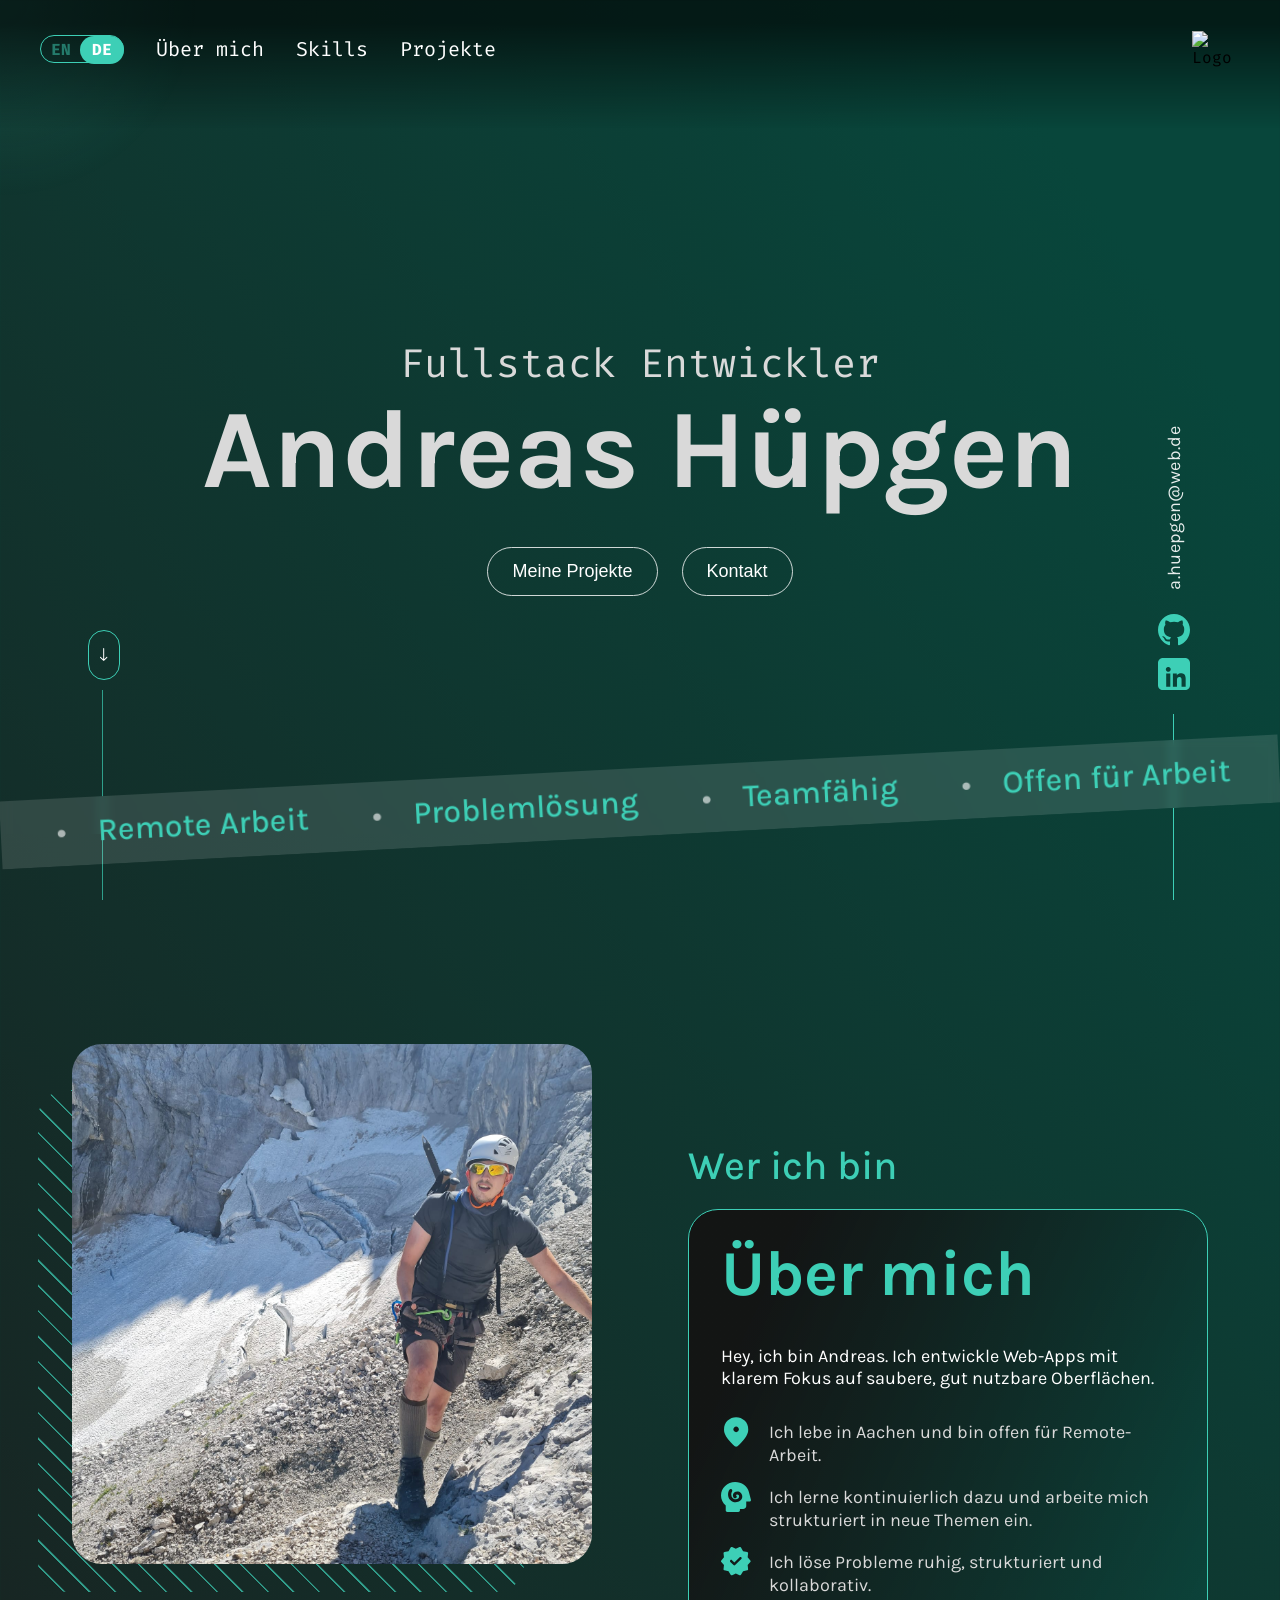
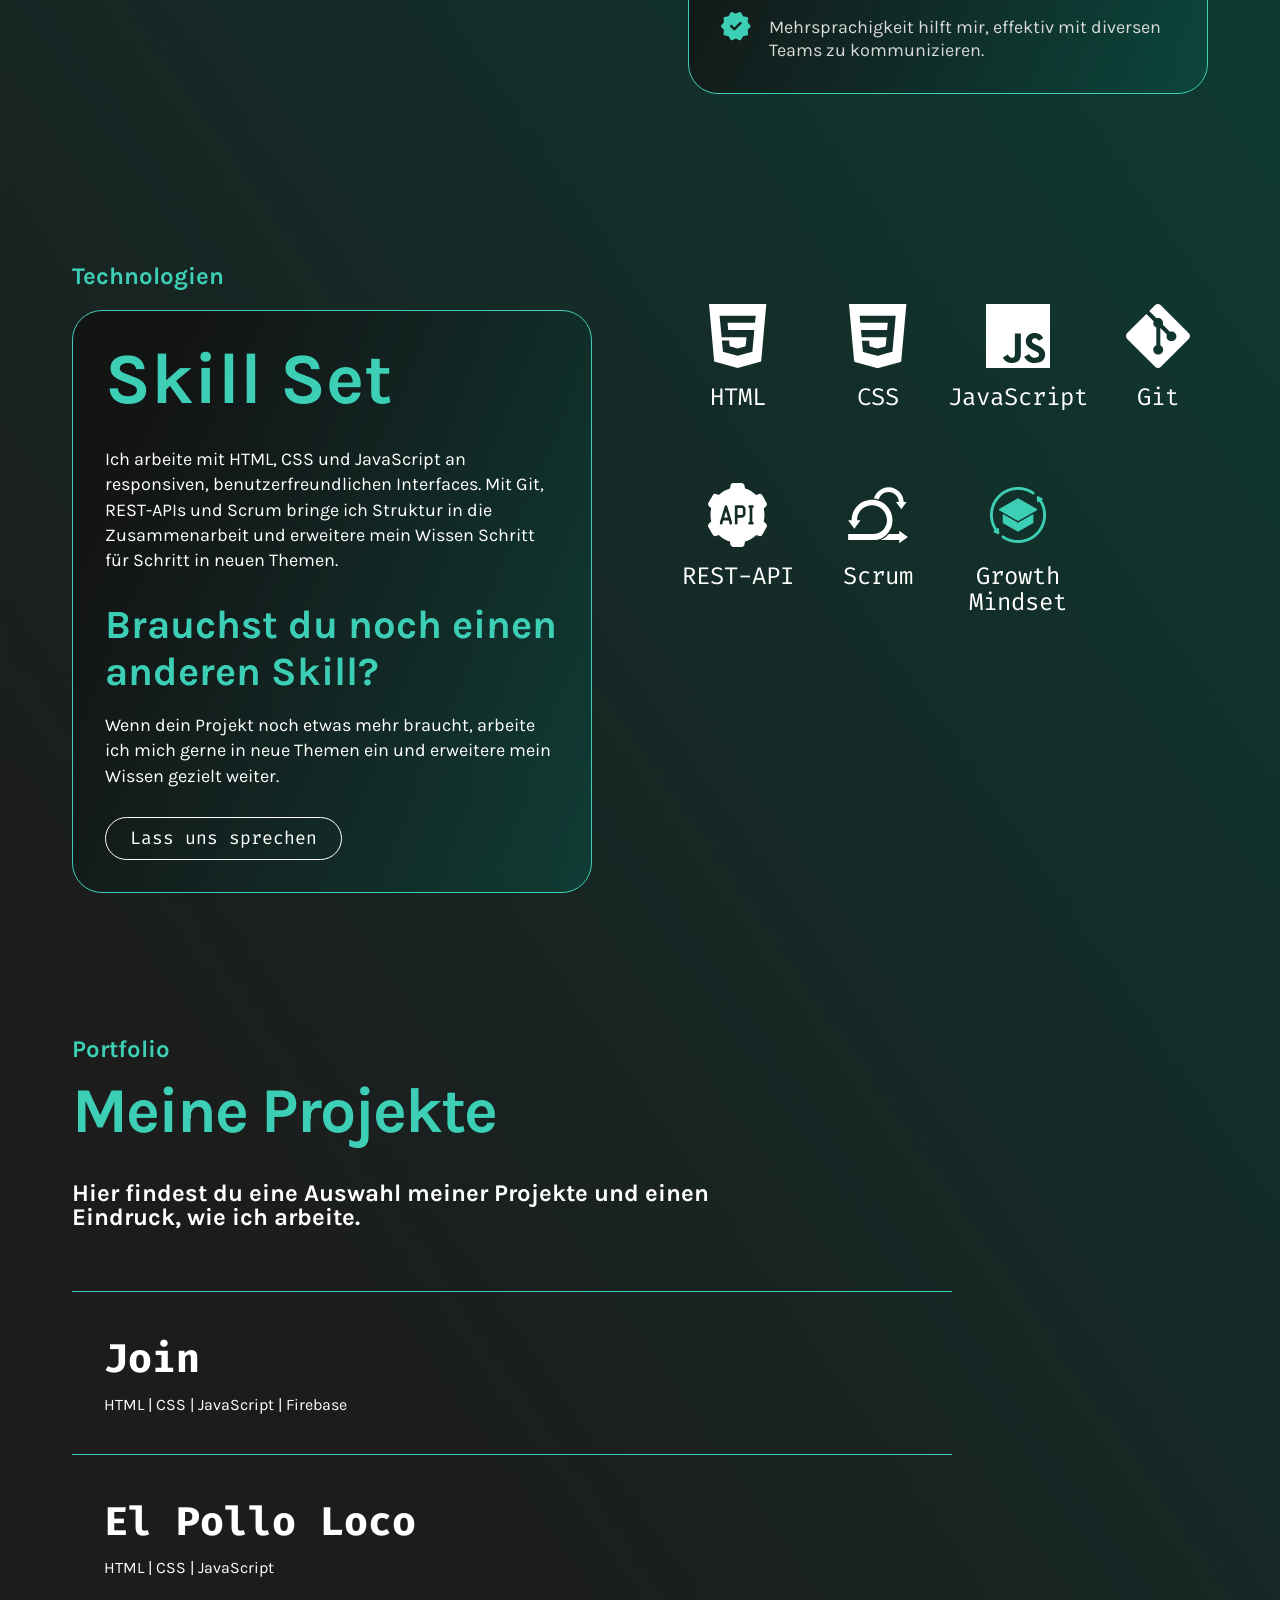
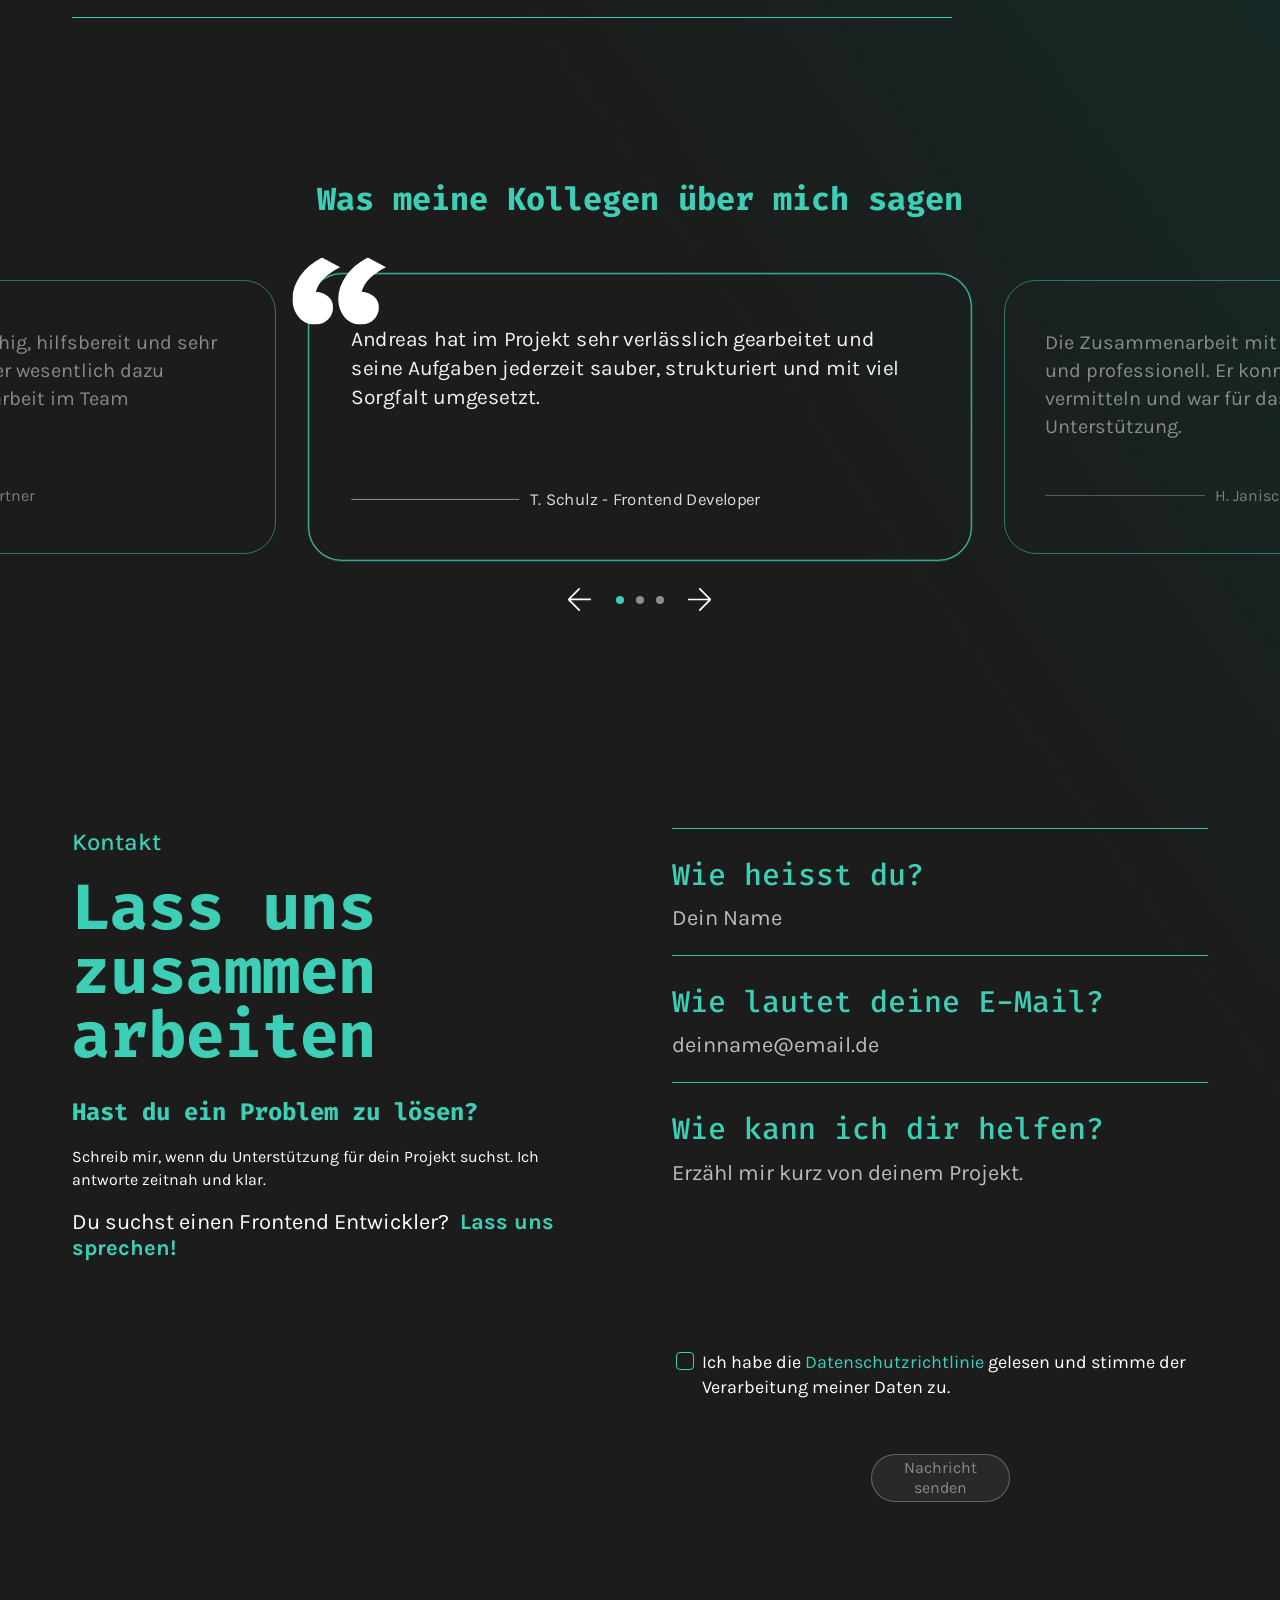
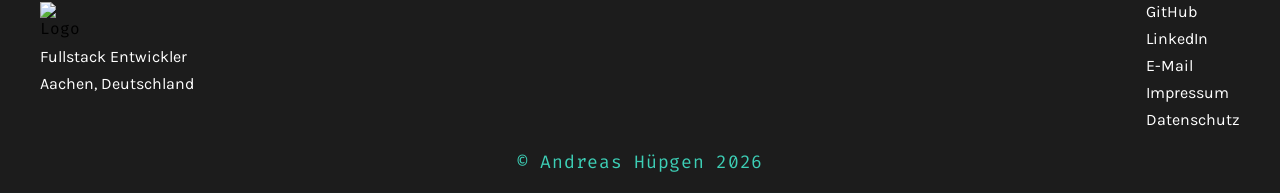
==== commit 93d60efc: "-right divider behind carousel - lang btn to the left - fixed footer - added hover on button - added" ====
--- a/index.html
+++ b/index.html
@@ -9,6 +9,7 @@
     <link rel="preconnect" href="https://fonts.gstatic.com" crossorigin>
     <link href="https://fonts.googleapis.com/css2?family=Fira+Code:wght@400;500;600;700&family=Karla:wght@400;500;700&display=swap" rel="stylesheet">
     <link rel="stylesheet" href="./styles/base.css">
+    <link rel="stylesheet" href="./styles/header.css">
     <link rel="stylesheet" href="./styles/hero.css">
     <link rel="stylesheet" href="./styles/about.css">
     <link rel="stylesheet" href="./styles/skills.css">
@@ -19,8 +20,8 @@
 </head>
 <body id="top" onload="initializePage()">
     <div class="cursor-glow" id="cursor-glow" aria-hidden="true"></div>
-    <div class="hero-section">
-        <div class="hero-section-inner content">
+
+    <header class="hero-header">
         <div class="nav-bar content">
             <div class="nav-links" id="nav-links">
                 <div class="lang-switch" role="group" aria-label="Language switch">
@@ -28,20 +29,23 @@
                     <button type="button" class="lang-switch__option" data-lang="en" aria-pressed="false">EN</button>
                     <button type="button" class="lang-switch__option" data-lang="de" aria-pressed="true">DE</button>
                 </div>
-                <a id="nav-about" href="#about">Über mich</a>
-                <a id="nav-skills" href="#skills">Skills</a>
-                <a id="nav-projects" href="#projects">Projekte</a>
-               </div>
+                <a id="nav-about" href="./index.html#about">Über mich</a>
+                <a id="nav-skills" href="./index.html#skills">Skills</a>
+                <a id="nav-projects" href="./index.html#projects">Projekte</a>
+            </div>
             <img src="./assets/logo/logo.png" alt="Logo" class="logo" onclick="location.href='./index.html'">
             <button class="burger-button" id="burger-button" type="button" aria-label="Open menu" aria-controls="nav-links" aria-expanded="false">
                 <span></span>
                 <span></span>
                 <span></span>
             </button>
-             </div>
-              
-             <div class="hero-content">
-              
+        </div>
+    </header>
+
+    <div class="hero-section ">
+
+         <div class="hero-content content ">
+
         <p id="hero-role">Fullstack Entwickler</p>
        <h1>Andreas Hüpgen</h1>
        <div class="button-div">
@@ -58,17 +62,9 @@
             </span>
         </button>
        </div>
-</div>
-    <div class="hero-floating-group">
-        <a class="scroll-indicator" href="#about" aria-label="Scroll down">
-            <span aria-hidden="true"><svg id="scroll-arrow" width="8" height="13" viewBox="0 0 8 13" fill="none" xmlns="http://www.w3.org/2000/svg">
-<path d="M4.18201 0.5C4.18201 0.223858 3.95815 0 3.68201 0C3.40586 0 3.18201 0.223858 3.18201 0.5H4.18201ZM3.32845 12.8536C3.52372 13.0488 3.8403 13.0488 4.03556 12.8536L7.21754 9.67157C7.4128 9.47631 7.4128 9.15973 7.21754 8.96447C7.02228 8.7692 6.7057 8.7692 6.51043 8.96447L3.68201 11.7929L0.85358 8.96447C0.658318 8.7692 0.341735 8.7692 0.146473 8.96447C-0.0487893 9.15973 -0.0487893 9.47631 0.146473 9.67157L3.32845 12.8536ZM3.18201 0.5V12.5H4.18201V0.5H3.18201Z" fill="white"/>
-</svg>
-</span>
-        </a>
-        <hr class="divider-left">
-        <div class="carousel">
-            <div class="group">
+</div><div class="hero-floating-group">
+    <div class="carousel">
+         <div class="group">
                 <div class="card" id="carousel-remote-1">Remote Arbeit</div>
                 <div class="card" id="carousel-problem-1">Problemlösung</div>
                 <div class="card" id="carousel-team-1">Teamfähig</div>
@@ -84,7 +80,27 @@
                 <div class="card" id="carousel-fullstack-2">Fullstack Entwicklung</div>
                 <div class="card" id="carousel-location-2">Standort Aachen</div>
             </div>
-        </div>
+             <div aria-hidden class="group">
+                <div class="card" id="carousel-remote-3">Remote Arbeit</div>
+                <div class="card" id="carousel-problem-3">Problemlösung</div>
+                <div class="card" id="carousel-team-3">Teamfähig</div>
+                <div class="card" id="carousel-open-3">Offen für Arbeit</div>
+                <div class="card" id="carousel-fullstack-3">Fullstack Entwicklung</div>
+                <div class="card" id="carousel-location-3">Standort Aachen</div>
+            </div>
+    </div>
+
+    <div class="content">
+        <a class="scroll-indicator" href="#about" aria-label="Scroll down">
+            <span aria-hidden="true">
+                <svg id="scroll-arrow" width="8" height="13" viewBox="0 0 8 13" fill="none" xmlns="http://www.w3.org/2000/svg">
+                    <path d="M4.18201 0.5C4.18201 0.223858 3.95815 0 3.68201 0C3.40586 0 3.18201 0.223858 3.18201 0.5H4.18201ZM3.32845 12.8536C3.52372 13.0488 3.8403 13.0488 4.03556 12.8536L7.21754 9.67157C7.4128 9.47631 7.4128 9.15973 7.21754 8.96447C7.02228 8.7692 6.7057 8.7692 6.51043 8.96447L3.68201 11.7929L0.85358 8.96447C0.658318 8.7692 0.341735 8.7692 0.146473 8.96447C-0.0487893 9.15973 -0.0487893 9.47631 0.146473 9.67157L3.32845 12.8536ZM3.18201 0.5V12.5H4.18201V0.5H3.18201Z" fill="white"/>
+                </svg>
+            </span>
+        </a>
+
+        <hr class="divider-left">
+
         <div class="side-contact">
             <a class="side-email" href="mailto:a.huepgen@web.de">a.huepgen@web.de</a>
             <div class="side-social">
@@ -101,6 +117,10 @@
             <hr class="divider-right">
         </div>
     </div>
+</div>
+
+        </div>
+    </div>
     </div>
     </div>
     <section class="about" id="about">
@@ -109,7 +129,7 @@
             <div class="about-image-frame">
                 <div class="about-image-stripes" aria-hidden="true"></div>
                 <div class="about-image">
-                   
+
                 </div>
             </div>
             <div class="about-text">
@@ -141,7 +161,12 @@
                         <strong id="skills-need-strong"> anderen Skill?</strong>
                     </h3>
                     <p class="skills-note" id="skills-note">Wenn dein Projekt noch etwas mehr braucht, arbeite ich mich gerne in neue Themen ein und erweitere mein Wissen gezielt weiter.</p>
-                    <a id="skills-btn" href="#contact">Lass uns sprechen</a>
+                    <a id="skills-btn" href="#contact">
+                      <div class="btn-slide">
+                        <span class="btn-label">Lass uns sprechen</span>
+                                                <span class="btn-label btn-label--clone" aria-hidden="true">Lass uns sprechen</span>
+                      </div>
+                    </a>
                 </div>
             </div>
             <div class="skills-grid">
@@ -200,11 +225,11 @@
             <h2 class="references-title" id="references-title">Referenzen</h2>
 
 
-            <div class="references-stage">             
-                <article class="reference-card is-side" id="reference-prev-slot"></article>             
-                <article class="reference-card is-active" id="reference-active-slot"></article>             
-                <article class="reference-card is-side" id="reference-next-slot"></article>             
-            </div>             
+            <div class="references-stage">
+                <article class="reference-card is-side" id="reference-prev-slot"></article>
+                <article class="reference-card is-active" id="reference-active-slot"></article>
+                <article class="reference-card is-side" id="reference-next-slot"></article>
+            </div>
 
             <div class="references-controls-bottom">
                 <button class="reference-arrow" id="reference-prev" type="button" aria-label="Previous reference">←</button>
@@ -231,19 +256,19 @@
                 <div class="contact-field">
                     <label for="contact-name" id="contact-name-label">Wie heisst du?</label>
                     <input type="text" id="contact-name" name="name" placeholder="Dein Name" autocomplete="name" minlength="2" required>
-                   
+
                 </div>
 
                 <div class="contact-field">
                     <label for="contact-email" id="contact-email-label">Wie lautet deine E-Mail?</label>
                     <input type="email" id="contact-email" name="email" placeholder="deinname@email.de" autocomplete="email" required>
-                  
+
                 </div>
 
                 <div class="contact-field">
                     <label for="contact-message" id="contact-message-label">Wie kann ich dir helfen?</label>
                     <textarea id="contact-message" name="message" placeholder="Erzähl mir kurz von deinem Projekt." rows="4" minlength="10" required></textarea>
-                    
+
                 </div>
 
                 <label class="contact-check">
@@ -260,27 +285,29 @@
         </div>
         </div>
     </section>
+
     <footer class="site-footer">
         <div class="site-footer-inner content">
-        <div class="footer-wrapper">
-            <div class="footer-brand">
-                <img src="./assets/logo/logo.png" alt="Logo" class="footer-logo" onclick="location.href='./index.html'">
-                <p class="footer-role" id="footer-role">Fullstack Developer</p>
-                <p class="footer-location" id="footer-location">Aachen, Germany</p>
-            </div>
-
-            <p class="footer-copy" id="footer-copy">© Andreas Hüpgen 2026</p>
-
-            <nav class="footer-nav" aria-label="Footer links">
-                <a href="https://github.com/Hueppi92" target="_blank" rel="noopener noreferrer" id="footer-github">GitHub</a>
-                <a href="https://www.linkedin.com/in/andreas-h%C3%BCpgen-b54b42249/" target="_blank" rel="noopener noreferrer" id="footer-linkedin">LinkedIn</a>
-                <a href="mailto:a.huepgen@web.de" id="footer-email">Email</a>
-                <a href="./legal-notice.html" id="footer-legal">Legal Notice</a>
-                <a href="./privacy.html" id="footer-privacy">Privacy Policy</a>
-            </nav>
-        </div>
+            <div class="footer-wrapper">
+                <div class="footer-brand">
+                    <img src="./assets/logo/logo.png" alt="Logo" class="footer-logo" onclick="location.href='./index.html'">
+                    <p class="footer-role" id="footer-role">Fullstack Developer</p>
+                    <p class="footer-location" id="footer-location">Aachen, Germany</p>
+                </div>
+
+                <p class="footer-copy" id="footer-copy">© Andreas Hüpgen 2026</p>
+
+                <nav class="footer-nav" aria-label="Footer links">
+                    <a href="https://github.com/Hueppi92" target="_blank" rel="noopener noreferrer" id="footer-github">GitHub</a>
+                    <a href="https://www.linkedin.com/in/andreas-h%C3%BCpgen-b54b42249/" target="_blank" rel="noopener noreferrer" id="footer-linkedin">LinkedIn</a>
+                    <a href="mailto:a.huepgen@web.de" id="footer-email">Email</a>
+                    <a href="./legal-notice.html" id="footer-legal">Legal Notice</a>
+                    <a href="./privacy.html" id="footer-privacy">Privacy Policy</a>
+                </nav>
+            </div>
         </div>
     </footer>
+
     <script src="./js/data/de.js"></script>
     <script src="./js/data/en.js"></script>
     <script src="./js/features/cursor.js"></script>
@@ -291,4 +318,4 @@
     <script src="./js/features/contact.js"></script>
     <script src="./js/main.js"></script>
 </body>
-</html>
+</html>
--- a/styles/header.css
+++ b/styles/header.css
@@ -0,0 +1,253 @@
+.hero-header {
+  position: absolute;
+  top: 0px;
+  left: 0px;
+  right: 0px;
+  width: auto;
+  padding: 0;
+  background: linear-gradient(0deg, rgba(0, 0, 0, 0) 13.56%, rgba(0, 0, 0, 0.6) 84.01%);
+  z-index: 9999;
+}
+
+.legal-header {
+  position: relative;
+  flex: 0 0 auto;
+}
+
+.nav-bar {
+  width: 100%;
+  height: 98px;
+  display: flex;
+  justify-content: flex-start;
+  align-items: center;
+  gap: 32px;
+  padding: 24px 40px;
+  box-sizing: border-box;
+  margin-bottom: 51px;
+  z-index: 100;
+}
+
+.nav-links {
+  display: flex;
+  align-items: center;
+  gap: 32px;
+}
+
+.nav-bar a {
+  color: white;
+  text-decoration: none;
+  font-size: 20px;
+  font-weight: 400;
+  font-family: "Fira Code", monospace;
+  position: relative;
+  transition: color 0.2s ease;
+}
+
+.nav-bar a:hover {
+  color: #3dcfb6;
+}
+
+.logo {
+  width: 48px;
+  height: auto;
+  object-fit: contain;
+  margin-left: auto;
+  flex-shrink: 0;
+  transition: transform 0.3s ease;
+  cursor: pointer;
+}
+
+.logo:hover {
+  content: url("../assets/logo/logo_hover.png");
+}
+
+.burger-button {
+  display: none;
+  width: 46px;
+  height: 46px;
+  border: 0;
+  border-radius: 14px;
+  padding: 10px 9px;
+  background: transparent;
+  box-shadow: none;
+  cursor: pointer;
+  backdrop-filter: blur(5px);
+  z-index: 101;
+}
+
+.burger-button span {
+  display: block;
+  width: 100%;
+  height: 2px;
+  margin: 5px 0;
+  background: #3dcfb6;
+  border-radius: 999px;
+  transition: transform 0.3s ease, opacity 0.3s ease;
+}
+
+/* RESPONSIVE MEDIA QUERIES */
+@media (max-width: 1200px) {
+  .nav-bar {
+    gap: 24px;
+    padding: 20px 32px;
+  }
+
+  .nav-bar a {
+    font-size: 18px;
+  }
+}
+
+@media (max-width: 900px) {
+  .nav-bar {
+    z-index: 1000;
+    position: fixed;
+    top: 20px;
+    left: 20px;
+    right: 20px;
+    width: auto;
+    padding: 0;
+    justify-content: space-between;
+    gap: 10px;
+  }
+
+  .burger-button {
+    z-index: 1002;
+    display: block;
+    position: fixed;
+    top: 20px;
+    right: 20px;
+    order: 2;
+    margin-left: 0;
+  }
+
+  .nav-links {
+    z-index: 1001;
+    position: fixed;
+    top: 88px;
+    right: 16px;
+    width: min(60vw, 246px);
+    display: none;
+    flex-direction: column;
+    align-items: center;
+    justify-content: center;
+    gap: 16px;
+    min-height: 246px;
+    padding: 30px 20px 24px;
+    border: 1px solid #3dcfb6;
+    border-radius: 34px;
+    background: linear-gradient(120deg, #1c1c1c 8%, #0e5a4f 100%);
+    box-sizing: border-box;
+    box-shadow: 0 20px 44px rgba(0, 0, 0, 0.45);
+  }
+
+  body.nav-menu-open .nav-links {
+    display: flex;
+  }
+
+  .nav-links a {
+    width: 100%;
+    text-align: center;
+    font-size: 18px;
+    line-height: 1.2;
+    letter-spacing: 0.02em;
+  }
+
+  .nav-links a.is-active {
+    color: #3dcfb6;
+  }
+
+  .nav-links a.is-active::after {
+    content: "";
+    display: block;
+    width: 6px;
+    height: 6px;
+    margin: 6px auto 0;
+    border-radius: 50%;
+    background: #caf7f0;
+  }
+
+  .nav-links .lang-switch {
+    margin-top: 2px;
+    align-self: center;
+    order: 5;
+  }
+
+  .logo {
+    order: 1;
+    width: 48px;
+    height: auto;
+    margin-left: 32px;
+  }
+
+  .legal-header {
+    min-height: 124px;
+  }
+}
+
+@media (max-width: 700px) {
+  .nav-bar {
+    top: 32px;
+    left: 16px;
+    right: 16px;
+    width: auto;
+    padding: 0;
+    justify-content: space-between;
+  }
+
+  .burger-button {
+    top: 32px;
+    right: 16px;
+    width: 48px;
+    height: 48px;
+  }
+
+  .nav-links {
+    top: 82px;
+    right: 12px;
+    width: min(64vw, 236px);
+    min-height: 224px;
+    padding: 26px 16px 20px;
+    gap: 14px;
+  }
+
+  .nav-links a {
+    font-size: 16px;
+    line-height: 1.2;
+  }
+
+  .logo {
+    width: 35px;
+    height: auto;
+    margin-left: 32px;
+  }
+
+  .legal-header {
+    min-height: 136px;
+  }
+}
+
+@media (max-width: 420px) {
+  .nav-bar {
+    top: 20px;
+    left: 16px;
+    right: 16px;
+    align-items: center;
+  }
+
+  .logo {
+    width: 36px;
+    margin-left: 32px;
+  }
+
+  .burger-button {
+    top: 20px;
+    right: 16px;
+    width: 40px;
+    height: 40px;
+    padding: 8px;
+  }
+
+  .legal-header {
+    min-height: 124px;
+  }
+}
--- a/styles/hero.css
+++ b/styles/hero.css
@@ -6,7 +6,7 @@
   overflow: hidden;
 }
 
-.hero-section-inner {
+.hero-content {
   height: 100vh;
   height: 100svh;
   min-height: 100vh;
@@ -101,13 +101,31 @@
 
 .button-div button:hover .btn-label,
 .button-div button:focus-visible .btn-label {
-  transform: translateX(calc(-100% - 24px));
+  animation: marquee-hover 2s linear infinite;
+}
+
+@keyframes marquee-hover {
+  0% {
+    transform: translateX(0);
+  }
+  100% {
+    transform: translateX(calc(-100% - 24px));
+  }
 }
 
 .hero-floating-group {
   position: absolute;
   inset: 0;
   pointer-events: none;
+}
+
+.hero-floating-group {
+  width: 100%;
+}
+
+.hero-floating-group .content {
+  position: relative;
+  height: 100%;
 }
 
 .scroll-indicator {
@@ -144,6 +162,7 @@
   background-color: #3dcfb6;
   opacity: 0.7;
   left: clamp(32px, 8vw, 110px);
+  z-index:-1;
 }
 
 .carousel {
@@ -294,7 +313,8 @@
   flex-grow: 1;
   border: 0;
   margin: 0;
-  background-color: #ffffff;
+  background-color: #3dcfb6;
+  z-index:-1;
 }
 
 @keyframes scrollPulse {
--- a/styles/skills.css
+++ b/styles/skills.css
@@ -93,7 +93,41 @@
   line-height: 1.2;
   letter-spacing: 0;
   text-decoration: none;
+  display: inline-flex;
+  align-items: center;
+  justify-content: flex-start;
+  position: relative;
+  overflow: hidden;
+  white-space: nowrap;
+  transition: color 0.3s ease, border-color 0.3s ease;
+}
+
+#skills-btn .btn-slide {
+  position: relative;
   display: inline-block;
+  overflow: hidden;
+}
+
+#skills-btn .btn-label {
+  display: inline-block;
+  white-space: nowrap;
+}
+
+#skills-btn .btn-label--clone {
+  position: absolute;
+  left: calc(100% + 24px);
+  top: 0;
+}
+
+#skills-btn:hover,
+#skills-btn:focus-visible {
+  color: #3dcfb6;
+  border-color: #3dcfb6;
+}
+
+#skills-btn:hover .btn-label,
+#skills-btn:focus-visible .btn-label {
+  animation: marquee-hover 2s linear infinite;
 }
 
 .skills-grid {
@@ -110,12 +144,14 @@
   align-items: center;
   text-align: center;
   gap: 16px;
+  cursor: default;
 }
 
 .skill-item img {
   width: 64px;
   height: 64px;
   object-fit: contain;
+  transition: transform 0.25s ease, filter 0.25s ease;
 }
 
 .skill-item span {
@@ -123,6 +159,16 @@
   font-family: "Fira Code", monospace;
   font-size: 24px;
   line-height: 1.1;
+  transition: color 0.25s ease;
+}
+
+.skill-item:hover img {
+  transform: translateY(-3px) scale(1.06);
+  filter: drop-shadow(0 0 10px rgba(61, 207, 182, 0.55));
+}
+
+.skill-item:hover span {
+  color: #3dcfb6;
 }
 
 #skills-rest-api {
@@ -256,13 +302,6 @@
     margin-bottom: 20px;
   }
 
-  #skills-btn {
-    height: 48px;
-    padding: 0 24px;
-    font-size: 18px;
-    line-height: 48px;
-  }
-
   .skills-grid {
     grid-template-columns: repeat(3, minmax(0, 1fr));
     gap: 30px 18px;
@@ -282,4 +321,13 @@
     font-size: 12px;
     line-height: 1.2;
   }
-}+}
+
+@keyframes marquee-hover {
+  0% {
+    transform: translateX(0);
+  }
+  100% {
+    transform: translateX(calc(-100% - 24px));
+  }
+}
--- a/styles/contact.css
+++ b/styles/contact.css
@@ -247,8 +247,6 @@
 /* Toast notification */
 .contact-toast {
   position: fixed;
-  bottom: 32px;
-  right: 32px;
   z-index: 9000;
   max-width: 360px;
   padding: 16px 22px;
@@ -263,14 +261,15 @@
   line-height: 1.45;
   box-shadow: 0 8px 32px rgba(0, 0, 0, 0.45);
   opacity: 0;
-  transform: translateY(12px);
+  /* translate -50% on X to center over the button, -100% on Y to sit above it */
+  transform: translateX(-50%) translateY(calc(-100% - 8px)) translateY(8px);
   pointer-events: none;
   transition: opacity 0.35s ease, transform 0.35s ease;
 }
 
 .contact-toast--visible {
   opacity: 1;
-  transform: translateY(0);
+  transform: translateX(-50%) translateY(calc(-100% - 8px));
   pointer-events: auto;
 }
 
--- a/styles/footer.css
+++ b/styles/footer.css
@@ -1,35 +1,37 @@
 .site-footer {
   width: 100%;
- 
+}
+
+.legal-layout .site-footer {
+  flex: 0 0 auto;
 }
 
 .site-footer-inner {
-  padding: 0 40px 0;
   box-sizing: border-box;
-
+  padding: 28px 40px 20px;
 }
 
 .footer-wrapper {
-  padding-top: 0;
-  display: flex;
-  flex-direction: row;
-  justify-content: space-between;
-  align-items: flex-start;
-   max-height: 126px;
- padding: 24px 0;
-  gap: 24px;
+  display: grid;
+  grid-template-columns: minmax(0, 1fr) auto;
+  grid-template-areas:
+    "brand nav"
+    "copy copy";
+  column-gap: 48px;
+  row-gap: 22px;
+  align-items: start;
 }
 
 .footer-brand {
+  grid-area: brand;
   display: flex;
   flex-direction: column;
   align-items: flex-start;
- 
   gap: 8px;
 }
 
 .footer-logo {
-  width: 48px;
+  width: 52px;
   height: auto;
   object-fit: contain;
   flex-shrink: 0;
@@ -39,37 +41,38 @@
   content: url("../assets/logo/logo_hover.png");
 }
 
-.site-footer a, .site-footer p {
+.site-footer a,
+.site-footer p {
   margin: 0;
   color: #ffffff;
   font-family: "Karla", sans-serif;
   font-size: 16px;
   font-weight: 400;
+  font-style: normal;
+  line-height: 120%;
+  letter-spacing: 0%;
   text-decoration: none;
 }
 
-.footer-role {
-  margin-top: auto;
+.footer-role,
+.footer-location {
+  font-family: "Karla", sans-serif;
+  font-weight: 400;
+  font-style: normal;
+  font-size: 16px;
+  line-height: 120%;
+  letter-spacing: 0%;
 }
 
 .footer-location {
-  margin-top: 8px;
-}
-
-#footer-copy {
-  color: #3dcfb6;
-  text-align: center;
-  align-self: end;
-  margin-bottom: 24px;
-  font-size: 16px;
+  margin-top: 2px;
 }
 
 .footer-nav {
+  grid-area: nav;
   display: flex;
   flex-direction: column;
   align-items: flex-start;
-  justify-self: end;
-  margin-bottom: 24px;
   gap: 8px;
 }
 
@@ -77,86 +80,67 @@
   color: #3dcfb6;
 }
 
+#footer-copy {
+  grid-area: copy;
+  justify-self: center;
+  color: #3dcfb6;
+  font-family: "Fira Code", monospace;
+  font-size: 18px;
+  font-style: normal;
+  font-weight: 400;
+  line-height: 120%;
+  text-align: center;
+  letter-spacing: 0.04em;
+}
+
 @media (max-width: 1200px) {
   .site-footer-inner {
-    padding: 24px 40px 40px;
+    padding: 24px 32px 18px;
   }
 }
 
 @media (max-width: 900px) {
   .site-footer-inner {
-    padding: 16px 20px 32px;
+    padding: 22px 20px 16px;
+  }
+
+  .footer-wrapper {
+    column-gap: 28px;
+    row-gap: 18px;
   }
 
   .footer-logo {
-    width: 112px;
-    height: auto;
-  }
-
-  .footer-role,
-  .footer-location,
-  .footer-copy,
-  .footer-nav a {
-    font-size: 16px;
-  }
-
-  .footer-wrapper {
-    display: grid;
-    grid-template-columns: minmax(0, 1fr) auto;
-    align-items: start;
-    justify-items: stretch;
-    gap: 14px 24px;
-    padding-top: 0;
+    width: 48px;
   }
 }
 
 @media (max-width: 780px) {
   .site-footer-inner {
-    padding: 30px 18px 20px;
+    padding: 18px 18px 14px;
   }
 
   .footer-wrapper {
-    display: grid;
     grid-template-columns: minmax(0, 1fr) auto;
-    align-items: start;
-    justify-items: stretch;
-    gap: 14px 24px;
-    padding-top: 0;
-  }
-
-  .footer-brand {
-    grid-column: 1;
-    grid-row: 1;
-    gap: 8px;
+    grid-template-areas:
+      "brand nav"
+      "copy copy";
+    column-gap: 24px;
+    row-gap: 16px;
   }
 
   .footer-logo {
-    width: 35px;
-    height: auto;
+    width: 36px;
   }
 
   .footer-role,
   .footer-location,
   .footer-nav a {
     font-size: 16px;
-    line-height: 1.2;
+    font-weight: 400;
+    line-height: 120%;
   }
 
-  .footer-nav {
-    grid-column: 2;
-    grid-row: 1;
-    align-items: flex-start;
-    gap: 8px;
-    justify-self: end;
+  #footer-copy {
+    font-size: 18px;
   }
-
-  .footer-copy {
-    grid-row: 2;
-    grid-column: 1 / -1;
-    justify-self: center;
-    text-align: center;
-    margin-top: 12px;
-    font-size: 16px;
-    letter-spacing: 0.04em;
-  }
-}
+}
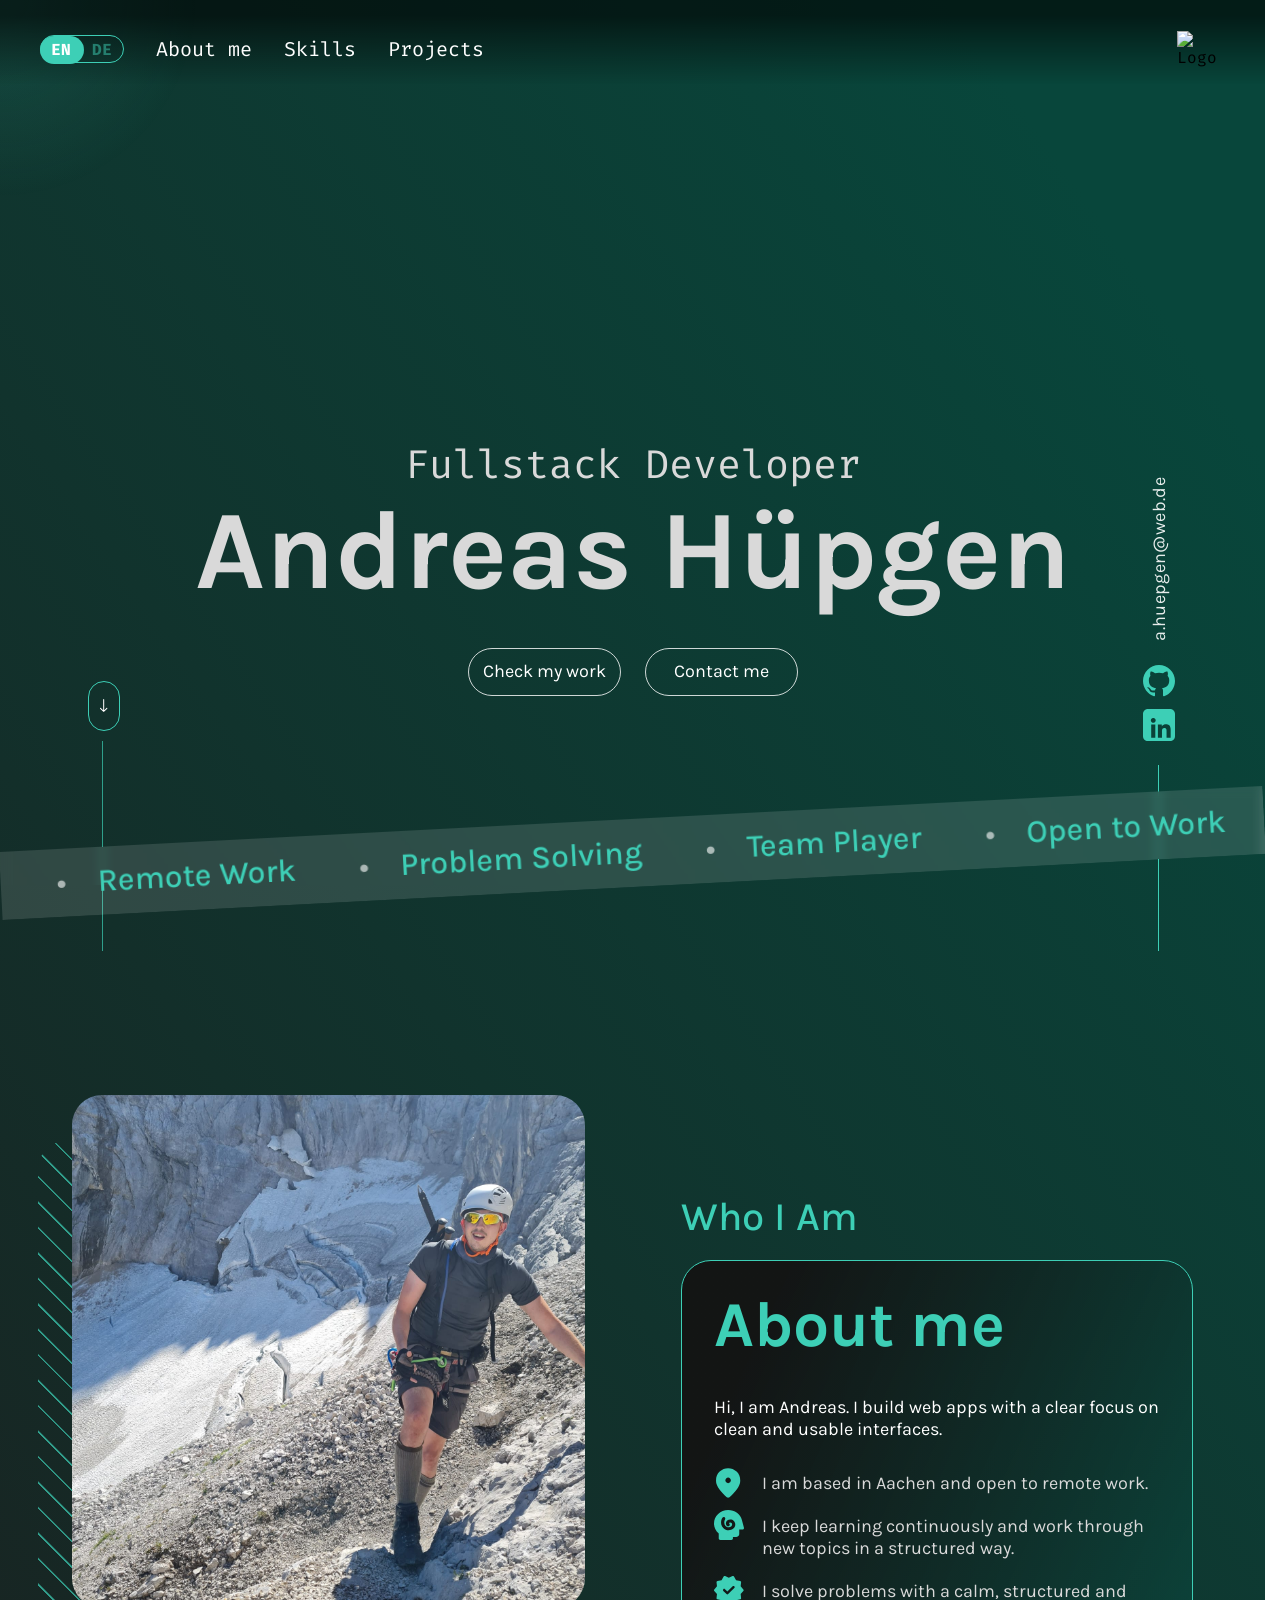
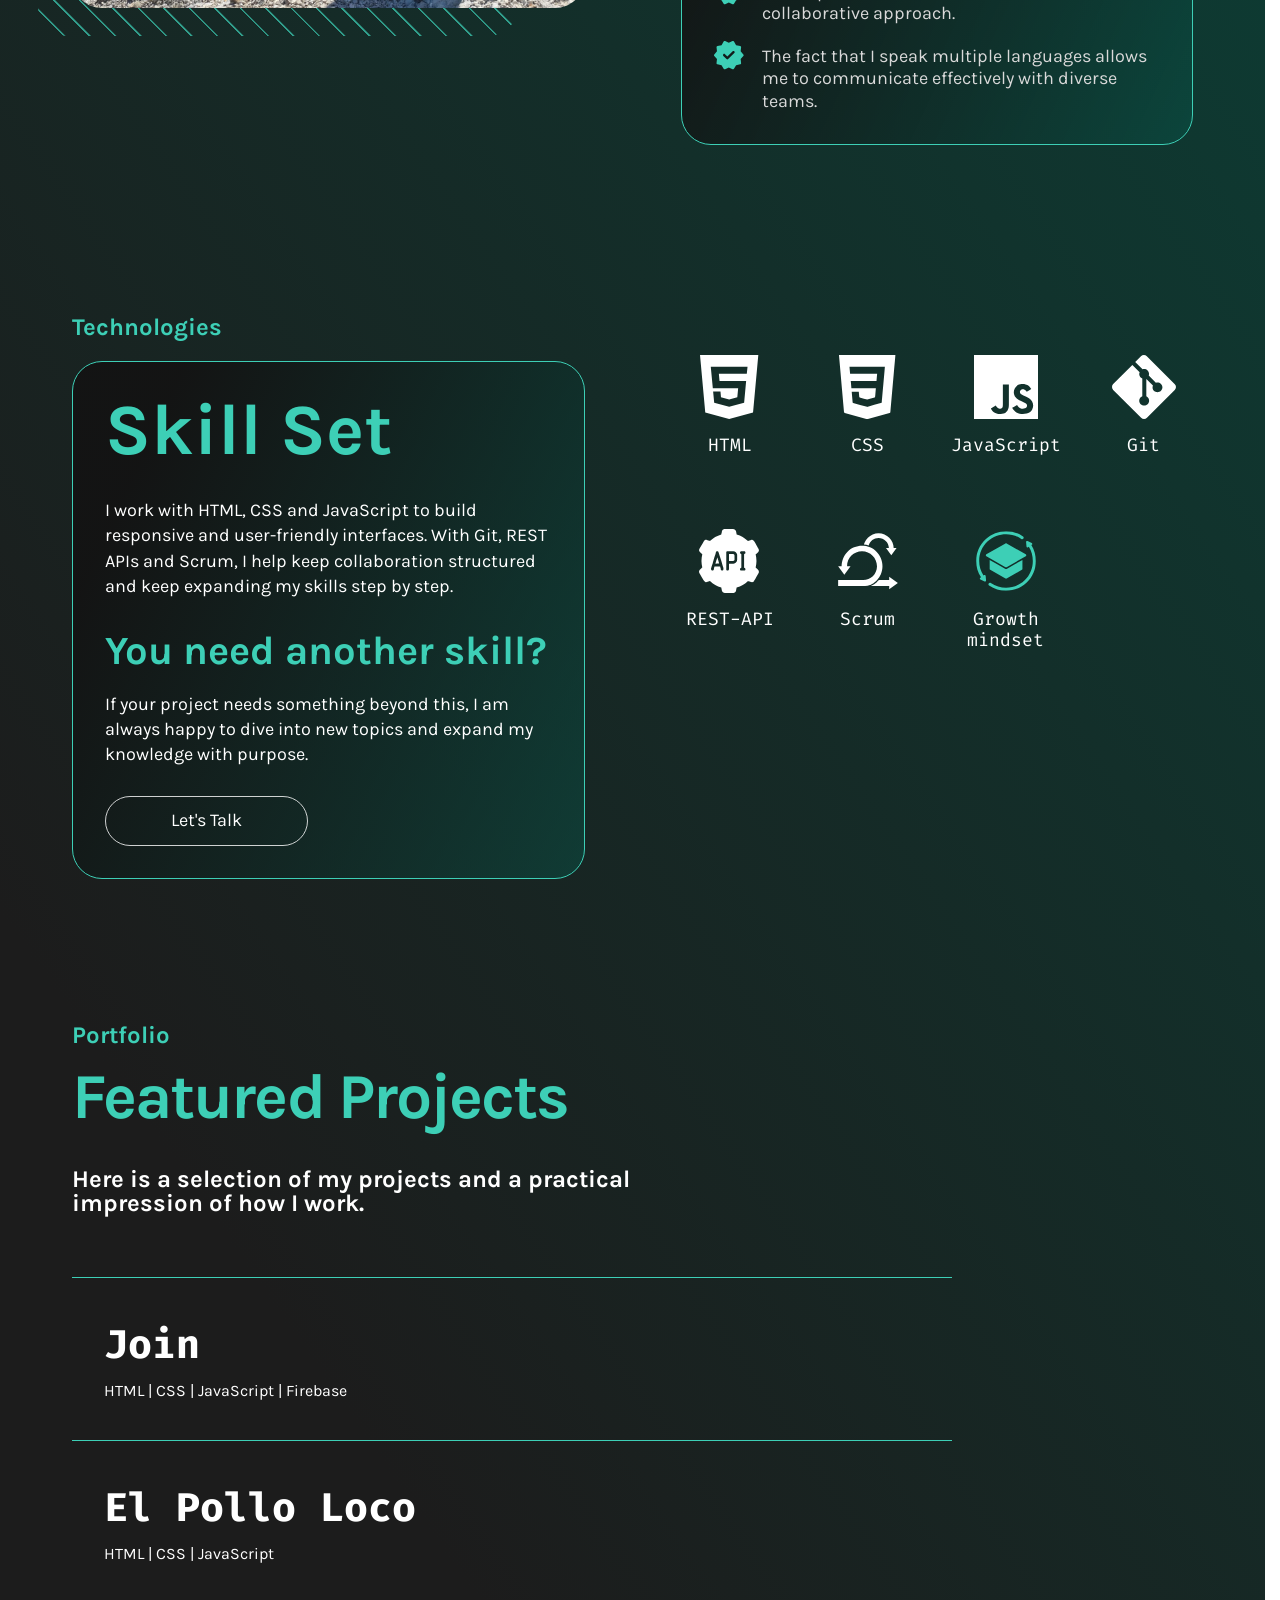
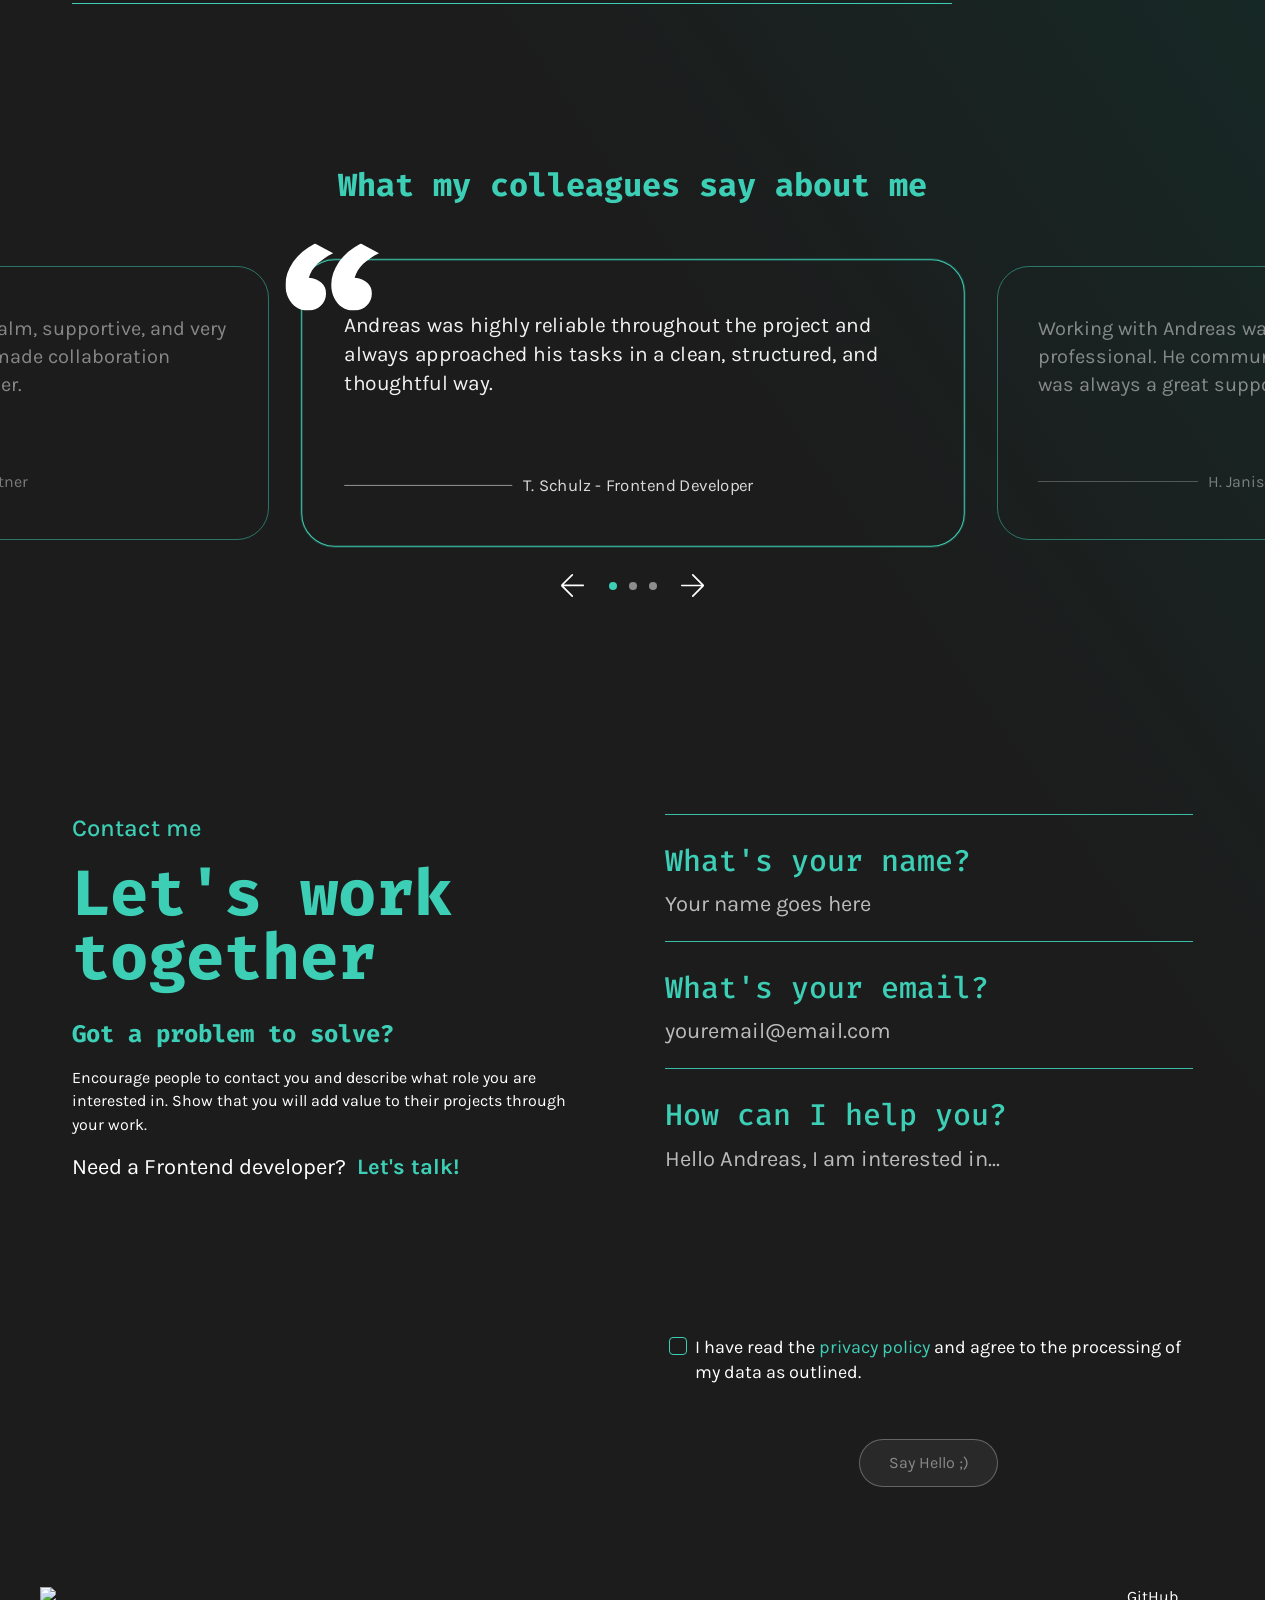
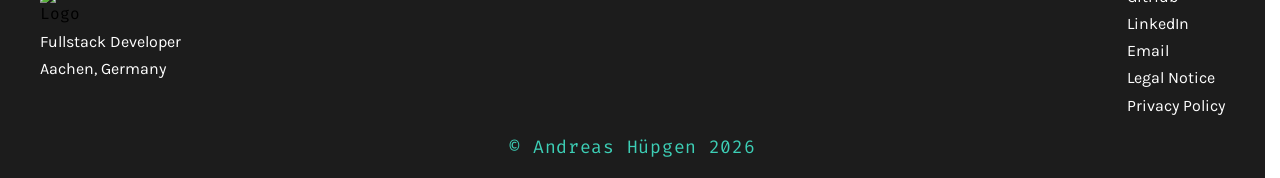
==== commit e560c68b: "improved responsive added tooltip to growth icon" ====
--- a/index.html
+++ b/index.html
@@ -26,8 +26,8 @@
             <div class="nav-links" id="nav-links">
                 <div class="lang-switch" role="group" aria-label="Language switch">
                     <span class="lang-switch__thumb" aria-hidden="true"></span>
-                    <button type="button" class="lang-switch__option" data-lang="en" aria-pressed="false">EN</button>
-                    <button type="button" class="lang-switch__option" data-lang="de" aria-pressed="true">DE</button>
+                    <button type="button" class="lang-switch__option" data-lang="en" aria-pressed="true">EN</button>
+                    <button type="button" class="lang-switch__option" data-lang="de" aria-pressed="false">DE</button>
                 </div>
                 <a id="nav-about" href="./index.html#about">Über mich</a>
                 <a id="nav-skills" href="./index.html#skills">Skills</a>
@@ -163,7 +163,7 @@
                     <p class="skills-note" id="skills-note">Wenn dein Projekt noch etwas mehr braucht, arbeite ich mich gerne in neue Themen ein und erweitere mein Wissen gezielt weiter.</p>
                     <a id="skills-btn" href="#contact">
                       <div class="btn-slide">
-                        <span class="btn-label">Lass uns sprechen</span>
+                                                <span class="btn-label btn-label--primary">Lass uns sprechen</span>
                                                 <span class="btn-label btn-label--clone" aria-hidden="true">Lass uns sprechen</span>
                       </div>
                     </a>
@@ -194,9 +194,14 @@
                     <img src="./assets/icon/scrum.svg" alt="Scrum">
                     <span>Scrum</span>
                 </div>
-                <div class="skill-item">
-                    <img src="./assets/icon/growth.png" alt="Growth mindset">
+                <div class="skill-item skill-item-tooltip" tabindex="0" aria-describedby="skill-tooltip-text">
+                    <img src="./assets/icon/growth.svg" alt="Growth mindset">
                     <span id="skills-growth">Growth Mindset</span>
+                    <div class="skill-tooltip" role="tooltip">
+                        <p class="skill-tooltip-text" id="skill-tooltip-text">I have a special interest in learning</p>
+                        <div class="skill-tooltip-logos" id="skill-tooltip-logos"></div>
+                        <span class="skill-tooltip-arrow" aria-hidden="true"></span>
+                    </div>
                 </div>
             </div>
         </div>
@@ -316,6 +321,7 @@
     <script src="./js/features/projects.js"></script>
     <script src="./js/features/references.js"></script>
     <script src="./js/features/contact.js"></script>
+    <script src="./js/features/skills-tooltip.js"></script>
     <script src="./js/main.js"></script>
 </body>
 </html>
--- a/styles/base.css
+++ b/styles/base.css
@@ -5,6 +5,8 @@
   scroll-behavior: smooth;
   width: 100%;
   overflow-x: hidden; /* Prevents unwanted horizontal scrolling bugs */
+    overflow-y: auto;
+  scrollbar-gutter: stable;
 }
 
 body {
@@ -106,8 +108,30 @@
   pointer-events: none;
   transform: translate(-50%, -50%);
   will-change: transform;
-  z-index: 9999;
-}
+}
+
+@media (max-width: 360px) {
+  .cursor-glow {
+    width: 300px;
+    height: 300px;
+    z-index: 9999;
+  };
+
+  
+}
+
+.hero-header {
+  position: absolute;
+  top: 0px;
+  left: 0px;
+  right: 0px;
+  width: auto;
+  padding: 0;
+  justify-content: space-between;
+ background: linear-gradient(0deg, rgba(0, 0, 0, 0) 13.56%, rgba(0, 0, 0, 0.6) 84.01%);
+z-index: 9999;
+}
+
 
 .nav-bar {
   width: 100%;
@@ -120,6 +144,8 @@
   box-sizing: border-box;
   margin-bottom: 51px;
   z-index: 100;
+ 
+
 }
 
 .nav-links {
--- a/styles/header.css
+++ b/styles/header.css
@@ -1,5 +1,5 @@
 .hero-header {
-  position: absolute;
+  position: sticky;
   top: 0px;
   left: 0px;
   right: 0px;
@@ -100,12 +100,13 @@
 @media (max-width: 900px) {
   .nav-bar {
     z-index: 1000;
-    position: fixed;
-    top: 20px;
-    left: 20px;
-    right: 20px;
-    width: auto;
-    padding: 0;
+    position: relative;
+    top: 0;
+    left: 0;
+    right: 0;
+    width: 100%;
+    padding: 16px 20px;
+    box-sizing: border-box;
     justify-content: space-between;
     gap: 10px;
   }
@@ -113,9 +114,9 @@
   .burger-button {
     z-index: 1002;
     display: block;
-    position: fixed;
-    top: 20px;
-    right: 20px;
+    position: relative;
+    top: auto;
+    right: auto;
     order: 2;
     margin-left: 0;
   }
@@ -176,7 +177,7 @@
     order: 1;
     width: 48px;
     height: auto;
-    margin-left: 32px;
+    margin-left: 0;
   }
 
   .legal-header {
@@ -186,17 +187,17 @@
 
 @media (max-width: 700px) {
   .nav-bar {
-    top: 32px;
-    left: 16px;
-    right: 16px;
-    width: auto;
-    padding: 0;
+    top: 0;
+    left: 0;
+    right: 0;
+    width: 100%;
+    padding: 14px 16px;
     justify-content: space-between;
   }
 
   .burger-button {
-    top: 32px;
-    right: 16px;
+    top: auto;
+    right: auto;
     width: 48px;
     height: 48px;
   }
@@ -218,7 +219,7 @@
   .logo {
     width: 35px;
     height: auto;
-    margin-left: 32px;
+    margin-left: 0;
   }
 
   .legal-header {
@@ -228,20 +229,22 @@
 
 @media (max-width: 420px) {
   .nav-bar {
-    top: 20px;
-    left: 16px;
-    right: 16px;
+    top: 0;
+    left: 0;
+    right: 0;
+    width: 100%;
+    padding: 12px 16px;
     align-items: center;
   }
 
   .logo {
     width: 36px;
-    margin-left: 32px;
+    margin-left: 0;
   }
 
   .burger-button {
-    top: 20px;
-    right: 16px;
+    top: auto;
+    right: auto;
     width: 40px;
     height: 40px;
     padding: 8px;
--- a/styles/hero.css
+++ b/styles/hero.css
@@ -1,16 +1,18 @@
 .hero-section {
   position: relative;
   width: 100%;
-  min-height: 100vh;
-  min-height: 100svh;
+  height: calc(100vh - 98px);
+  height: calc(100svh - 98px);
+  min-height: calc(100vh - 98px);
+  min-height: calc(100svh - 98px);
   overflow: hidden;
 }
 
 .hero-content {
-  height: 100vh;
-  height: 100svh;
-  min-height: 100vh;
-  min-height: 100svh;
+  height: calc(100vh - 98px);
+  height: calc(100svh - 98px);
+  min-height: calc(100vh - 98px);
+  min-height: calc(100svh - 98px);
   position: relative;
   isolation: isolate;
   overflow: visible;
@@ -65,31 +67,51 @@
 .button-div button {
   display: inline-flex;
   align-items: center;
-  justify-content: flex-start;
+  justify-content: center;
   position: relative;
   overflow: hidden;
   white-space: nowrap;
-  border-color: rgba(255, 255, 255, 0.8);
+  width: 153px;
+  height: 48px;
+  gap: 10px;
+  padding: 0 24px;
+  border-radius: 100px;
+  border: 1px solid rgba(255, 255, 255, 0.8);
+  opacity: 1;
+  font-family: "Karla", sans-serif;
+  font-weight: 400;
+  font-size: 18px;
+  line-height: 1.2;
+  letter-spacing: 0;
   transition:
-    color 0.3s ease,
-    border-color 0.3s ease;
+    color 0.2s ease-out,
+    border-color 0.2s ease-out;
 }
 
 .button-div .btn-slide {
   position: relative;
-  display: inline-block;
-  overflow: hidden;
+  display: block;
+  width: max-content;
+  overflow: visible;
+  white-space: nowrap;
+  animation: none;
+  will-change: transform;
+  transform: translateZ(0);
 }
 
 .button-div .btn-label {
   display: inline-block;
   white-space: nowrap;
-  transition: transform 0.55s ease;
+}
+
+.button-div .btn-label--primary {
+  padding-right: 0;
 }
 
 .button-div .btn-label--clone {
+  display: none;
   position: absolute;
-  left: calc(100% + 24px);
+  left: 100%;
   top: 0;
 }
 
@@ -97,20 +119,6 @@
 .button-div button:focus-visible {
   color: #3dcfb6;
   border-color: #3dcfb6;
-}
-
-.button-div button:hover .btn-label,
-.button-div button:focus-visible .btn-label {
-  animation: marquee-hover 2s linear infinite;
-}
-
-@keyframes marquee-hover {
-  0% {
-    transform: translateX(0);
-  }
-  100% {
-    transform: translateX(calc(-100% - 24px));
-  }
 }
 
 .hero-floating-group {
@@ -168,9 +176,10 @@
 .carousel {
   position: absolute;
   bottom: 64px;
-  left: 50%;
-  width: 100vw;
-  max-width: 100vw;
+  left: 0;
+  right: 0;
+  width: 100%;
+  max-width: 100%;
   margin: 0;
   background: #ffffff1f;
   backdrop-filter: blur(5.300000190734863px);
@@ -178,7 +187,7 @@
   display: flex;
   overflow: hidden;
   box-sizing: border-box;
-  transform: translateX(-50%) rotate(-3deg);
+  transform: rotate(-3deg);
 }
 
 .group {
@@ -364,13 +373,14 @@
 
 @media (max-width: 900px) {
   .hero-section-inner {
-    height: 100vh;
-    height: 100svh;
-    min-height: 100vh;
-    min-height: 100svh;
+    height: calc(100vh - 98px);
+    height: calc(100svh - 98px);
+    min-height: calc(100vh - 98px);
+    min-height: calc(100svh - 98px);
     padding: 116px 20px 104px;
     box-sizing: border-box;
     justify-content: center;
+    overflow-x: hidden;
     isolation: auto;
   }
 
@@ -419,11 +429,12 @@
   .carousel {
     position: absolute;
     bottom: 44px;
-    left: 50%;
-    right: auto;
-    width: 100vw;
+    left: 0;
+    right: 0;
+    width: 100%;
+    max-width: 100%;
     margin-top: 0;
-    transform: translateX(-50%) rotate(-2deg);
+    transform: rotate(-2deg);
   }
 
   .card {
@@ -434,10 +445,10 @@
 
 @media (max-width: 700px) {
   .hero-section-inner {
-    height: 100vh;
-    height: 100svh;
-    min-height: 100vh;
-    min-height: 100svh;
+    height: calc(100vh - 98px);
+    height: calc(100svh - 98px);
+    min-height: calc(100vh - 98px);
+    min-height: calc(100svh - 98px);
     padding: 32px 16px 0;
     justify-content: center;
     align-items: center;
@@ -446,7 +457,7 @@
   }
 
   .scroll-indicator {
-    display: flex !important;
+    display: flex ;
     left: 16px;
     bottom: 210px;
     width: 30px;
@@ -459,14 +470,14 @@
   }
 
   .divider-left {
-    display: block !important;
+    display: block ;
     left: 30px;
     bottom: 0;
     height: 188px;
   }
 
   .divider-right {
-    display: block !important;
+    display: block ;
     height: 132px;
     background-color: #ffffff;
   }
@@ -482,7 +493,7 @@
   }
 
   .side-email {
-    display: none !important;
+    display: none ;
   }
 
   .side-social {
@@ -521,27 +532,41 @@
     width: auto;
     flex-direction: row;
     align-items: center;
-    gap: 24px;
+    gap: 16px;
     justify-content: center;
     margin-top: 20px;
   }
 
   .button-div button {
-    width: auto;
-    height: 48px;
-    padding: 0 24px;
+    justify-content: flex-start;
+    width: 136px;
+    height: 42px;
+    padding: 0 18px;
     font-size: 18px;
+  }
+
+  .button-div .btn-slide {
+    width: max-content;
+    animation: marquee 3s linear infinite;
+  }
+
+  .button-div .btn-label--primary {
+    padding-right: 128px;
+  }
+
+  .button-div .btn-label--clone {
+    display: inline-block;
   }
 
   .carousel {
     position: absolute;
-    left: 50%;
-    right: auto;
+    left: 0;
+    right: 0;
     bottom: 42px;
-    width: 100vw;
-    max-width: 100vw;
+    width: 100%;
+    max-width: 100%;
     height: 53px;
-    transform: translateX(-50%) rotate(-3deg);
+    transform: rotate(-3deg);
     margin-top: 0;
     padding: 12px 18px;
     background: rgba(255, 255, 255, 0.12);
@@ -561,10 +586,10 @@
 
 @media (max-width: 420px) {
   .hero-section-inner {
-    height: 100vh;
-    height: 100svh;
-    min-height: 100vh;
-    min-height: 100svh;
+    height: calc(100vh - 98px);
+    height: calc(100svh - 98px);
+    min-height: calc(100vh - 98px);
+    min-height: calc(100svh - 98px);
     padding: 20px 16px 0;
     justify-content: center;
     overflow: hidden;
@@ -591,19 +616,27 @@
 
   .button-div {
     margin-top: 22px;
-    gap: 16px;
+    gap: 12px;
     flex-direction: row;
-    flex-wrap: nowrap;
+    flex-wrap: wrap;
+    justify-content: center;
   }
 
   .button-div button {
-    height: 46px;
-    padding: 0 18px;
+    flex: 0 0 auto;
+    min-width: 0;
+    width: 124px;
+    height: 38px;
+    padding: 0 14px;
     font-size: 18px;
   }
 
+  .button-div .btn-slide {
+    width: max-content;
+  }
+
   .scroll-indicator {
-    display: flex !important;
+    display: flex ;
     left: 16px;
     bottom: 198px;
     width: 30px;
@@ -611,7 +644,7 @@
   }
 
   .divider-left {
-    display: block !important;
+    display: block ;
     left: 30px;
     height: 176px;
   }
@@ -629,17 +662,18 @@
   }
 
   .divider-right {
-    display: block !important;
+    display: block ;
     height: 116px;
   }
 
   .carousel {
-    width: 100vw;
-    max-width: 100vw;
+    width: 100%;
+    max-width: 100%;
     height: 53px;
-    left: 50%;
+    left: 0;
+    right: 0;
     bottom: 34px;
-    transform: translateX(-50%) rotate(-3deg);
+    transform: rotate(-3deg);
     padding: 10px 16px;
   }
 
@@ -654,3 +688,26 @@
   }
 }
 
+@media (max-width: 360px) {
+  .carousel {
+    width: 100%;
+    max-width: 100%;
+    height: 50px;
+    left: 0;
+    right: 0;
+    bottom: 32px;
+    padding: 8px 12px;
+    transform: rotate(-3deg);
+  }
+
+  .card {
+    font-size: 14px;
+    padding: 0 10px;
+  }
+
+  .card::before {
+    margin-right: 10px;
+    font-size: 12px;
+  }
+}
+
--- a/styles/about.css
+++ b/styles/about.css
@@ -187,7 +187,7 @@
   }
 
   .about-wrapper {
-    grid-template-columns: minmax(320px, 620px);
+    grid-template-columns: minmax(0, 620px);
     gap: 40px;
     justify-content: center;
     justify-items: center;
--- a/styles/skills.css
+++ b/styles/skills.css
@@ -83,29 +83,39 @@
 }
 
 #skills-btn {
+  width: 153px;
+  height: 48px;
   border-radius: 100px;
-  border: 1px solid white;
-  padding: 10px 24px;
+  border: 1px solid rgba(255, 255, 255, 0.8);
+  padding: 0 24px;
   color: white;
   background: transparent;
   cursor: pointer;
+  font-family: "Karla", sans-serif;
   font-size: 18px;
   line-height: 1.2;
   letter-spacing: 0;
   text-decoration: none;
   display: inline-flex;
   align-items: center;
-  justify-content: flex-start;
+  justify-content: center;
+  gap: 10px;
   position: relative;
   overflow: hidden;
   white-space: nowrap;
-  transition: color 0.3s ease, border-color 0.3s ease;
+  opacity: 1;
+  transition: color 0.2s ease-out, border-color 0.2s ease-out;
 }
 
 #skills-btn .btn-slide {
   position: relative;
-  display: inline-block;
-  overflow: hidden;
+  display: block;
+  width: max-content;
+  overflow: visible;
+  white-space: nowrap;
+  animation: none;
+  will-change: transform;
+  transform: translateZ(0);
 }
 
 #skills-btn .btn-label {
@@ -113,9 +123,14 @@
   white-space: nowrap;
 }
 
+#skills-btn .btn-label--primary {
+  padding-right: 0;
+}
+
 #skills-btn .btn-label--clone {
+  display: none;
   position: absolute;
-  left: calc(100% + 24px);
+  left: 100%;
   top: 0;
 }
 
@@ -123,11 +138,6 @@
 #skills-btn:focus-visible {
   color: #3dcfb6;
   border-color: #3dcfb6;
-}
-
-#skills-btn:hover .btn-label,
-#skills-btn:focus-visible .btn-label {
-  animation: marquee-hover 2s linear infinite;
 }
 
 .skills-grid {
@@ -157,8 +167,9 @@
 .skill-item span {
   color: #ffffff;
   font-family: "Fira Code", monospace;
-  font-size: 24px;
-  line-height: 1.1;
+  font-size: 18px;
+  line-height: 1.2;
+  font-weight: 400;
   transition: color 0.25s ease;
 }
 
@@ -173,6 +184,81 @@
 
 #skills-rest-api {
   white-space: nowrap;
+}
+.skill-item-tooltip {
+  position: relative;
+}
+
+.skill-tooltip {
+  position: absolute;
+  bottom: calc(100% + 12px);
+  left: 50%;
+  --tooltip-shift-x: 0px;
+  transform: translateX(-50%) translateX(var(--tooltip-shift-x)) translateY(6px);
+  transform-origin: bottom center;
+  width: 210px;
+  background: #ffffff;
+  border-radius: 16px;
+  padding: 14px 16px;
+  box-shadow: 0 10px 28px rgba(0, 0, 0, 0.28);
+  opacity: 0;
+  pointer-events: none;
+  transition: opacity 0.2s ease, transform 0.2s ease;
+  z-index: 10;
+}
+
+.skill-tooltip-text {
+  margin: 0 0 14px;
+  color: #131313;
+  font-family: "Karla", sans-serif;
+  font-size: 14px;
+  font-weight: 700;
+  line-height: 1.3;
+  text-align: center;
+}
+
+.skill-tooltip-logos {
+  display: flex;
+  justify-content: center;
+  gap: 28px;
+}
+
+.skill-tooltip-logo {
+  display: flex;
+  flex-direction: column;
+  align-items: center;
+  gap: 6px;
+}
+
+.skill-tooltip-logo img {
+  width: 28px;
+  height: 28px;
+}
+
+.skill-tooltip-logo span {
+  color: #3dcfb6;
+  font-family: "Fira Code", monospace;
+  font-size: 13px;
+}
+
+.skill-tooltip-arrow {
+  position: absolute;
+  top: 100%;
+  left: 50%;
+  transform: translateX(-50%);
+  width: 0;
+  height: 0;
+  border-left: 8px solid transparent;
+  border-right: 8px solid transparent;
+  border-top: 8px solid #ffffff;
+}
+
+.skill-item-tooltip:hover .skill-tooltip,
+.skill-item-tooltip:focus-within .skill-tooltip,
+.skill-item-tooltip.is-open .skill-tooltip {
+  opacity: 1;
+  transform: translateX(-50%) translateX(var(--tooltip-shift-x)) translateY(0);
+  pointer-events: auto;
 }
 
 /* RESPONSIVE BREAKPOINTS */
@@ -184,6 +270,23 @@
   }
 }
 
+@media (max-width: 900px) {
+  .skill-tooltip {
+    width: min(230px, calc(100vw - 24px));
+    padding: 14px 16px;
+    bottom: calc(100% + 12px);
+  }
+
+  .skill-tooltip-text {
+    margin-bottom: 10px;
+    font-size: 13px;
+  }
+
+  .skill-tooltip-logos {
+    gap: 18px;
+  }
+}
+
 @media (max-width: 768px) {
   .skills-inner {
     padding: 40px 24px;
@@ -259,6 +362,35 @@
     grid-template-columns: repeat(2, minmax(96px, 1fr));
     gap: 32px 24px;
   }
+
+  #skills-btn {
+    justify-content: flex-start;
+    width: 136px;
+    height: 42px;
+    padding: 0 18px;
+    font-size: 18px;
+  }
+
+  #skills-btn .btn-slide {
+    width: max-content;
+    animation: marquee 3s linear infinite;
+  }
+
+  #skills-btn .btn-label--primary {
+    padding-right: 128px;
+  }
+
+  #skills-btn .btn-label--clone {
+    display: inline-block;
+  }
+
+  .skill-tooltip {
+    width: min(204px, calc(100vw - 24px));
+    left: 50%;
+    bottom: calc(100% + 10px);
+    transform: translateX(-50%) translateX(var(--tooltip-shift-x)) translateY(8px);
+    z-index: 20;
+  }
 }
 
 @media (max-width: 420px) {
@@ -298,6 +430,15 @@
     line-height: 1.1;
   }
 
+  #skills-btn {
+    flex: 0 0 auto;
+    min-width: 0;
+    width: 124px;
+    height: 38px;
+    padding: 0 14px;
+    font-size: 18px;
+  }
+
   .skills-note {
     margin-bottom: 20px;
   }
@@ -321,13 +462,33 @@
     font-size: 12px;
     line-height: 1.2;
   }
-}
-
-@keyframes marquee-hover {
-  0% {
-    transform: translateX(0);
-  }
-  100% {
-    transform: translateX(calc(-100% - 24px));
-  }
-}
+
+  .skill-tooltip {
+    width: min(196px, calc(100vw - 20px));
+    left: 50%;
+    bottom: calc(100% + 8px);
+    transform: translateX(-50%) translateX(var(--tooltip-shift-x)) translateY(8px);
+    padding: 12px 12px;
+    border-radius: 14px;
+  }
+
+  .skill-tooltip-text {
+    margin-bottom: 8px;
+    font-size: 12px;
+    line-height: 1.25;
+  }
+
+  .skill-tooltip-logos {
+    gap: 14px;
+  }
+
+  .skill-tooltip-logo img {
+    width: 24px;
+    height: 24px;
+  }
+
+  .skill-tooltip-logo span {
+    font-size: 12px;
+  }
+}
+
--- a/styles/projects.css
+++ b/styles/projects.css
@@ -155,7 +155,7 @@
 }
 
 .project-name::after {
-  content: "↗";
+  content: url("../assets/icon/arrow_outward.svg");
   color: #ffffff;
   font-size: 0.72em;
   font-weight: 700;
@@ -183,6 +183,7 @@
   text-align: right;
 }
 
+html.project-modal-open,
 body.project-modal-open {
   overflow: hidden;
   overscroll-behavior: none;
@@ -197,7 +198,9 @@
   justify-content: center;
   padding: 40px;
   box-sizing: border-box;
-  z-index: 3000;
+  height: 100vh;
+  height: 100svh;
+  z-index: 12000;
 }
 
 .project-modal.is-open {
@@ -208,13 +211,19 @@
   position: absolute;
   inset: 0;
   background: #000000;
+  z-index: 0;
 }
 
 .project-modal-panel {
   position: relative;
+  z-index: 1;
+  display: flex;
+  flex-direction: column;
   width: 100%;
   max-width: 1248px;
   min-height: 600px;
+  max-height: 90vh;
+  max-height: 90svh;
   border: 1px solid #3dcfb6;
   border-radius: 32px;
   padding: 54px 46px 40px;
@@ -227,6 +236,7 @@
   position: absolute;
   top: 24px;
   right: 28px;
+  z-index: 2;
   border: 0;
   padding: 0;
   background: transparent;
@@ -319,6 +329,7 @@
   display: inline-flex;
   align-items: center;
   justify-content: center;
+  gap: 6px;
   min-width: 106px;
   height: 44px;
   padding: 0 20px;
@@ -333,6 +344,15 @@
 .project-modal-button:hover {
   color: #3dcfb6;
   border-color: #3dcfb6;
+}
+
+.project-modal-button-arrow {
+  width: 14px;
+  height: 14px;
+  display: inline-block;
+  background-color: rgba(61, 207, 182, 1);
+  -webkit-mask: url("../assets/icon/arrow_outward.svg") center / contain no-repeat;
+  mask: url("../assets/icon/arrow_outward.svg") center / contain no-repeat;
 }
 
 .project-modal-preview {
@@ -361,6 +381,12 @@
   cursor: pointer;
 }
 
+@media (max-width: 1378px) {
+  .project-row-preview {
+    display: none;
+  }
+}
+
 @media (max-width: 1200px) {
   .project-section-inner {
     padding: 80px 40px;
@@ -486,9 +512,12 @@
   }
 
   .project-modal-panel {
-    max-width: 100%;
-    min-height: auto;
-    max-height: calc(100vh - 40px);
+    display: flex;
+    flex-direction: column;
+    height: 90vh;
+    height: 90svh;
+    max-height: 90vh;
+    max-height: 90svh;
     padding: 22px 18px 84px;
     border-radius: 24px;
     overflow-y: auto;
@@ -501,9 +530,11 @@
   }
 
   .project-modal-content {
+    display: grid;
     grid-template-columns: 1fr;
     gap: 18px;
     align-items: flex-start;
+    flex: 1;
   }
 
   .project-modal-copy,
@@ -566,6 +597,65 @@
   }
 }
 
+@media (min-width: 701px) and (max-width: 900px) {
+  .project-modal {
+    padding: 12px;
+  }
+
+  .project-modal-panel {
+    width: min(760px, calc(100vw - 24px));
+    max-height: calc(100svh - 24px);
+    max-height: calc(100dvh - 24px);
+    padding: 18px 16px 16px;
+    border-radius: 20px;
+    overflow-y: auto;
+    overflow-x: hidden;
+  }
+
+  .project-modal-content {
+    gap: 12px;
+  }
+
+  .project-modal-preview {
+    width: min(520px, 100%);
+    justify-self: center;
+    margin: 0 auto;
+  }
+
+  .project-modal-preview img {
+    width: 100%;
+    max-width: 520px;
+    height: clamp(170px, 30vh, 230px);
+    object-fit: cover;
+  }
+
+  .project-modal-number {
+    font-size: 46px;
+  }
+
+  .project-modal-name {
+    font-size: 34px;
+    margin-bottom: 8px;
+  }
+
+  .project-modal-description {
+    max-height: 7.5em;
+    overflow-y: auto;
+  }
+
+  .project-modal-technologies {
+    max-height: 64px;
+    overflow-y: auto;
+    margin-bottom: 16px;
+  }
+
+  .project-modal-next {
+    position: static;
+    margin-top: 8px;
+    margin-left: auto;
+  }
+}
+
 @media (max-width: 700px) {
   .project-modal {
     padding: 8px;
@@ -573,8 +663,13 @@
 
   .project-modal-panel {
     width: min(366px, calc(100vw - 16px));
-    height: min(844px, calc(100svh - 16px));
-    padding: 46px 16px 18px;
+    display: flex;
+    flex-direction: column;
+    height: 90svh;
+    height: 90dvh;
+    max-height: 90svh;
+    max-height: 90dvh;
+    padding: 40px 14px 14px;
     border-radius: 20px;
     border-width: 1px;
     overflow-y: auto;
@@ -582,46 +677,47 @@
   }
 
   .project-modal-close {
-    top: 12px;
-    right: 14px;
-    font-size: 32px;
+    top: 10px;
+    right: 12px;
+    font-size: 30px;
   }
 
   .project-modal-number {
     margin-bottom: 0;
-    font-size: 52px;
+    font-size: 46px;
     line-height: 0.95;
   }
 
   .project-modal-name {
-    margin-bottom: 10px;
+    margin-bottom: 8px;
     font-family: "Fira Code", monospace;
     font-weight: 700;
     font-style: normal;
-    font-size: 56px;
-    line-height: 0.8;
+    font-size: 46px;
+    line-height: 0.86;
     letter-spacing: -0.03em;
     max-width: 100%;
     word-break: break-word;
+    height: 1.8em;
   }
 
   .project-modal-about {
+    margin-bottom: 8px;
+    font-size: 15px;
+    line-height: 1.2;
+  }
+
+  .project-modal-description {
     margin-bottom: 12px;
-    font-size: 16px;
-    line-height: 1.2;
-  }
-
-  .project-modal-description {
-    margin-bottom: 18px;
-    font-size: 16px;
+    font-size: 15px;
     line-height: 1.4;
     max-width: 100%;
-    height: 7em;
+    height: 6em;
     overflow-y: auto;
   }
 
   .project-tech-badge {
-    font-size: 16px;
+    font-size: 15px;
     max-width: 100%;
   }
 
@@ -632,54 +728,54 @@
 
   .project-modal-preview {
     order: -1;
-    margin-bottom: 14px;
+    margin-bottom: 10px;
     flex: 0 0 auto;
   }
 
   .project-modal-preview img {
     width: 100%;
-    height: 186px;
+    height: clamp(136px, 24vh, 170px);
     object-fit: cover;
     border-radius: 18px;
   }
 
   .project-modal-technologies {
-    gap: 8px 12px;
-    margin-bottom: 20px;
-    min-height: 48px;
-    max-height: 48px;
+    gap: 8px 10px;
+    margin-bottom: 14px;
+    min-height: 0;
+    height: 44px;
     overflow-y: auto;
   }
 
   .project-modal-content {
-    gap: 14px;
+    gap: 10px;
     width: 100%;
-    height: 100%;
+    height: auto;
     min-width: 0;
   }
 
   .project-modal-actions {
     width: 100%;
-    display: flex;
-    flex-direction: column;
-    gap: 14px;
+    display: grid;
+    grid-template-columns: repeat(2, minmax(0, 1fr));
+    gap: 10px;
     min-width: 0;
   }
 
   .project-modal-button {
     width: 100%;
     min-width: 0;
-    height: 46px;
-    padding: 0 20px;
-    font-size: 16px;
+    height: 42px;
+    padding: 0 12px;
+    font-size: 15px;
     box-sizing: border-box;
   }
 
   .project-modal-next {
     position: static;
-    margin-top: 14px;
+    margin-top: 8px;
     margin-left: auto;
-    font-size: 16px;
+    font-size: 15px;
   }
 
   .project-modal-copy,
@@ -760,8 +856,11 @@
 
   .project-modal-panel {
     width: min(366px, calc(100vw - 16px));
-    height: min(844px, calc(100svh - 16px));
-    padding: 44px 12px 16px;
+    height: 90svh;
+    height: 90dvh;
+    max-height: 90svh;
+    max-height: 90dvh;
+    padding: 38px 10px 12px;
     border-radius: 20px;
     border-width: 1px;
   }
@@ -772,17 +871,17 @@
   }
 
   .project-modal-description {
-    height: 7em;
+    height: 97px;
     overflow-y: auto;
   }
 
   .project-modal-preview img {
-    height: 176px;
+    height: 140px;
   }
 
   .project-modal-technologies {
-    min-height: 46px;
-    max-height: 46px;
+    min-height: 0;
+    height: 40px;
     gap: 8px 10px;
   }
 
@@ -790,21 +889,22 @@
     font-family: "Fira Code", monospace;
     font-weight: 700;
     font-style: normal;
-    font-size: 56px;
-    line-height: 0.8;
+    font-size: 34px;
+    line-height: 0.9;
     letter-spacing: -0.03em;
+    height: 1.85em;
   }
 
   .project-tech-badge {
-    font-size: 15px;
+    font-size: 14px;
   }
 
   .project-modal-button {
-    height: 44px;
-    font-size: 15px;
+    height: 40px;
+    font-size: 14px;
   }
 
   .project-modal-next {
-    font-size: 15px;
-  }
-}
+    font-size: 14px;
+  }
+}
